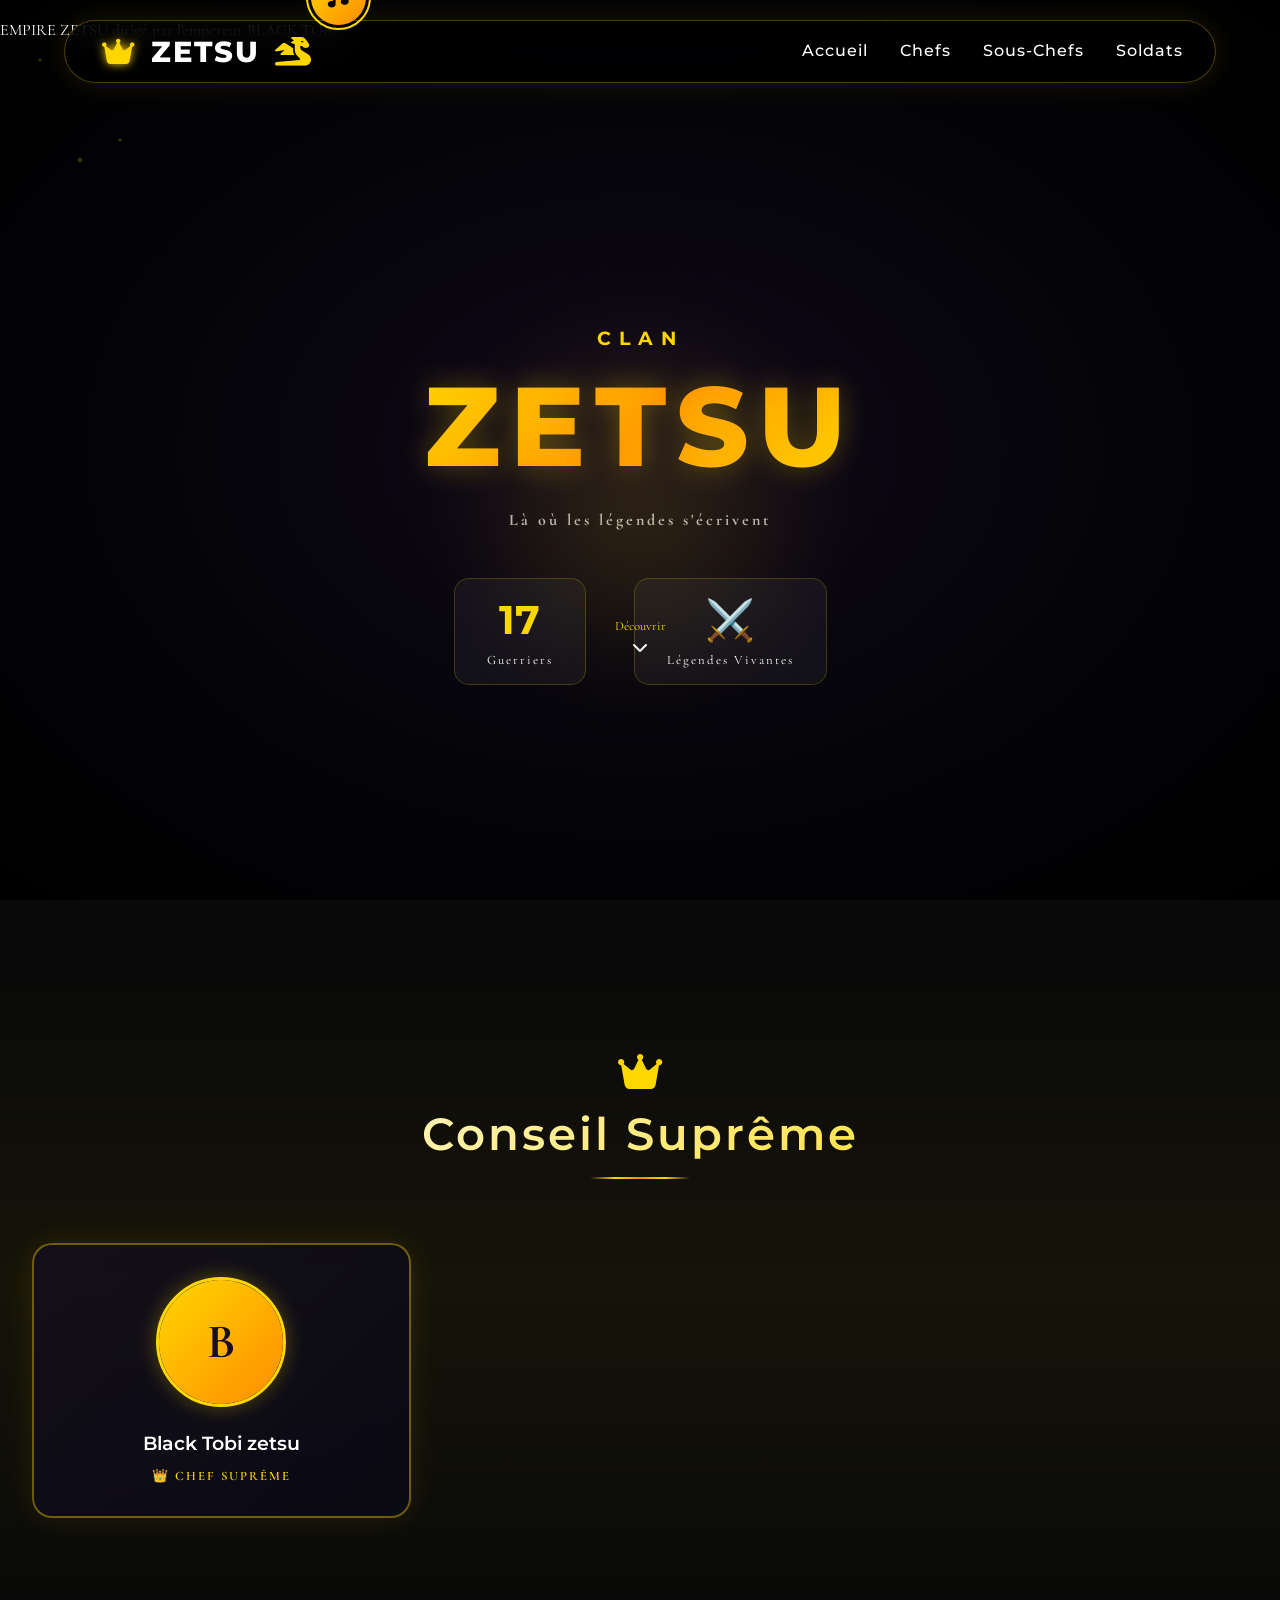
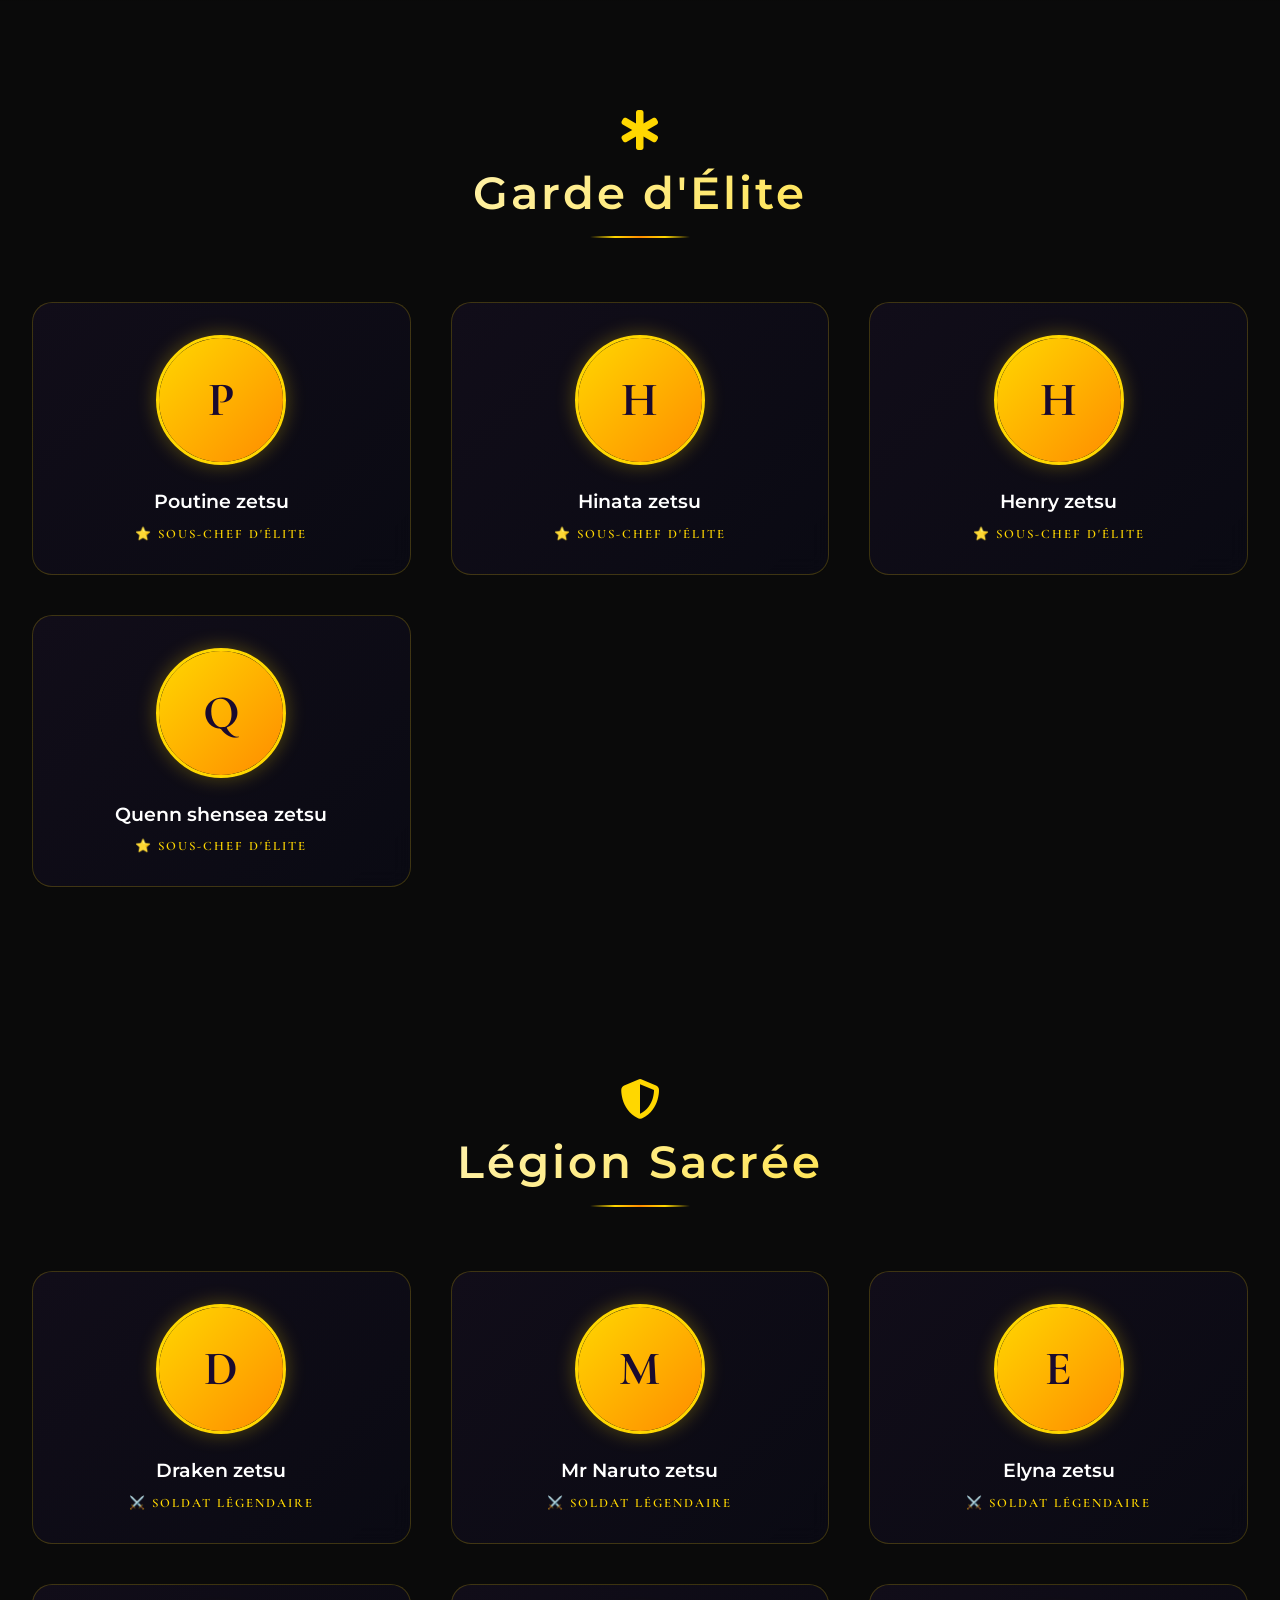
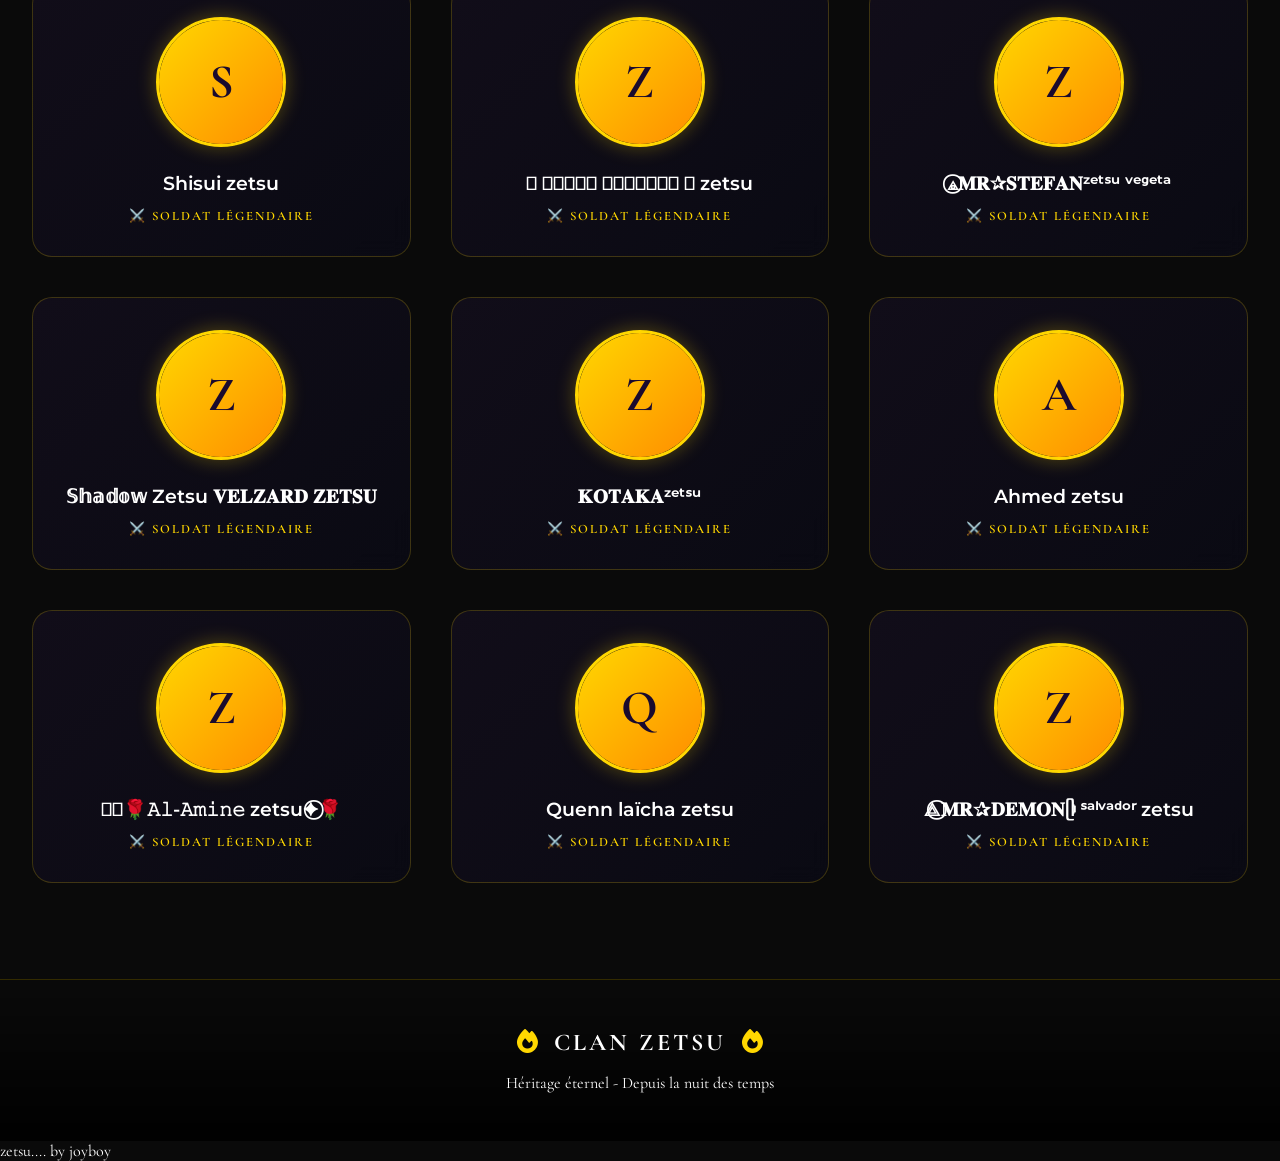
==== index.html @ 8c6cc957 "Update index.html" ====
EMPIRE ZETSU dirigé par l'empereur BLACK TOBI 
<!DOCTYPE html>
<html lang="fr">
<head>
    <meta charset="UTF-8">
    <meta name="viewport" content="width=device-width, initial-scale=1.0, user-scalable=yes">
    <title>Clan ZETSU - Légendes Éternelles</title>
    <link rel="stylesheet" href="style.css">
    <link href="https://fonts.googleapis.com/css2?family=Cinema&family=Cormorant+Garamond:wght@300;400;600;700&family=Montserrat:wght@300;400;600;800&display=swap" rel="stylesheet">
    <link rel="stylesheet" href="https://cdnjs.cloudflare.com/ajax/libs/font-awesome/6.4.0/css/all.min.css">
</head>
<body>
    <!-- Fond animé -->
    <div class="animated-bg">
        <div class="gradient-bg"></div>
        <div class="particles"></div>
    </div>

    <!-- Audio avec les deux formats -->
    <audio id="bgAudio" loop>
        <source src="song.mp3 2.m4a" type="audio/mpeg">
        <source src="song.mp3.m4a" type="audio/mp4">
    </audio>

    <!-- Contrôle audio -->
    <button id="audioBtn" class="audio-btn">
        <i class="fas fa-music"></i>
        <span class="pulse-ring"></span>
    </button>

    <!-- Navigation -->
    <nav class="luxury-nav">
        <div class="logo">
            <i class="fas fa-crown"></i>
            <span>ZETSU</span>
            <i class="fas fa-dragon"></i>
        </div>
        <ul class="nav-links">
            <li><a href="#accueil">Accueil</a></li>
            <li><a href="#chefs">Chefs</a></li>
            <li><a href="#souschefs">Sous-Chefs</a></li>
            <li><a href="#soldats">Soldats</a></li>
        </ul>
        <div class="hamburger">
            <span></span>
            <span></span>
            <span></span>
        </div>
    </nav>

    <!-- Hero Section -->
    <section id="accueil" class="hero">
        <div class="hero-content">
            <div class="hero-glow"></div>
            <h1 class="luxury-title">
                <span class="title-line">CLAN</span>
                <span class="title-main">ZETSU</span>
                <span class="title-sub">Là où les légendes s'écrivent</span>
            </h1>
            <div class="hero-stats">
                <div class="stat-card">
                    <div class="stat-number" id="totalMembers">0</div>
                    <div class="stat-label">Guerriers</div>
                </div>
                <div class="stat-card">
                    <div class="stat-number">⚔️</div>
                    <div class="stat-label">Légendes Vivantes</div>
                </div>
            </div>
            <div class="scroll-indicator">
                <span>Découvrir</span>
                <i class="fas fa-chevron-down"></i>
            </div>
        </div>
    </section>

    <!-- Chefs Section - Style spécial -->
    <section id="chefs" class="members-section elite-section">
        <div class="section-header">
            <i class="fas fa-crown"></i>
            <h2>Conseil Suprême</h2>
            <div class="section-divider"></div>
        </div>
        <div id="chefsContainer" class="members-grid elite-grid"></div>
    </section>

    <!-- Sous-Chefs Section -->
    <section id="souschefs" class="members-section">
        <div class="section-header">
            <i class="fas fa-star-of-life"></i>
            <h2>Garde d'Élite</h2>
            <div class="section-divider"></div>
        </div>
        <div id="sousChefsContainer" class="members-grid"></div>
    </section>

    <!-- Soldats Section -->
    <section id="soldats" class="members-section">
        <div class="section-header">
            <i class="fas fa-shield-alt"></i>
            <h2>Légion Sacrée</h2>
            <div class="section-divider"></div>
        </div>
        <div id="soldatsContainer" class="members-grid"></div>
    </section>

    <!-- Footer -->
    <footer class="luxury-footer">
        <div class="footer-content">
            <div class="footer-logo">
                <i class="fas fa-fire"></i>
                <span>CLAN ZETSU</span>
                <i class="fas fa-fire"></i>
            </div>
            <p>Héritage éternel - Depuis la nuit des temps</p>
        </div>
    </footer>

    <script src="script.js"></script>
</body>
</html>

zetsu.... by joyboy
---- style.css ----
* {
    margin: 0;
    padding: 0;
    box-sizing: border-box;
}

body {
    font-family: 'Cormorant Garamond', serif;
    background: #0a0a0a;
    color: #fff;
    overflow-x: hidden;
}

/* ========== FOND ANIMÉ LUXUEUX ========== */
.animated-bg {
    position: fixed;
    top: 0;
    left: 0;
    width: 100%;
    height: 100%;
    z-index: -2;
    overflow: hidden;
}

.gradient-bg {
    position: absolute;
    width: 100%;
    height: 100%;
    background: radial-gradient(ellipse at 50% 50%, 
                rgba(20, 10, 30, 0.9) 0%,
                rgba(5, 5, 10, 0.95) 50%,
                #000000 100%);
}

.particles {
    position: absolute;
    width: 100%;
    height: 100%;
    background-image: 
        radial-gradient(2px 2px at 20% 30%, #ffd700, rgba(0,0,0,0)),
        radial-gradient(2px 2px at 60% 70%, #ffd700, rgba(0,0,0,0)),
        radial-gradient(1px 1px at 80% 20%, #fff, rgba(0,0,0,0)),
        radial-gradient(3px 3px at 40% 80%, #ffd700, rgba(0,0,0,0));
    background-size: 200px 200px;
    background-repeat: no-repeat;
    opacity: 0.4;
    animation: particlesMove 20s linear infinite;
}

@keyframes particlesMove {
    0% { transform: translate(0, 0); }
    100% { transform: translate(100px, 100px); }
}

/* ========== NAVIGATION LUXUEUSE ========== */
.luxury-nav {
    position: fixed;
    top: 20px;
    left: 50%;
    transform: translateX(-50%);
    width: 90%;
    max-width: 1200px;
    background: rgba(0, 0, 0, 0.7);
    backdrop-filter: blur(15px);
    border-radius: 50px;
    padding: 0.8rem 2rem;
    display: flex;
    justify-content: space-between;
    align-items: center;
    z-index: 100;
    border: 1px solid rgba(255, 215, 0, 0.3);
    box-shadow: 0 0 30px rgba(255, 215, 0, 0.1);
}

.logo {
    font-size: 1.8rem;
    font-weight: 800;
    font-family: 'Montserrat', sans-serif;
    letter-spacing: 2px;
}

.logo i {
    color: #ffd700;
    margin: 0 5px;
}

.logo i:first-child {
    color: #ffd700;
    text-shadow: 0 0 10px #ffd700;
}

.nav-links {
    display: flex;
    list-style: none;
    gap: 2rem;
}

.nav-links a {
    color: #fff;
    text-decoration: none;
    font-weight: 500;
    font-family: 'Montserrat', sans-serif;
    transition: 0.3s;
    position: relative;
    letter-spacing: 1px;
}

.nav-links a:hover {
    color: #ffd700;
}

.nav-links a::before {
    content: '';
    position: absolute;
    bottom: -5px;
    left: 0;
    width: 0;
    height: 2px;
    background: linear-gradient(90deg, #ffd700, #ff8c00);
    transition: 0.3s;
}

.nav-links a:hover::before {
    width: 100%;
}

.hamburger {
    display: none;
    flex-direction: column;
    cursor: pointer;
}

.hamburger span {
    width: 25px;
    height: 2px;
    background: #ffd700;
    margin: 3px 0;
    transition: 0.3s;
}

/* ========== HERO SECTION ========== */
.hero {
    height: 100vh;
    display: flex;
    align-items: center;
    justify-content: center;
    text-align: center;
    position: relative;
    overflow: hidden;
}

.hero-content {
    position: relative;
    z-index: 2;
}

.hero-glow {
    position: absolute;
    top: 50%;
    left: 50%;
    transform: translate(-50%, -50%);
    width: 400px;
    height: 400px;
    background: radial-gradient(circle, rgba(255,215,0,0.15) 0%, rgba(255,215,0,0) 70%);
    border-radius: 50%;
    filter: blur(40px);
    animation: glowPulse 3s ease-in-out infinite;
}

@keyframes glowPulse {
    0%, 100% { opacity: 0.5; transform: translate(-50%, -50%) scale(1); }
    50% { opacity: 1; transform: translate(-50%, -50%) scale(1.2); }
}

.luxury-title {
    margin-bottom: 2rem;
}

.title-line {
    display: block;
    font-size: 1.2rem;
    letter-spacing: 8px;
    color: #ffd700;
    font-family: 'Montserrat', sans-serif;
    margin-bottom: 0.5rem;
}

.title-main {
    display: block;
    font-size: 7rem;
    font-weight: 800;
    font-family: 'Montserrat', sans-serif;
    background: linear-gradient(135deg, #ffd700 0%, #ff8c00 50%, #ffd700 100%);
    -webkit-background-clip: text;
    background-clip: text;
    color: transparent;
    text-shadow: 0 0 30px rgba(255,215,0,0.3);
    letter-spacing: 10px;
    animation: titleGlow 3s ease-in-out infinite;
}

@keyframes titleGlow {
    0%, 100% { text-shadow: 0 0 20px rgba(255,215,0,0.3); }
    50% { text-shadow: 0 0 50px rgba(255,215,0,0.6); }
}

.title-sub {
    display: block;
    font-size: 1rem;
    letter-spacing: 3px;
    color: rgba(255,255,255,0.7);
    margin-top: 1rem;
}

.hero-stats {
    display: flex;
    justify-content: center;
    gap: 3rem;
    margin-top: 3rem;
}

.stat-card {
    text-align: center;
    padding: 1rem 2rem;
    background: rgba(255,255,255,0.05);
    backdrop-filter: blur(10px);
    border-radius: 15px;
    border: 1px solid rgba(255,215,0,0.2);
}

.stat-number {
    font-size: 2.5rem;
    font-weight: bold;
    color: #ffd700;
    font-family: 'Montserrat', sans-serif;
}

.stat-label {
    font-size: 0.8rem;
    letter-spacing: 2px;
    margin-top: 0.5rem;
}

.scroll-indicator {
    position: absolute;
    bottom: 30px;
    left: 50%;
    transform: translateX(-50%);
    text-align: center;
    cursor: pointer;
    animation: bounce 2s infinite;
}

.scroll-indicator span {
    display: block;
    font-size: 0.8rem;
    margin-bottom: 5px;
    color: #ffd700;
}

@keyframes bounce {
    0%, 100% { transform: translateX(-50%) translateY(0); }
    50% { transform: translateX(-50%) translateY(10px); }
}

/* ========== SECTIONS MEMBRES ========== */
.members-section {
    padding: 6rem 2rem;
    position: relative;
}

.elite-section {
    background: linear-gradient(180deg, rgba(0,0,0,0) 0%, rgba(255,215,0,0.05) 50%, rgba(0,0,0,0) 100%);
}

.section-header {
    text-align: center;
    margin-bottom: 4rem;
}

.section-header i {
    font-size: 2.5rem;
    color: #ffd700;
    margin-bottom: 1rem;
    display: inline-block;
    animation: iconFloat 3s ease-in-out infinite;
}

@keyframes iconFloat {
    0%, 100% { transform: translateY(0); }
    50% { transform: translateY(-10px); }
}

.section-header h2 {
    font-size: 2.8rem;
    font-family: 'Montserrat', sans-serif;
    font-weight: 600;
    letter-spacing: 3px;
    background: linear-gradient(135deg, #fff 0%, #ffd700 100%);
    -webkit-background-clip: text;
    background-clip: text;
    color: transparent;
}

.section-divider {
    width: 100px;
    height: 2px;
    background: linear-gradient(90deg, transparent, #ffd700, #ff8c00, #ffd700, transparent);
    margin: 1rem auto 0;
}

/* Grille des membres */
.members-grid {
    display: grid;
    grid-template-columns: repeat(auto-fill, minmax(300px, 1fr));
    gap: 2.5rem;
    max-width: 1400px;
    margin: 0 auto;
}

.elite-grid .member-card {
    border: 2px solid rgba(255,215,0,0.4);
    box-shadow: 0 0 30px rgba(255,215,0,0.1);
}

/* Cartes membres */
.member-card {
    background: linear-gradient(135deg, rgba(20,15,30,0.8) 0%, rgba(10,10,20,0.9) 100%);
    backdrop-filter: blur(10px);
    border-radius: 20px;
    padding: 2rem 1.5rem;
    text-align: center;
    transition: all 0.4s cubic-bezier(0.175, 0.885, 0.32, 1.275);
    border: 1px solid rgba(255,215,0,0.2);
    position: relative;
    overflow: hidden;
}

.member-card::before {
    content: '';
    position: absolute;
    top: 0;
    left: -100%;
    width: 100%;
    height: 100%;
    background: linear-gradient(90deg, transparent, rgba(255,215,0,0.1), transparent);
    transition: 0.6s;
}

.member-card:hover::before {
    left: 100%;
}

.member-card:hover {
    transform: translateY(-10px) scale(1.02);
    border-color: #ffd700;
    box-shadow: 0 20px 40px rgba(255,215,0,0.2);
}

.member-avatar {
    width: 130px;
    height: 130px;
    margin: 0 auto 1.5rem;
    border-radius: 50%;
    overflow: hidden;
    border: 3px solid #ffd700;
    transition: 0.3s;
    box-shadow: 0 0 20px rgba(255,215,0,0.3);
}

.member-card:hover .member-avatar {
    transform: scale(1.05);
    box-shadow: 0 0 30px rgba(255,215,0,0.5);
}

.member-avatar img {
    width: 100%;
    height: 100%;
    object-fit: cover;
}

.default-avatar {
    width: 100%;
    height: 100%;
    background: linear-gradient(135deg, #ffd700 0%, #ff8c00 100%);
    display: flex;
    align-items: center;
    justify-content: center;
    font-size: 3rem;
    font-weight: bold;
    color: #1a0a2e;
}

.member-name {
    font-size: 1.2rem;
    font-weight: 600;
    margin: 0.8rem 0;
    word-break: break-word;
    font-family: 'Montserrat', sans-serif;
    color: #fff;
}

.member-rank {
    color: #ffd700;
    font-size: 0.8rem;
    text-transform: uppercase;
    letter-spacing: 2px;
    font-weight: 600;
}

/* ========== BOUTON AUDIO ========== */
.audio-btn {
    position: fixed;
    bottom: 30px;
    right: 30px;
    z-index: 1000;
    background: linear-gradient(135deg, #ffd700, #ff8c00);
    border: none;
    border-radius: 50%;
    width: 55px;
    height: 55px;
    cursor: pointer;
    color: #000;
    font-size: 1.3rem;
    transition: all 0.3s;
    position: relative;
}

.audio-btn:hover {
    transform: scale(1.1);
    box-shadow: 0 0 20px rgba(255,215,0,0.5);
}

.pulse-ring {
    position: absolute;
    top: -5px;
    left: -5px;
    right: -5px;
    bottom: -5px;
    border-radius: 50%;
    border: 2px solid #ffd700;
    animation: pulseRing 2s infinite;
}

@keyframes pulseRing {
    0% { transform: scale(1); opacity: 0.8; }
    100% { transform: scale(1.3); opacity: 0; }
}

/* ========== BOUTON ADMIN ========== */
.admin-panel-btn {
    position: fixed;
    bottom: 30px;
    left: 30px;
    z-index: 1000;
    background: rgba(0,0,0,0.8);
    backdrop-filter: blur(10px);
    border: 1px solid #ffd700;
    border-radius: 50%;
    width: 50px;
    height: 50px;
    cursor: pointer;
    color: #ffd700;
    font-size: 1.2rem;
    transition: all 0.3s;
    display: none;
}

.admin-panel-btn.visible {
    display: block;
}

.admin-panel-btn:hover {
    transform: scale(1.1);
    background: #ffd700;
    color: #000;
}

/* ========== FOOTER ========== */
.luxury-footer {
    background: linear-gradient(180deg, rgba(0,0,0,0) 0%, rgba(0,0,0,0.9) 100%);
    padding: 3rem;
    text-align: center;
    border-top: 1px solid rgba(255,215,0,0.2);
}

.footer-content {
    max-width: 600px;
    margin: 0 auto;
}

.footer-logo {
    font-size: 1.5rem;
    margin-bottom: 1rem;
}

.footer-logo i {
    color: #ffd700;
    margin: 0 10px;
}

.footer-logo span {
    font-weight: 800;
    letter-spacing: 3px;
}

/* ========== RESPONSIVE ========== */
@media (max-width: 768px) {
    .luxury-nav {
        width: 95%;
        padding: 0.8rem 1.5rem;
    }
    
    .nav-links {
        display: none;
        position: absolute;
        top: 70px;
        left: 0;
        width: 100%;
        background: rgba(0,0,0,0.95);
        flex-direction: column;
        text-align: center;
        padding: 1rem;
        border-radius: 20px;
        gap: 1rem;
    }
    
    .nav-links.active {
        display: flex;
    }
    
    .hamburger {
        display: flex;
    }
    
    .title-main {
        font-size: 3rem;
        letter-spacing: 5px;
    }
    
    .members-grid {
        grid-template-columns: 1fr;
        padding: 0 1rem;
    }
    
    .section-header h2 {
        font-size: 1.8rem;
    }
    
    .hero-stats {
        flex-direction: column;
        align-items: center;
        gap: 1rem;
    }
    
    .stat-card {
        width: 200px;
    }
}

/* Animations d'entrée */
@keyframes fadeInUp {
    from {
        opacity: 0;
        transform: translateY(50px);
    }
    to {
        opacity: 1;
        transform: translateY(0);
    }
}

.member-card {
    animation: fadeInUp 0.6s ease-out forwards;
    opacity: 0;
}

.member-card:nth-child(1) { animation-delay: 0.1s; }
.member-card:nth-child(2) { animation-delay: 0.2s; }
.member-card:nth-child(3) { animation-delay: 0.3s; }
.member-card:nth-child(4) { animation-delay: 0.4s; }
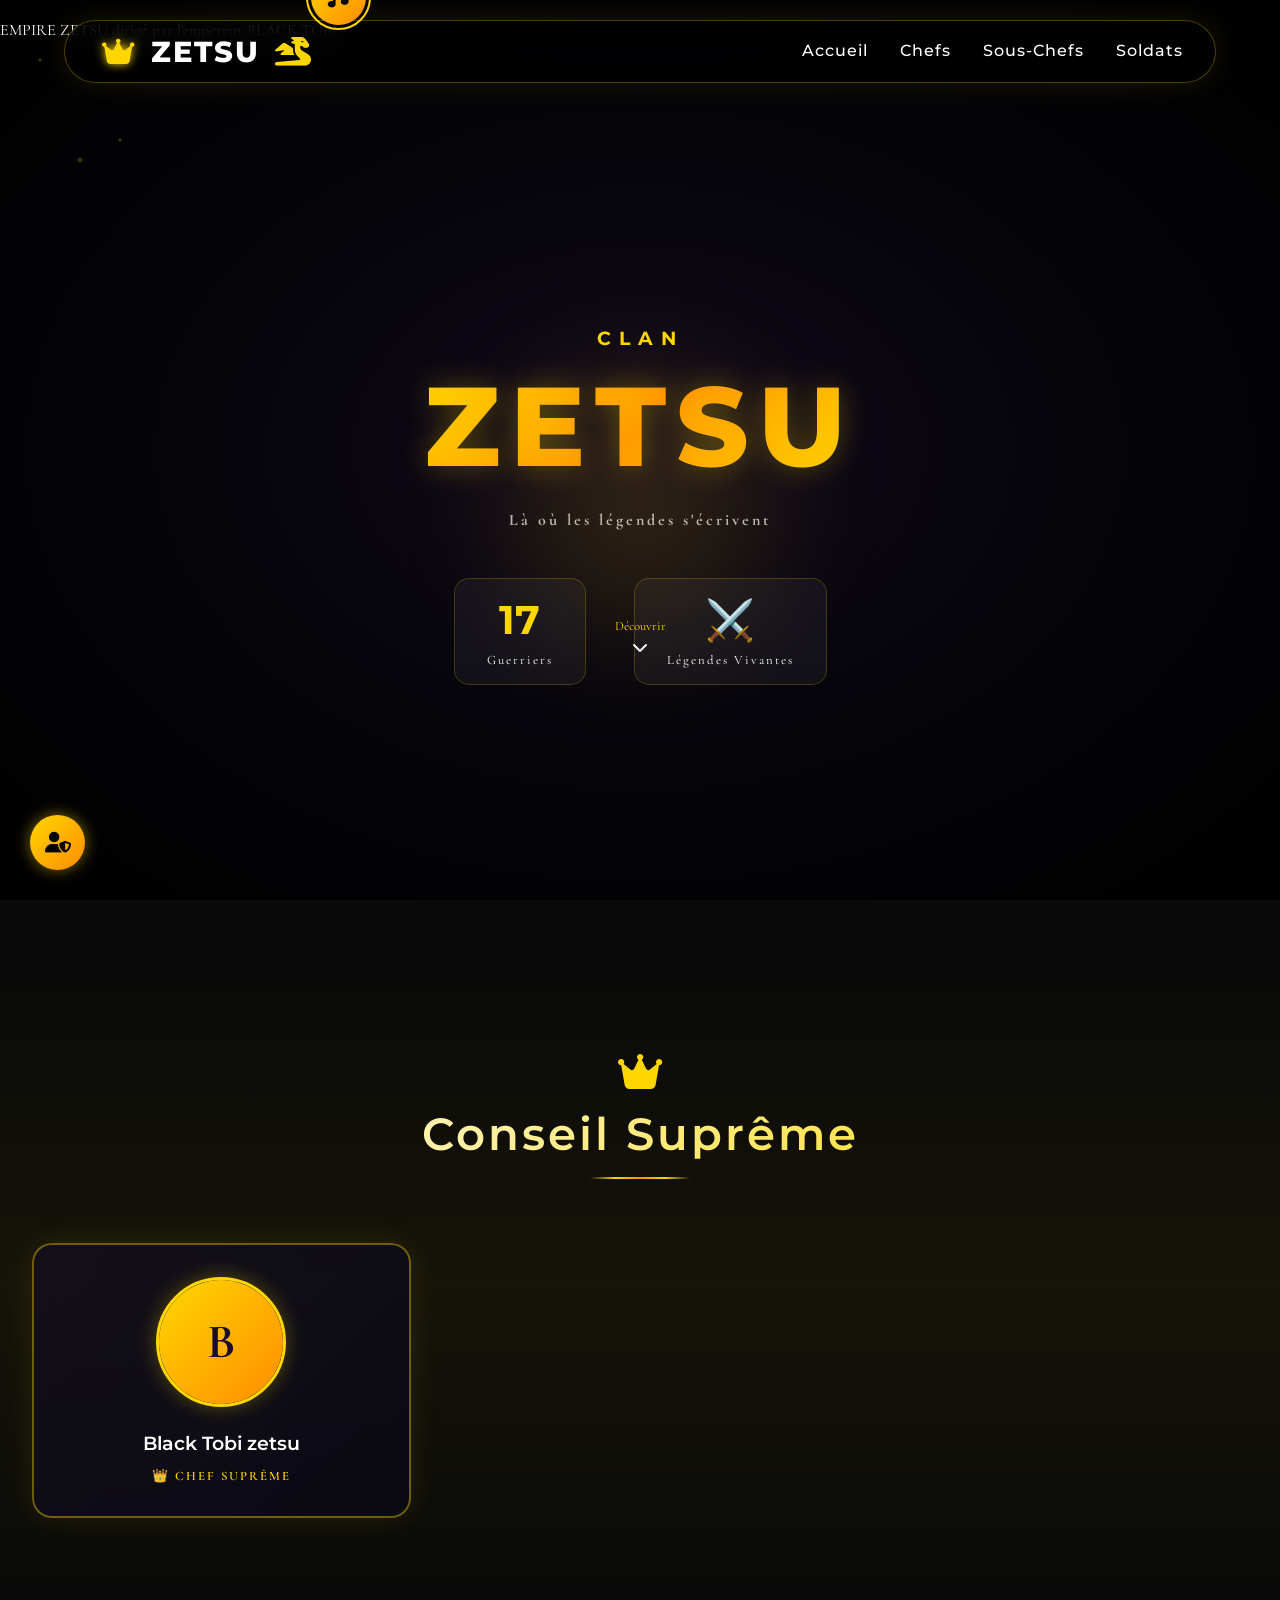
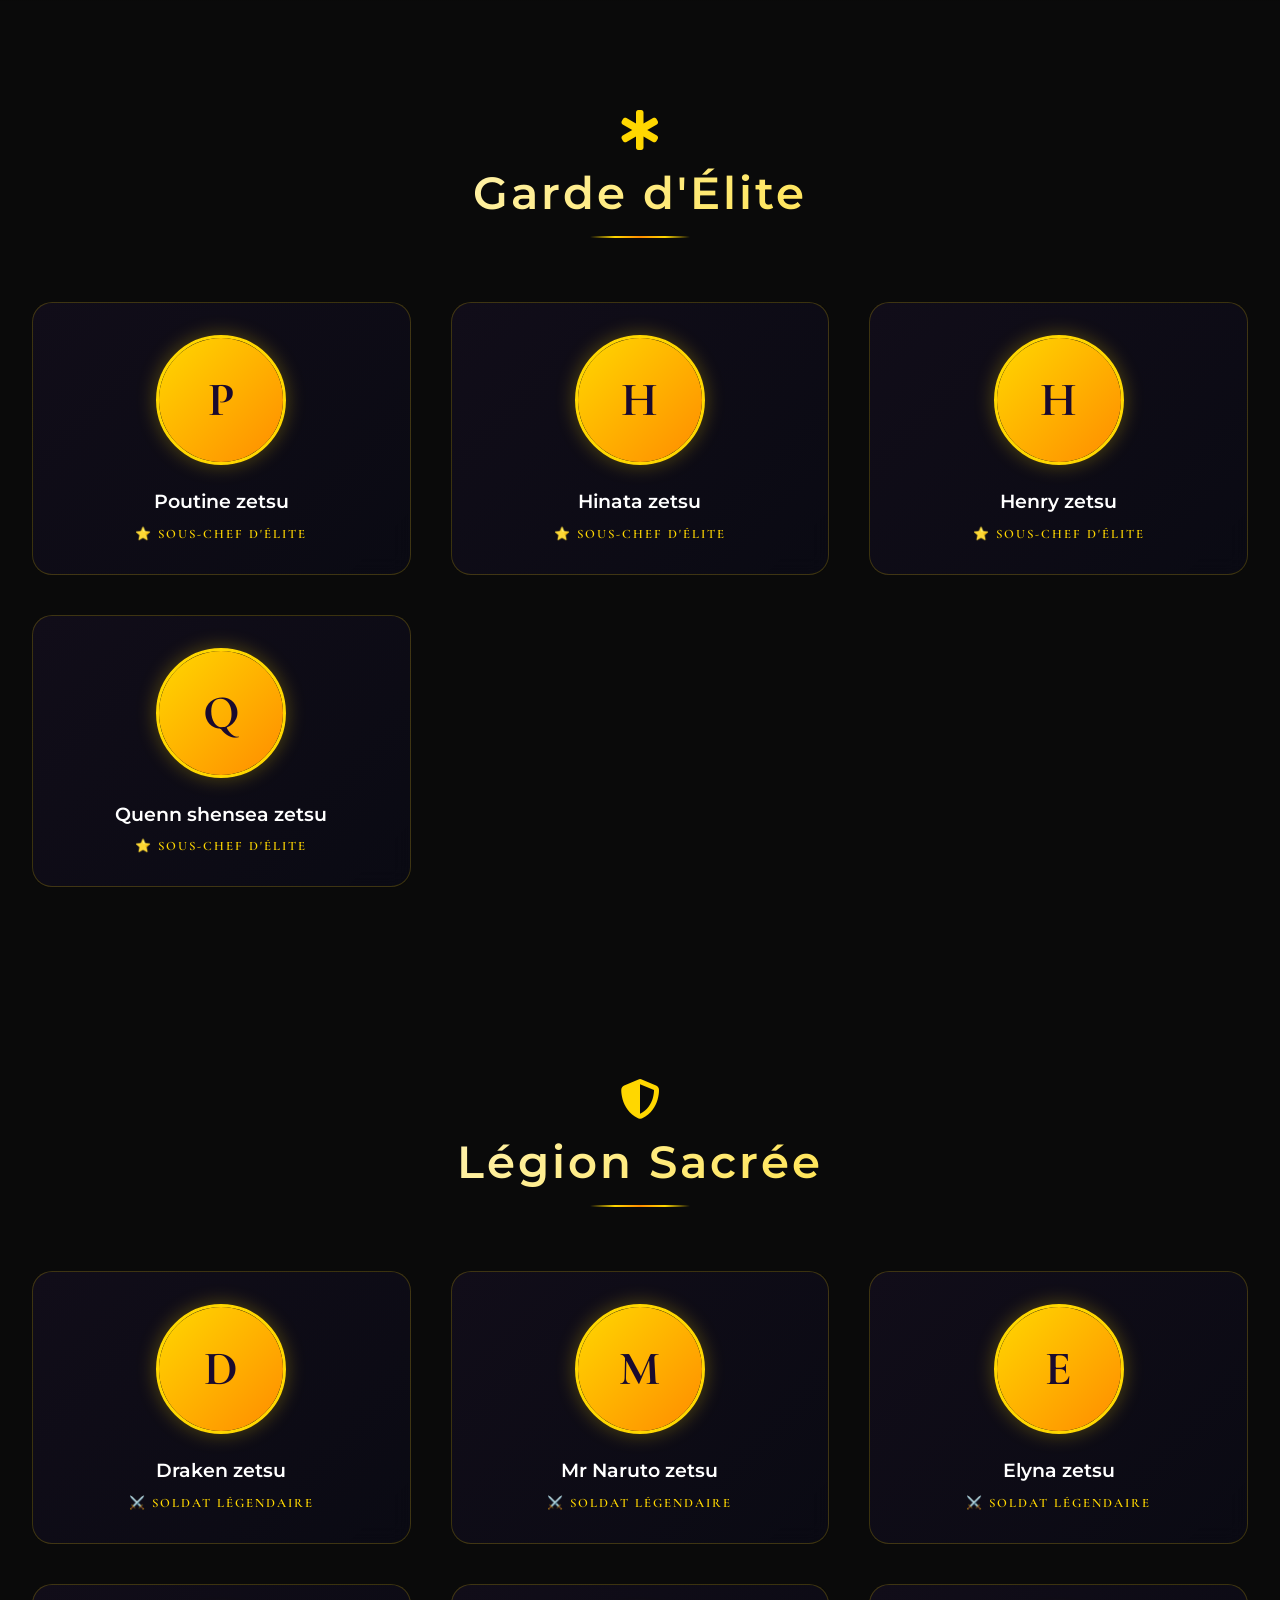
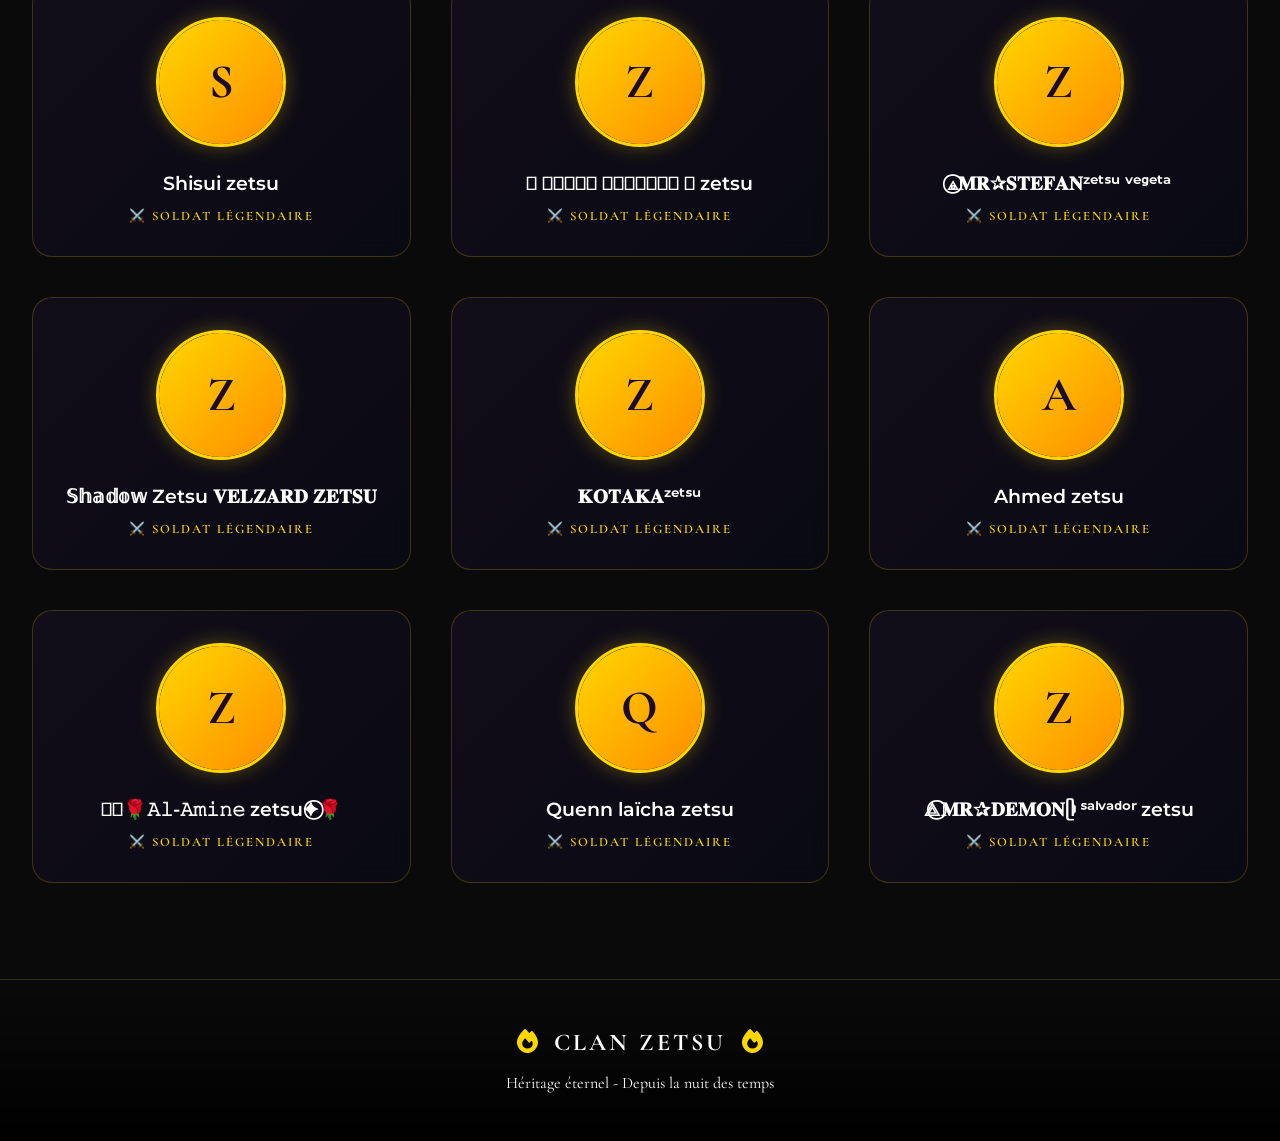
==== commit 7739937d: "Update index.html" ====
--- a/index.html
+++ b/index.html
@@ -6,7 +6,7 @@
     <meta name="viewport" content="width=device-width, initial-scale=1.0, user-scalable=yes">
     <title>Clan ZETSU - Légendes Éternelles</title>
     <link rel="stylesheet" href="style.css">
-    <link href="https://fonts.googleapis.com/css2?family=Cinema&family=Cormorant+Garamond:wght@300;400;600;700&family=Montserrat:wght@300;400;600;800&display=swap" rel="stylesheet">
+    <link href="https://fonts.googleapis.com/css2?family=Cormorant+Garamond:wght@300;400;600;700&family=Montserrat:wght@300;400;600;800&display=swap" rel="stylesheet">
     <link rel="stylesheet" href="https://cdnjs.cloudflare.com/ajax/libs/font-awesome/6.4.0/css/all.min.css">
 </head>
 <body>
@@ -16,10 +16,10 @@
         <div class="particles"></div>
     </div>
 
-    <!-- Audio avec les deux formats -->
+    <!-- Audio -->
     <audio id="bgAudio" loop>
-        <source src="song.mp3 2.m4a" type="audio/mpeg">
-        <source src="song.mp3.m4a" type="audio/mp4">
+        <source src="song.mp3 2.mp4a" type="audio/mpeg">
+        <source src="song.mp3.mp4a" type="audio/mp4">
     </audio>
 
     <!-- Contrôle audio -->
@@ -74,7 +74,7 @@
         </div>
     </section>
 
-    <!-- Chefs Section - Style spécial -->
+    <!-- Chefs Section -->
     <section id="chefs" class="members-section elite-section">
         <div class="section-header">
             <i class="fas fa-crown"></i>
@@ -119,5 +119,3 @@
     <script src="script.js"></script>
 </body>
 </html>
-
-zetsu.... by joyboy
--- a/style.css
+++ b/style.css
@@ -11,7 +11,7 @@
     overflow-x: hidden;
 }
 
-/* ========== FOND ANIMÉ LUXUEUX ========== */
+/* ========== FOND ANIMÉ ========== */
 .animated-bg {
     position: fixed;
     top: 0;
@@ -52,7 +52,7 @@
     100% { transform: translate(100px, 100px); }
 }
 
-/* ========== NAVIGATION LUXUEUSE ========== */
+/* ========== NAVIGATION ========== */
 .luxury-nav {
     position: fixed;
     top: 20px;
@@ -138,7 +138,7 @@
     transition: 0.3s;
 }
 
-/* ========== HERO SECTION ========== */
+/* ========== HERO ========== */
 .hero {
     height: 100vh;
     display: flex;
@@ -263,7 +263,7 @@
     50% { transform: translateX(-50%) translateY(10px); }
 }
 
-/* ========== SECTIONS MEMBRES ========== */
+/* ========== SECTIONS ========== */
 .members-section {
     padding: 6rem 2rem;
     position: relative;
@@ -309,7 +309,7 @@
     margin: 1rem auto 0;
 }
 
-/* Grille des membres */
+/* Grille */
 .members-grid {
     display: grid;
     grid-template-columns: repeat(auto-fill, minmax(300px, 1fr));
@@ -408,7 +408,7 @@
     font-weight: 600;
 }
 
-/* ========== BOUTON AUDIO ========== */
+/* Bouton audio */
 .audio-btn {
     position: fixed;
     bottom: 30px;
@@ -447,36 +447,32 @@
     100% { transform: scale(1.3); opacity: 0; }
 }
 
-/* ========== BOUTON ADMIN ========== */
+/* Bouton admin */
 .admin-panel-btn {
     position: fixed;
     bottom: 30px;
     left: 30px;
     z-index: 1000;
-    background: rgba(0,0,0,0.8);
-    backdrop-filter: blur(10px);
-    border: 1px solid #ffd700;
+    background: linear-gradient(135deg, #ffd700, #ff8c00);
+    border: none;
     border-radius: 50%;
-    width: 50px;
-    height: 50px;
+    width: 55px;
+    height: 55px;
     cursor: pointer;
-    color: #ffd700;
-    font-size: 1.2rem;
+    color: #000;
+    font-size: 1.3rem;
     transition: all 0.3s;
-    display: none;
-}
-
-.admin-panel-btn.visible {
-    display: block;
+    display: flex;
+    align-items: center;
+    justify-content: center;
+    box-shadow: 0 0 15px rgba(255,215,0,0.5);
 }
 
 .admin-panel-btn:hover {
     transform: scale(1.1);
-    background: #ffd700;
-    color: #000;
-}
-
-/* ========== FOOTER ========== */
+}
+
+/* Footer */
 .luxury-footer {
     background: linear-gradient(180deg, rgba(0,0,0,0) 0%, rgba(0,0,0,0.9) 100%);
     padding: 3rem;
@@ -504,7 +500,7 @@
     letter-spacing: 3px;
 }
 
-/* ========== RESPONSIVE ========== */
+/* Responsive */
 @media (max-width: 768px) {
     .luxury-nav {
         width: 95%;
@@ -558,7 +554,7 @@
     }
 }
 
-/* Animations d'entrée */
+/* Animations */
 @keyframes fadeInUp {
     from {
         opacity: 0;
@@ -579,3 +575,5 @@
 .member-card:nth-child(2) { animation-delay: 0.2s; }
 .member-card:nth-child(3) { animation-delay: 0.3s; }
 .member-card:nth-child(4) { animation-delay: 0.4s; }
+.member-card:nth-child(5) { animation-delay: 0.5s; }
+.member-card:nth-child(6) { animation-delay: 0.6s; }
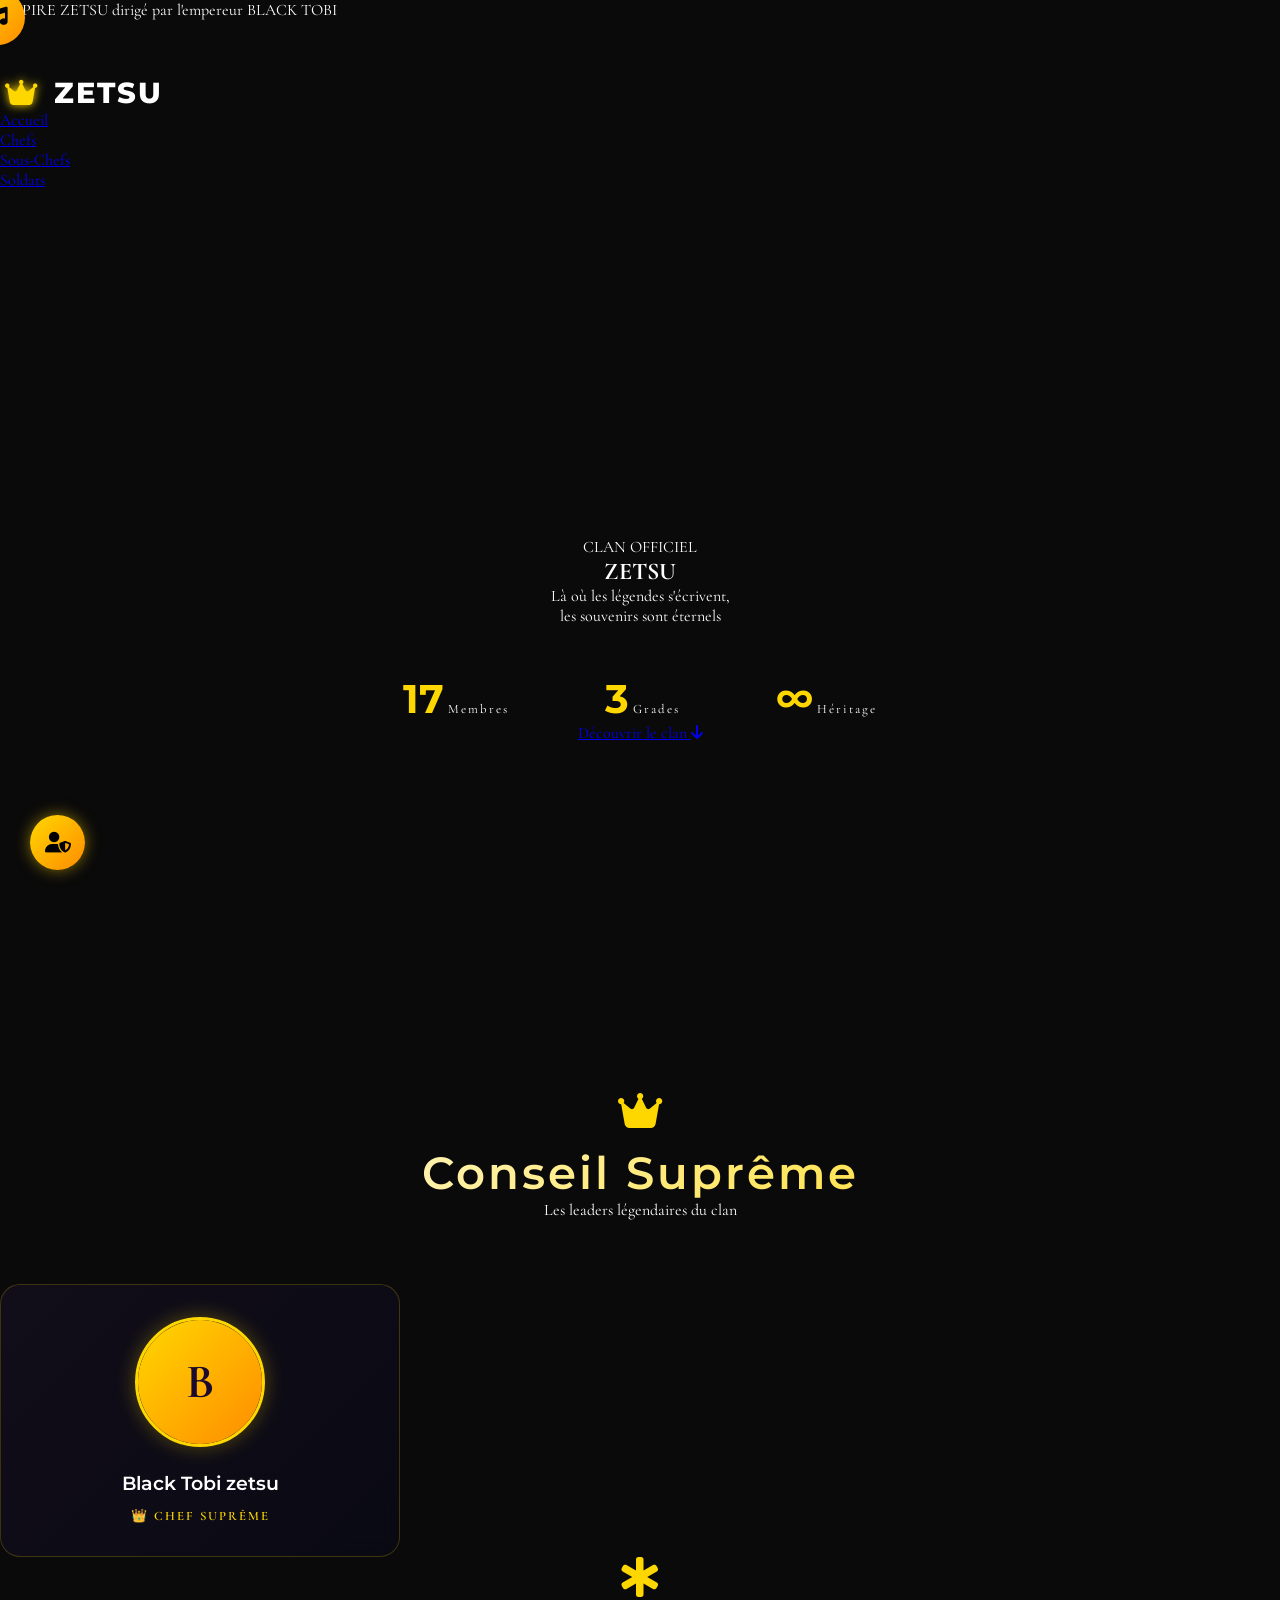
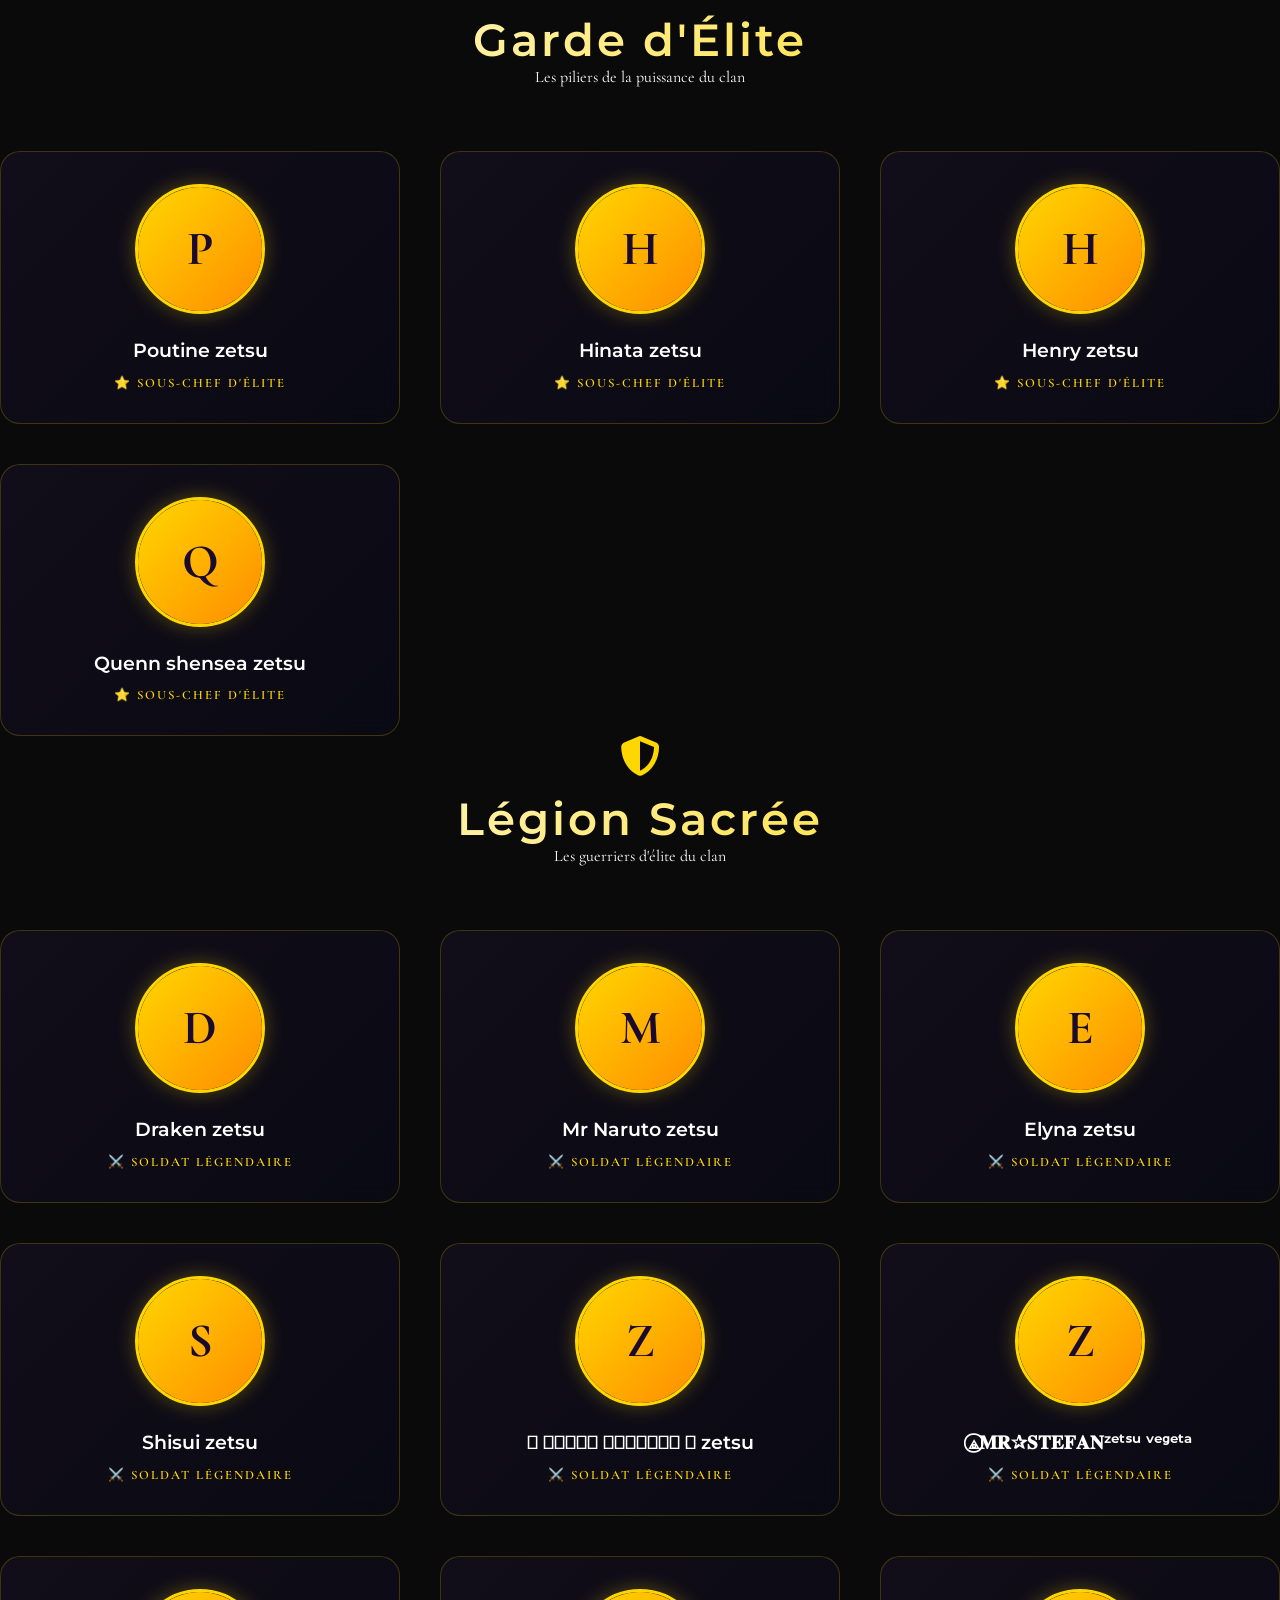
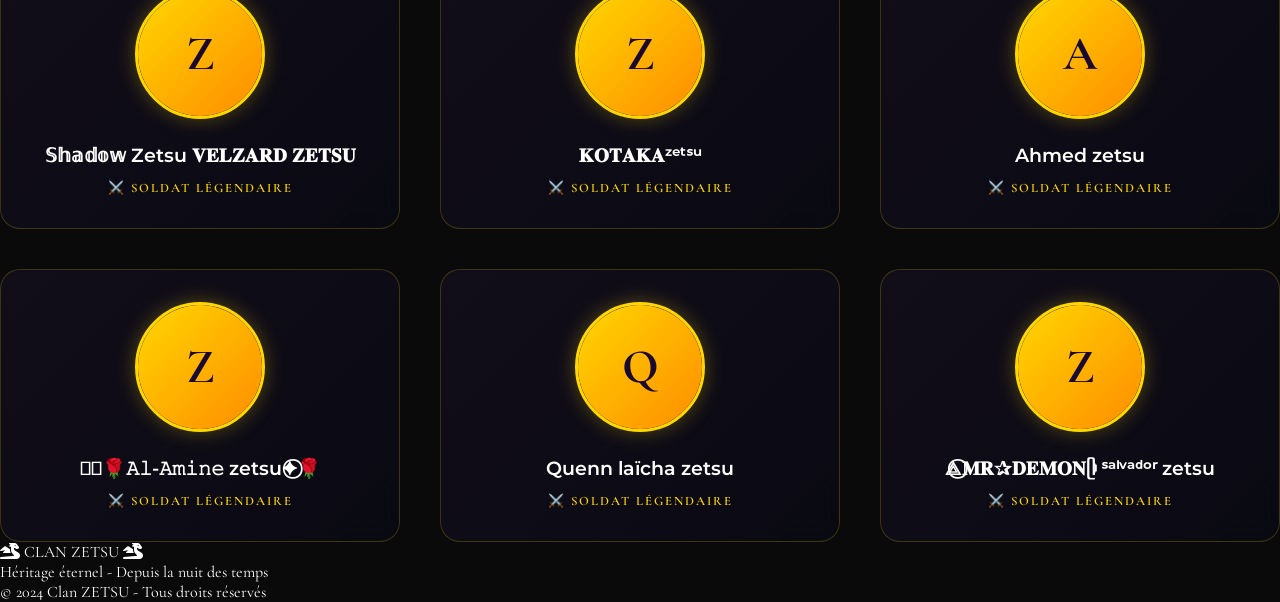
==== commit 454c0566: "Update index.html" ====
--- a/index.html
+++ b/index.html
@@ -10,109 +10,128 @@
     <link rel="stylesheet" href="https://cdnjs.cloudflare.com/ajax/libs/font-awesome/6.4.0/css/all.min.css">
 </head>
 <body>
-    <!-- Fond animé -->
-    <div class="animated-bg">
-        <div class="gradient-bg"></div>
-        <div class="particles"></div>
-    </div>
+    <!-- Fond fixe -->
+    <div class="fixed-bg"></div>
 
     <!-- Audio -->
     <audio id="bgAudio" loop>
-        <source src="song.mp3 2.mp4a" type="audio/mpeg">
-        <source src="song.mp3.mp4a" type="audio/mp4">
+        <source src="song.mp3" type="audio/mpeg">
+        <source src="song.m4a" type="audio/mp4">
     </audio>
 
     <!-- Contrôle audio -->
     <button id="audioBtn" class="audio-btn">
         <i class="fas fa-music"></i>
-        <span class="pulse-ring"></span>
     </button>
 
     <!-- Navigation -->
-    <nav class="luxury-nav">
-        <div class="logo">
-            <i class="fas fa-crown"></i>
-            <span>ZETSU</span>
-            <i class="fas fa-dragon"></i>
-        </div>
-        <ul class="nav-links">
-            <li><a href="#accueil">Accueil</a></li>
-            <li><a href="#chefs">Chefs</a></li>
-            <li><a href="#souschefs">Sous-Chefs</a></li>
-            <li><a href="#soldats">Soldats</a></li>
-        </ul>
-        <div class="hamburger">
-            <span></span>
-            <span></span>
-            <span></span>
+    <nav class="nav-bar">
+        <div class="nav-container">
+            <div class="logo">
+                <i class="fas fa-crown"></i>
+                <span>ZETSU</span>
+            </div>
+            <ul class="nav-menu">
+                <li><a href="#accueil" class="nav-link active">Accueil</a></li>
+                <li><a href="#chefs" class="nav-link">Chefs</a></li>
+                <li><a href="#souschefs" class="nav-link">Sous-Chefs</a></li>
+                <li><a href="#soldats" class="nav-link">Soldats</a></li>
+            </ul>
+            <div class="nav-toggle">
+                <span></span>
+                <span></span>
+                <span></span>
+            </div>
         </div>
     </nav>
 
-    <!-- Hero Section -->
+    <!-- Section Accueil -->
     <section id="accueil" class="hero">
+        <div class="hero-overlay"></div>
         <div class="hero-content">
-            <div class="hero-glow"></div>
-            <h1 class="luxury-title">
-                <span class="title-line">CLAN</span>
-                <span class="title-main">ZETSU</span>
-                <span class="title-sub">Là où les légendes s'écrivent</span>
-            </h1>
+            <div class="hero-badge">CLAN OFFICIEL</div>
+            <h1 class="hero-title">ZETSU</h1>
+            <p class="hero-subtitle">Là où les légendes s'écrivent,<br>les souvenirs sont éternels</p>
             <div class="hero-stats">
-                <div class="stat-card">
-                    <div class="stat-number" id="totalMembers">0</div>
-                    <div class="stat-label">Guerriers</div>
+                <div class="stat-item">
+                    <span class="stat-number" id="totalMembers">0</span>
+                    <span class="stat-label">Membres</span>
                 </div>
-                <div class="stat-card">
-                    <div class="stat-number">⚔️</div>
-                    <div class="stat-label">Légendes Vivantes</div>
+                <div class="stat-divider"></div>
+                <div class="stat-item">
+                    <span class="stat-number">3</span>
+                    <span class="stat-label">Grades</span>
+                </div>
+                <div class="stat-divider"></div>
+                <div class="stat-item">
+                    <span class="stat-number">∞</span>
+                    <span class="stat-label">Héritage</span>
                 </div>
             </div>
-            <div class="scroll-indicator">
-                <span>Découvrir</span>
-                <i class="fas fa-chevron-down"></i>
-            </div>
+            <a href="#chefs" class="hero-btn">
+                <span>Découvrir le clan</span>
+                <i class="fas fa-arrow-down"></i>
+            </a>
         </div>
     </section>
 
-    <!-- Chefs Section -->
-    <section id="chefs" class="members-section elite-section">
-        <div class="section-header">
-            <i class="fas fa-crown"></i>
-            <h2>Conseil Suprême</h2>
-            <div class="section-divider"></div>
+    <!-- Section Chefs -->
+    <section id="chefs" class="section">
+        <div class="section-container">
+            <div class="section-header">
+                <div class="section-icon">
+                    <i class="fas fa-crown"></i>
+                </div>
+                <h2 class="section-title">Conseil Suprême</h2>
+                <p class="section-subtitle">Les leaders légendaires du clan</p>
+                <div class="section-line"></div>
+            </div>
+            <div id="chefsContainer" class="members-grid chefs-grid"></div>
         </div>
-        <div id="chefsContainer" class="members-grid elite-grid"></div>
     </section>
 
-    <!-- Sous-Chefs Section -->
-    <section id="souschefs" class="members-section">
-        <div class="section-header">
-            <i class="fas fa-star-of-life"></i>
-            <h2>Garde d'Élite</h2>
-            <div class="section-divider"></div>
+    <!-- Section Sous-Chefs -->
+    <section id="souschefs" class="section alt-bg">
+        <div class="section-container">
+            <div class="section-header">
+                <div class="section-icon">
+                    <i class="fas fa-star-of-life"></i>
+                </div>
+                <h2 class="section-title">Garde d'Élite</h2>
+                <p class="section-subtitle">Les piliers de la puissance du clan</p>
+                <div class="section-line"></div>
+            </div>
+            <div id="sousChefsContainer" class="members-grid"></div>
         </div>
-        <div id="sousChefsContainer" class="members-grid"></div>
     </section>
 
-    <!-- Soldats Section -->
-    <section id="soldats" class="members-section">
-        <div class="section-header">
-            <i class="fas fa-shield-alt"></i>
-            <h2>Légion Sacrée</h2>
-            <div class="section-divider"></div>
+    <!-- Section Soldats -->
+    <section id="soldats" class="section">
+        <div class="section-container">
+            <div class="section-header">
+                <div class="section-icon">
+                    <i class="fas fa-shield-alt"></i>
+                </div>
+                <h2 class="section-title">Légion Sacrée</h2>
+                <p class="section-subtitle">Les guerriers d'élite du clan</p>
+                <div class="section-line"></div>
+            </div>
+            <div id="soldatsContainer" class="members-grid"></div>
         </div>
-        <div id="soldatsContainer" class="members-grid"></div>
     </section>
 
     <!-- Footer -->
-    <footer class="luxury-footer">
-        <div class="footer-content">
-            <div class="footer-logo">
-                <i class="fas fa-fire"></i>
+    <footer class="footer">
+        <div class="footer-container">
+            <div class="footer-brand">
+                <i class="fas fa-dragon"></i>
                 <span>CLAN ZETSU</span>
-                <i class="fas fa-fire"></i>
+                <i class="fas fa-dragon"></i>
             </div>
-            <p>Héritage éternel - Depuis la nuit des temps</p>
+            <p class="footer-text">Héritage éternel - Depuis la nuit des temps</p>
+            <div class="footer-copyright">
+                <p>© 2024 Clan ZETSU - Tous droits réservés</p>
+            </div>
         </div>
     </footer>
 
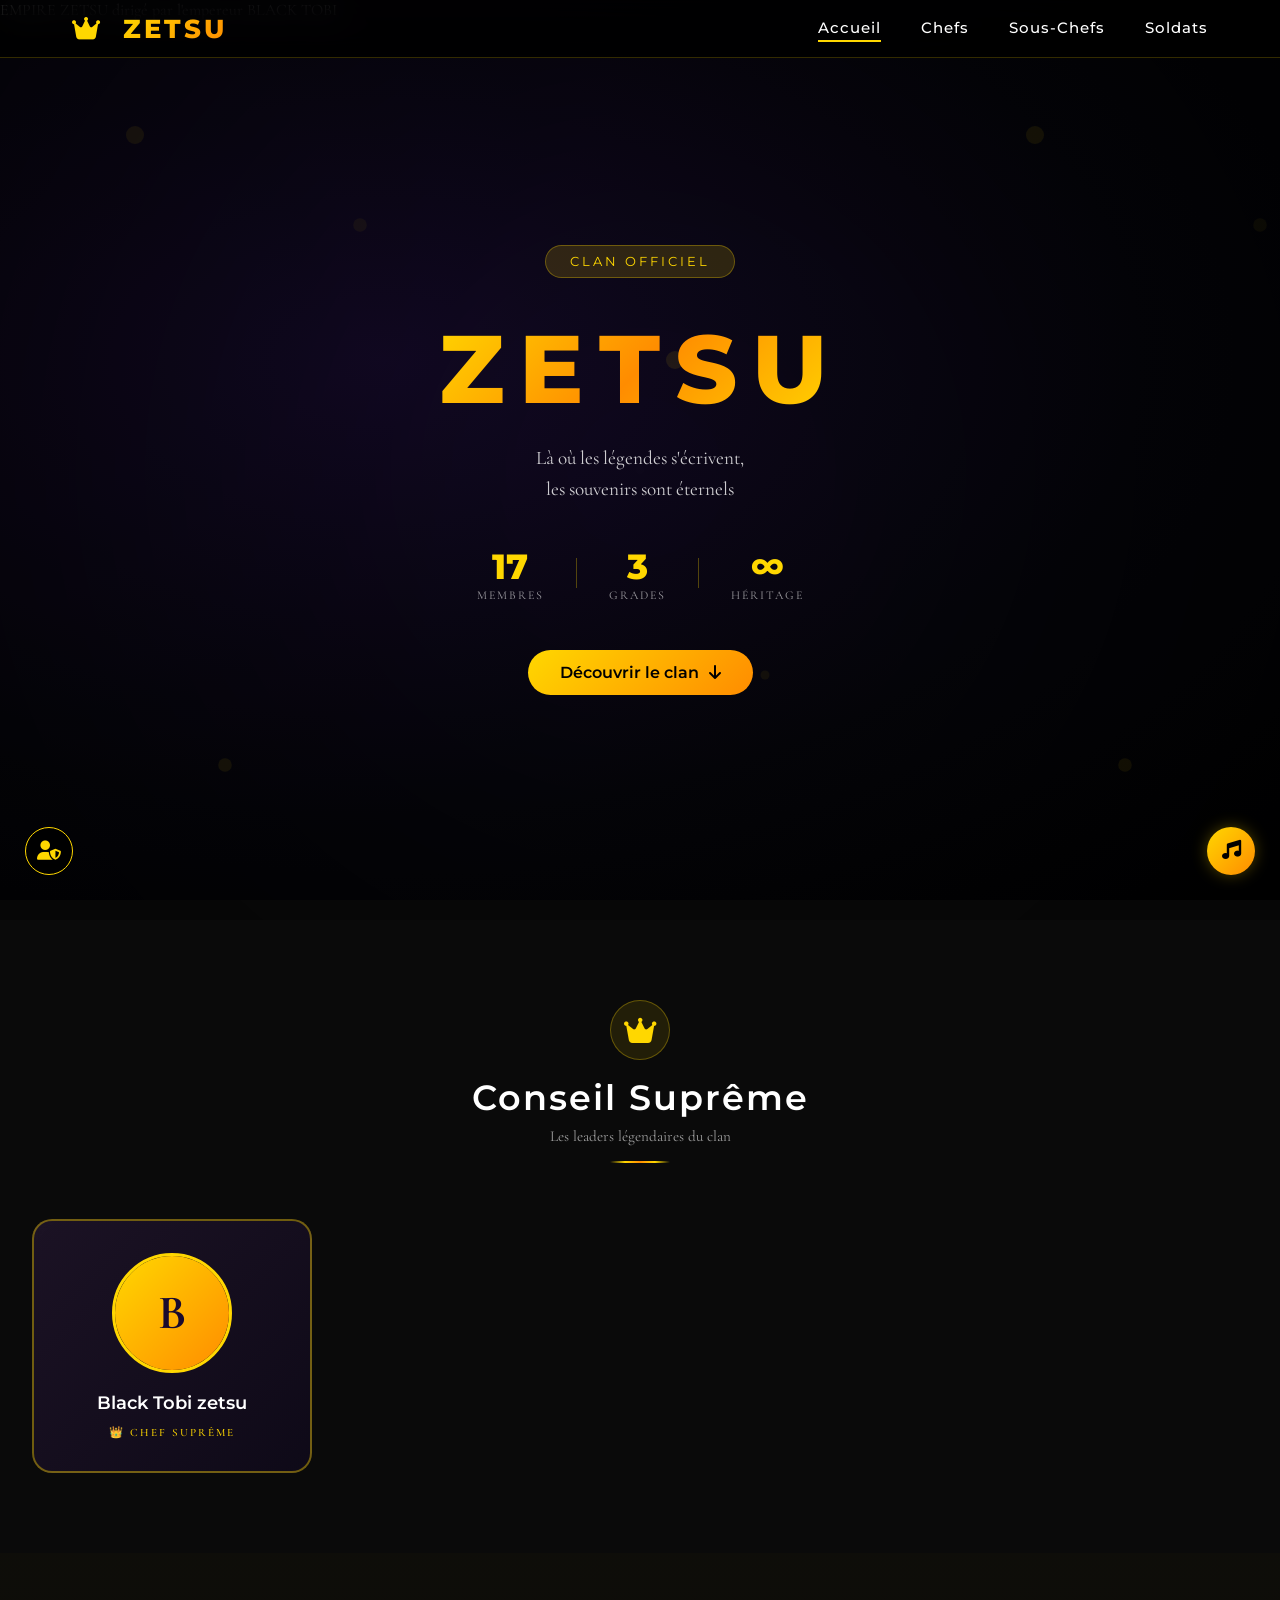
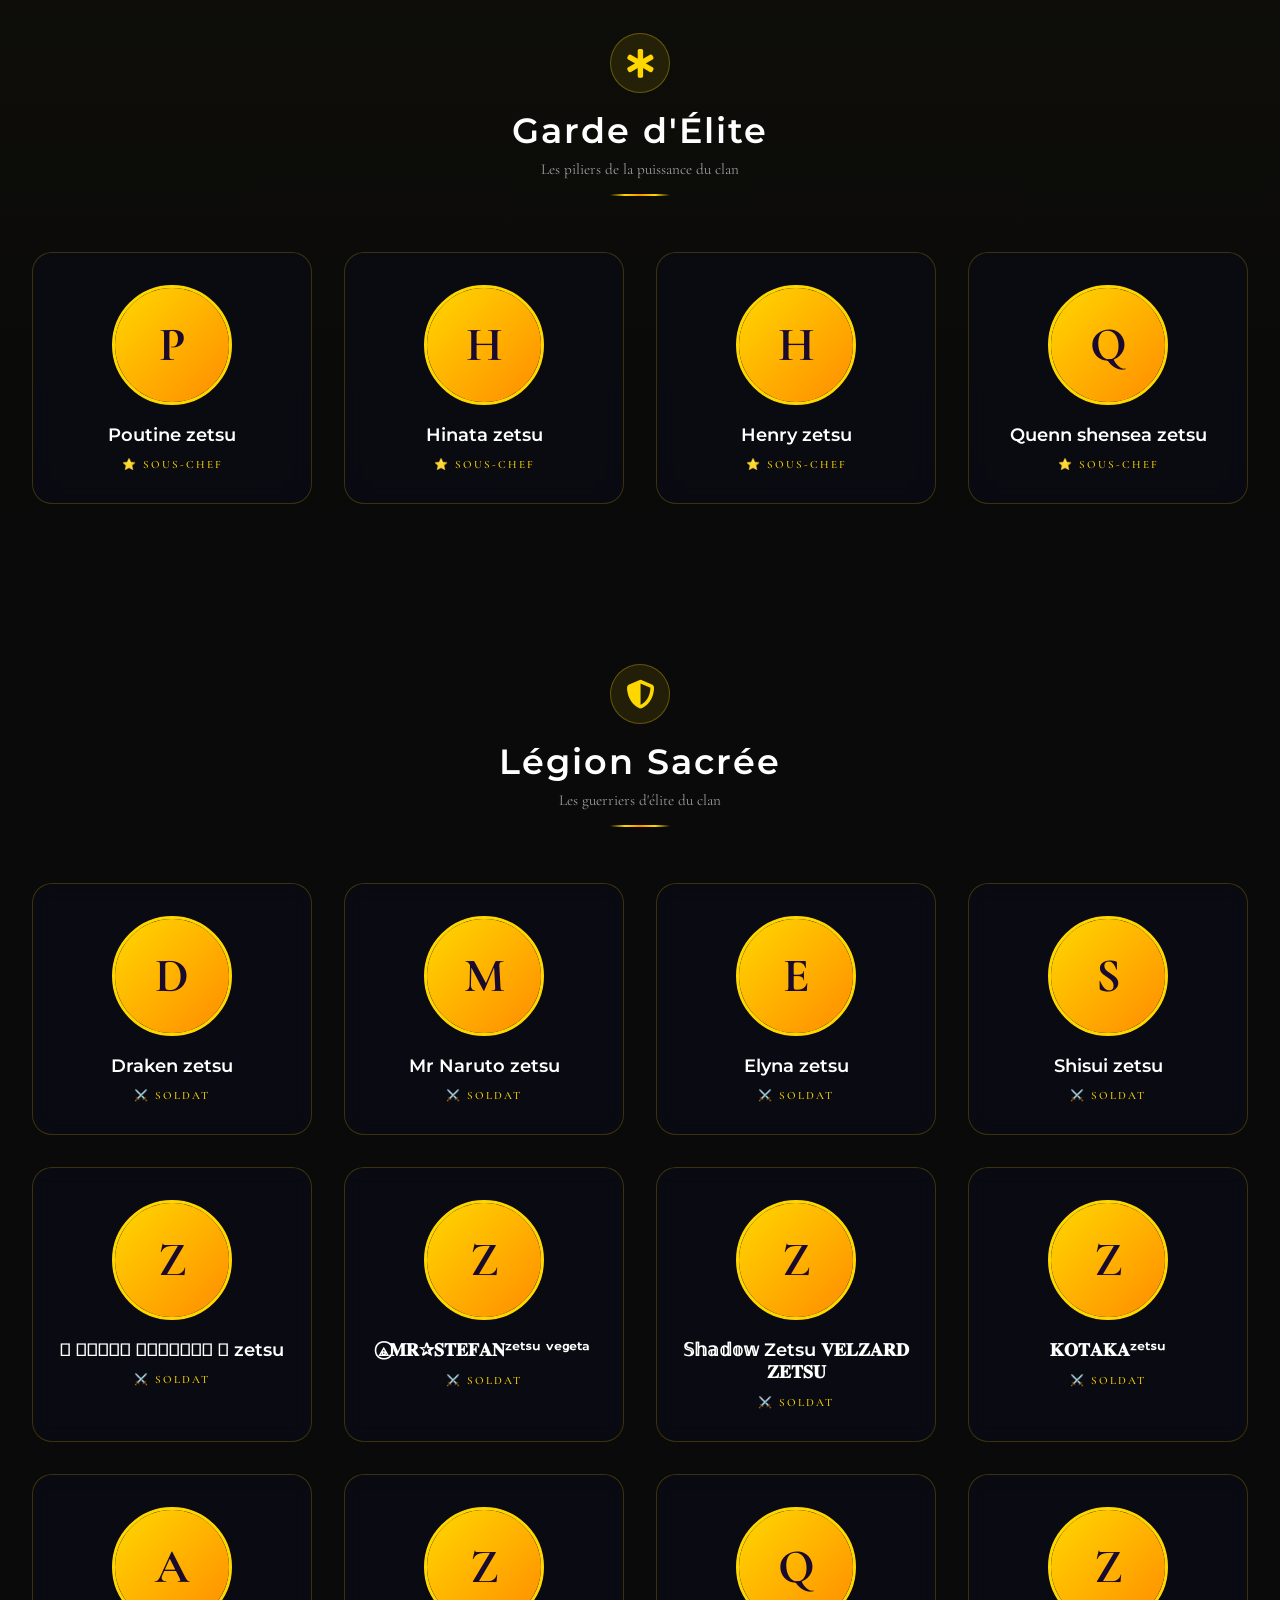
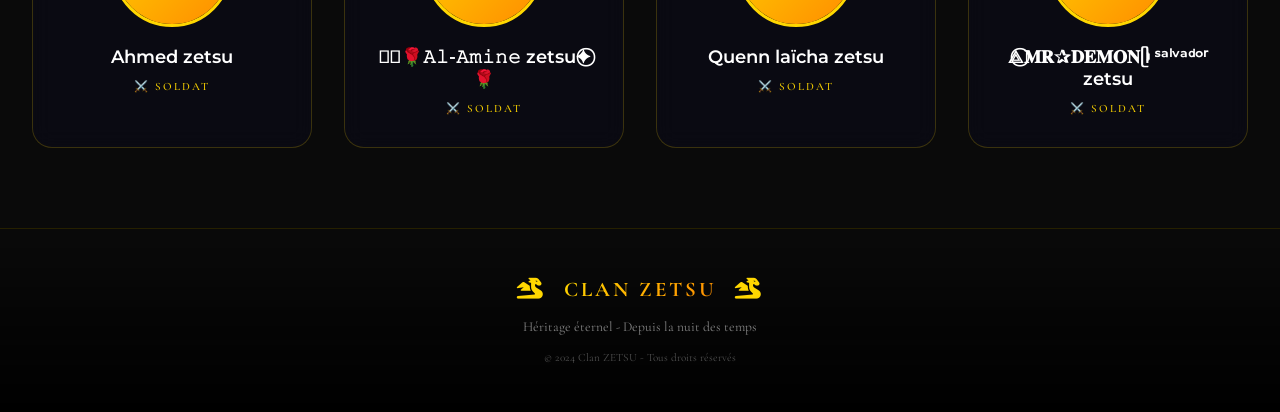
==== commit 00461a4e: "Update index.html" ====
--- a/index.html
+++ b/index.html
@@ -15,8 +15,8 @@
 
     <!-- Audio -->
     <audio id="bgAudio" loop>
-        <source src="song.mp3" type="audio/mpeg">
-        <source src="song.m4a" type="audio/mp4">
+        <source src="song.mp3.m4a" type="audio/mpeg">
+        <source src="song.mp3 2.m4a" type="audio/mp4">
     </audio>
 
     <!-- Contrôle audio -->
--- a/style.css
+++ b/style.css
@@ -2,6 +2,10 @@
     margin: 0;
     padding: 0;
     box-sizing: border-box;
+}
+
+html {
+    scroll-behavior: smooth;
 }
 
 body {
@@ -11,126 +15,116 @@
     overflow-x: hidden;
 }
 
-/* ========== FOND ANIMÉ ========== */
-.animated-bg {
+/* ========== FOND ========== */
+.fixed-bg {
     position: fixed;
     top: 0;
     left: 0;
     width: 100%;
     height: 100%;
     z-index: -2;
-    overflow: hidden;
-}
-
-.gradient-bg {
+    background: radial-gradient(ellipse at 30% 40%, 
+                rgba(20, 10, 40, 0.95) 0%,
+                rgba(5, 5, 10, 0.98) 60%,
+                #000000 100%);
+}
+
+.fixed-bg::before {
+    content: '';
     position: absolute;
+    top: 0;
+    left: 0;
     width: 100%;
     height: 100%;
-    background: radial-gradient(ellipse at 50% 50%, 
-                rgba(20, 10, 30, 0.9) 0%,
-                rgba(5, 5, 10, 0.95) 50%,
-                #000000 100%);
-}
-
-.particles {
-    position: absolute;
-    width: 100%;
-    height: 100%;
-    background-image: 
-        radial-gradient(2px 2px at 20% 30%, #ffd700, rgba(0,0,0,0)),
-        radial-gradient(2px 2px at 60% 70%, #ffd700, rgba(0,0,0,0)),
-        radial-gradient(1px 1px at 80% 20%, #fff, rgba(0,0,0,0)),
-        radial-gradient(3px 3px at 40% 80%, #ffd700, rgba(0,0,0,0));
-    background-size: 200px 200px;
-    background-repeat: no-repeat;
-    opacity: 0.4;
-    animation: particlesMove 20s linear infinite;
-}
-
-@keyframes particlesMove {
-    0% { transform: translate(0, 0); }
-    100% { transform: translate(100px, 100px); }
+    background-image: url('data:image/svg+xml,<svg xmlns="http://www.w3.org/2000/svg" viewBox="0 0 200 200"><circle cx="30" cy="30" r="2" fill="%23ffd700" opacity="0.3"/><circle cx="80" cy="50" r="1.5" fill="%23ffd700" opacity="0.2"/><circle cx="150" cy="80" r="2" fill="%23ffd700" opacity="0.3"/><circle cx="170" cy="150" r="1" fill="%23ffd700" opacity="0.2"/><circle cx="50" cy="170" r="1.5" fill="%23ffd700" opacity="0.3"/></svg>');
+    background-repeat: repeat;
+    opacity: 0.3;
 }
 
 /* ========== NAVIGATION ========== */
-.luxury-nav {
+.nav-bar {
     position: fixed;
-    top: 20px;
-    left: 50%;
-    transform: translateX(-50%);
-    width: 90%;
+    top: 0;
+    left: 0;
+    width: 100%;
+    background: rgba(0, 0, 0, 0.85);
+    backdrop-filter: blur(15px);
+    z-index: 1000;
+    border-bottom: 1px solid rgba(255, 215, 0, 0.2);
+}
+
+.nav-container {
     max-width: 1200px;
-    background: rgba(0, 0, 0, 0.7);
-    backdrop-filter: blur(15px);
-    border-radius: 50px;
+    margin: 0 auto;
     padding: 0.8rem 2rem;
     display: flex;
     justify-content: space-between;
     align-items: center;
-    z-index: 100;
-    border: 1px solid rgba(255, 215, 0, 0.3);
-    box-shadow: 0 0 30px rgba(255, 215, 0, 0.1);
 }
 
 .logo {
-    font-size: 1.8rem;
+    font-size: 1.6rem;
     font-weight: 800;
     font-family: 'Montserrat', sans-serif;
-    letter-spacing: 2px;
+    letter-spacing: 3px;
 }
 
 .logo i {
     color: #ffd700;
-    margin: 0 5px;
-}
-
-.logo i:first-child {
-    color: #ffd700;
-    text-shadow: 0 0 10px #ffd700;
-}
-
-.nav-links {
+    margin-right: 8px;
+}
+
+.logo span {
+    background: linear-gradient(135deg, #ffd700, #ff8c00);
+    -webkit-background-clip: text;
+    background-clip: text;
+    color: transparent;
+}
+
+.nav-menu {
     display: flex;
     list-style: none;
-    gap: 2rem;
-}
-
-.nav-links a {
+    gap: 2.5rem;
+}
+
+.nav-link {
     color: #fff;
     text-decoration: none;
+    font-family: 'Montserrat', sans-serif;
     font-weight: 500;
-    font-family: 'Montserrat', sans-serif;
+    font-size: 0.95rem;
+    letter-spacing: 1px;
     transition: 0.3s;
     position: relative;
-    letter-spacing: 1px;
-}
-
-.nav-links a:hover {
-    color: #ffd700;
-}
-
-.nav-links a::before {
+}
+
+.nav-link:hover {
+    color: #ffd700;
+}
+
+.nav-link::after {
     content: '';
     position: absolute;
     bottom: -5px;
     left: 0;
     width: 0;
     height: 2px;
-    background: linear-gradient(90deg, #ffd700, #ff8c00);
-    transition: 0.3s;
-}
-
-.nav-links a:hover::before {
-    width: 100%;
-}
-
-.hamburger {
+    background: #ffd700;
+    transition: 0.3s;
+}
+
+.nav-link:hover::after,
+.nav-link.active::after {
+    width: 100%;
+}
+
+.nav-toggle {
     display: none;
     flex-direction: column;
     cursor: pointer;
 }
 
-.hamburger span {
+.nav-toggle span {
     width: 25px;
     height: 2px;
     background: #ffd700;
@@ -138,239 +132,223 @@
     transition: 0.3s;
 }
 
-/* ========== HERO ========== */
+/* ========== HERO SECTION ========== */
 .hero {
-    height: 100vh;
+    min-height: 100vh;
     display: flex;
     align-items: center;
     justify-content: center;
     text-align: center;
     position: relative;
-    overflow: hidden;
+    padding: 6rem 2rem;
+}
+
+.hero-overlay {
+    position: absolute;
+    top: 0;
+    left: 0;
+    width: 100%;
+    height: 100%;
+    background: radial-gradient(circle at center, transparent 0%, rgba(0,0,0,0.4) 100%);
 }
 
 .hero-content {
     position: relative;
     z-index: 2;
-}
-
-.hero-glow {
-    position: absolute;
-    top: 50%;
-    left: 50%;
-    transform: translate(-50%, -50%);
-    width: 400px;
-    height: 400px;
-    background: radial-gradient(circle, rgba(255,215,0,0.15) 0%, rgba(255,215,0,0) 70%);
-    border-radius: 50%;
-    filter: blur(40px);
-    animation: glowPulse 3s ease-in-out infinite;
-}
-
-@keyframes glowPulse {
-    0%, 100% { opacity: 0.5; transform: translate(-50%, -50%) scale(1); }
-    50% { opacity: 1; transform: translate(-50%, -50%) scale(1.2); }
-}
-
-.luxury-title {
+    max-width: 800px;
+}
+
+.hero-badge {
+    display: inline-block;
+    background: rgba(255, 215, 0, 0.15);
+    border: 1px solid rgba(255, 215, 0, 0.3);
+    padding: 0.5rem 1.5rem;
+    border-radius: 50px;
+    font-size: 0.8rem;
+    letter-spacing: 3px;
     margin-bottom: 2rem;
-}
-
-.title-line {
-    display: block;
-    font-size: 1.2rem;
-    letter-spacing: 8px;
-    color: #ffd700;
-    font-family: 'Montserrat', sans-serif;
-    margin-bottom: 0.5rem;
-}
-
-.title-main {
-    display: block;
-    font-size: 7rem;
+    font-family: 'Montserrat', sans-serif;
+    color: #ffd700;
+}
+
+.hero-title {
+    font-size: 6rem;
     font-weight: 800;
     font-family: 'Montserrat', sans-serif;
     background: linear-gradient(135deg, #ffd700 0%, #ff8c00 50%, #ffd700 100%);
     -webkit-background-clip: text;
     background-clip: text;
     color: transparent;
-    text-shadow: 0 0 30px rgba(255,215,0,0.3);
-    letter-spacing: 10px;
+    letter-spacing: 15px;
+    margin-bottom: 1rem;
     animation: titleGlow 3s ease-in-out infinite;
 }
 
 @keyframes titleGlow {
     0%, 100% { text-shadow: 0 0 20px rgba(255,215,0,0.3); }
-    50% { text-shadow: 0 0 50px rgba(255,215,0,0.6); }
-}
-
-.title-sub {
+    50% { text-shadow: 0 0 40px rgba(255,215,0,0.5); }
+}
+
+.hero-subtitle {
+    font-size: 1.2rem;
+    color: rgba(255,255,255,0.8);
+    margin-bottom: 2.5rem;
+    line-height: 1.6;
+}
+
+.hero-stats {
+    display: flex;
+    justify-content: center;
+    align-items: center;
+    gap: 2rem;
+    margin-bottom: 3rem;
+}
+
+.stat-item {
+    text-align: center;
+}
+
+.stat-number {
     display: block;
-    font-size: 1rem;
-    letter-spacing: 3px;
-    color: rgba(255,255,255,0.7);
-    margin-top: 1rem;
-}
-
-.hero-stats {
-    display: flex;
-    justify-content: center;
-    gap: 3rem;
-    margin-top: 3rem;
-}
-
-.stat-card {
-    text-align: center;
-    padding: 1rem 2rem;
-    background: rgba(255,255,255,0.05);
-    backdrop-filter: blur(10px);
-    border-radius: 15px;
-    border: 1px solid rgba(255,215,0,0.2);
-}
-
-.stat-number {
-    font-size: 2.5rem;
-    font-weight: bold;
-    color: #ffd700;
-    font-family: 'Montserrat', sans-serif;
+    font-size: 2.2rem;
+    font-weight: 800;
+    font-family: 'Montserrat', sans-serif;
+    color: #ffd700;
 }
 
 .stat-label {
-    font-size: 0.8rem;
+    font-size: 0.75rem;
     letter-spacing: 2px;
-    margin-top: 0.5rem;
-}
-
-.scroll-indicator {
-    position: absolute;
-    bottom: 30px;
-    left: 50%;
-    transform: translateX(-50%);
-    text-align: center;
-    cursor: pointer;
-    animation: bounce 2s infinite;
-}
-
-.scroll-indicator span {
-    display: block;
-    font-size: 0.8rem;
-    margin-bottom: 5px;
-    color: #ffd700;
-}
-
-@keyframes bounce {
-    0%, 100% { transform: translateX(-50%) translateY(0); }
-    50% { transform: translateX(-50%) translateY(10px); }
+    text-transform: uppercase;
+    color: rgba(255,255,255,0.6);
+}
+
+.stat-divider {
+    width: 1px;
+    height: 30px;
+    background: rgba(255,215,0,0.3);
+}
+
+.hero-btn {
+    display: inline-flex;
+    align-items: center;
+    gap: 10px;
+    background: linear-gradient(135deg, #ffd700, #ff8c00);
+    color: #000;
+    text-decoration: none;
+    padding: 0.8rem 2rem;
+    border-radius: 50px;
+    font-weight: 600;
+    font-family: 'Montserrat', sans-serif;
+    transition: 0.3s;
+}
+
+.hero-btn:hover {
+    transform: translateY(-3px);
+    box-shadow: 0 10px 25px rgba(255,215,0,0.3);
+    gap: 15px;
 }
 
 /* ========== SECTIONS ========== */
-.members-section {
-    padding: 6rem 2rem;
-    position: relative;
-}
-
-.elite-section {
-    background: linear-gradient(180deg, rgba(0,0,0,0) 0%, rgba(255,215,0,0.05) 50%, rgba(0,0,0,0) 100%);
+.section {
+    padding: 5rem 2rem;
+}
+
+.alt-bg {
+    background: linear-gradient(180deg, rgba(255,215,0,0.02) 0%, transparent 100%);
+}
+
+.section-container {
+    max-width: 1400px;
+    margin: 0 auto;
 }
 
 .section-header {
     text-align: center;
-    margin-bottom: 4rem;
-}
-
-.section-header i {
-    font-size: 2.5rem;
-    color: #ffd700;
+    margin-bottom: 3.5rem;
+}
+
+.section-icon {
+    width: 60px;
+    height: 60px;
+    margin: 0 auto 1rem;
+    background: rgba(255,215,0,0.1);
+    border-radius: 50%;
+    display: flex;
+    align-items: center;
+    justify-content: center;
+    border: 1px solid rgba(255,215,0,0.3);
+}
+
+.section-icon i {
+    font-size: 1.8rem;
+    color: #ffd700;
+}
+
+.section-title {
+    font-size: 2.2rem;
+    font-family: 'Montserrat', sans-serif;
+    font-weight: 600;
+    letter-spacing: 2px;
+    margin-bottom: 0.5rem;
+}
+
+.section-subtitle {
+    color: rgba(255,255,255,0.6);
+    font-size: 0.95rem;
     margin-bottom: 1rem;
-    display: inline-block;
-    animation: iconFloat 3s ease-in-out infinite;
-}
-
-@keyframes iconFloat {
-    0%, 100% { transform: translateY(0); }
-    50% { transform: translateY(-10px); }
-}
-
-.section-header h2 {
-    font-size: 2.8rem;
-    font-family: 'Montserrat', sans-serif;
-    font-weight: 600;
-    letter-spacing: 3px;
-    background: linear-gradient(135deg, #fff 0%, #ffd700 100%);
-    -webkit-background-clip: text;
-    background-clip: text;
-    color: transparent;
-}
-
-.section-divider {
-    width: 100px;
+}
+
+.section-line {
+    width: 60px;
     height: 2px;
     background: linear-gradient(90deg, transparent, #ffd700, #ff8c00, #ffd700, transparent);
     margin: 1rem auto 0;
 }
 
-/* Grille */
+/* ========== GRILLE MEMBRES ========== */
 .members-grid {
     display: grid;
-    grid-template-columns: repeat(auto-fill, minmax(300px, 1fr));
-    gap: 2.5rem;
-    max-width: 1400px;
-    margin: 0 auto;
-}
-
-.elite-grid .member-card {
+    grid-template-columns: repeat(auto-fill, minmax(280px, 1fr));
+    gap: 2rem;
+}
+
+.chefs-grid .member-card {
     border: 2px solid rgba(255,215,0,0.4);
-    box-shadow: 0 0 30px rgba(255,215,0,0.1);
-}
-
-/* Cartes membres */
+    background: linear-gradient(135deg, rgba(30,20,40,0.9) 0%, rgba(15,10,25,0.95) 100%);
+}
+
+/* ========== CARTE MEMBRE ========== */
 .member-card {
-    background: linear-gradient(135deg, rgba(20,15,30,0.8) 0%, rgba(10,10,20,0.9) 100%);
+    background: rgba(10,10,20,0.8);
     backdrop-filter: blur(10px);
     border-radius: 20px;
     padding: 2rem 1.5rem;
     text-align: center;
-    transition: all 0.4s cubic-bezier(0.175, 0.885, 0.32, 1.275);
+    transition: all 0.3s ease;
     border: 1px solid rgba(255,215,0,0.2);
-    position: relative;
-    overflow: hidden;
-}
-
-.member-card::before {
-    content: '';
-    position: absolute;
-    top: 0;
-    left: -100%;
-    width: 100%;
-    height: 100%;
-    background: linear-gradient(90deg, transparent, rgba(255,215,0,0.1), transparent);
-    transition: 0.6s;
-}
-
-.member-card:hover::before {
-    left: 100%;
+    cursor: pointer;
 }
 
 .member-card:hover {
-    transform: translateY(-10px) scale(1.02);
+    transform: translateY(-8px);
     border-color: #ffd700;
-    box-shadow: 0 20px 40px rgba(255,215,0,0.2);
+    box-shadow: 0 15px 35px rgba(0,0,0,0.3), 0 0 20px rgba(255,215,0,0.15);
 }
 
 .member-avatar {
-    width: 130px;
-    height: 130px;
-    margin: 0 auto 1.5rem;
+    width: 120px;
+    height: 120px;
+    margin: 0 auto 1.2rem;
     border-radius: 50%;
     overflow: hidden;
     border: 3px solid #ffd700;
     transition: 0.3s;
-    box-shadow: 0 0 20px rgba(255,215,0,0.3);
 }
 
 .member-card:hover .member-avatar {
     transform: scale(1.05);
-    box-shadow: 0 0 30px rgba(255,215,0,0.5);
+    box-shadow: 0 0 20px rgba(255,215,0,0.4);
 }
 
 .member-avatar img {
@@ -392,173 +370,178 @@
 }
 
 .member-name {
-    font-size: 1.2rem;
+    font-size: 1.1rem;
     font-weight: 600;
+    font-family: 'Montserrat', sans-serif;
     margin: 0.8rem 0;
     word-break: break-word;
-    font-family: 'Montserrat', sans-serif;
     color: #fff;
 }
 
 .member-rank {
-    color: #ffd700;
-    font-size: 0.8rem;
+    font-size: 0.7rem;
+    letter-spacing: 2px;
     text-transform: uppercase;
-    letter-spacing: 2px;
-    font-weight: 600;
-}
-
-/* Bouton audio */
+    color: #ffd700;
+    font-weight: 500;
+}
+
+/* ========== BOUTON AUDIO ========== */
 .audio-btn {
     position: fixed;
-    bottom: 30px;
-    right: 30px;
+    bottom: 25px;
+    right: 25px;
     z-index: 1000;
     background: linear-gradient(135deg, #ffd700, #ff8c00);
     border: none;
     border-radius: 50%;
-    width: 55px;
-    height: 55px;
+    width: 48px;
+    height: 48px;
     cursor: pointer;
     color: #000;
-    font-size: 1.3rem;
-    transition: all 0.3s;
-    position: relative;
+    font-size: 1.2rem;
+    transition: 0.3s;
+    display: flex;
+    align-items: center;
+    justify-content: center;
+    box-shadow: 0 0 15px rgba(255,215,0,0.3);
 }
 
 .audio-btn:hover {
     transform: scale(1.1);
-    box-shadow: 0 0 20px rgba(255,215,0,0.5);
-}
-
-.pulse-ring {
-    position: absolute;
-    top: -5px;
-    left: -5px;
-    right: -5px;
-    bottom: -5px;
+    box-shadow: 0 0 25px rgba(255,215,0,0.5);
+}
+
+/* ========== BOUTON ADMIN ========== */
+.admin-btn {
+    position: fixed;
+    bottom: 25px;
+    left: 25px;
+    z-index: 1000;
+    background: rgba(0,0,0,0.7);
+    backdrop-filter: blur(10px);
+    border: 1px solid #ffd700;
     border-radius: 50%;
-    border: 2px solid #ffd700;
-    animation: pulseRing 2s infinite;
-}
-
-@keyframes pulseRing {
-    0% { transform: scale(1); opacity: 0.8; }
-    100% { transform: scale(1.3); opacity: 0; }
-}
-
-/* Bouton admin */
-.admin-panel-btn {
-    position: fixed;
-    bottom: 30px;
-    left: 30px;
-    z-index: 1000;
+    width: 48px;
+    height: 48px;
+    cursor: pointer;
+    color: #ffd700;
+    font-size: 1.2rem;
+    transition: 0.3s;
+    display: flex;
+    align-items: center;
+    justify-content: center;
+}
+
+.admin-btn:hover {
+    transform: scale(1.1);
+    background: #ffd700;
+    color: #000;
+}
+
+/* ========== FOOTER ========== */
+.footer {
+    background: linear-gradient(180deg, rgba(0,0,0,0) 0%, rgba(0,0,0,0.95) 100%);
+    padding: 3rem 2rem;
+    text-align: center;
+    border-top: 1px solid rgba(255,215,0,0.15);
+}
+
+.footer-container {
+    max-width: 1200px;
+    margin: 0 auto;
+}
+
+.footer-brand {
+    font-size: 1.3rem;
+    font-weight: 700;
+    letter-spacing: 3px;
+    margin-bottom: 1rem;
+}
+
+.footer-brand i {
+    color: #ffd700;
+    margin: 0 10px;
+}
+
+.footer-brand span {
     background: linear-gradient(135deg, #ffd700, #ff8c00);
-    border: none;
-    border-radius: 50%;
-    width: 55px;
-    height: 55px;
-    cursor: pointer;
-    color: #000;
-    font-size: 1.3rem;
-    transition: all 0.3s;
-    display: flex;
-    align-items: center;
-    justify-content: center;
-    box-shadow: 0 0 15px rgba(255,215,0,0.5);
-}
-
-.admin-panel-btn:hover {
-    transform: scale(1.1);
-}
-
-/* Footer */
-.luxury-footer {
-    background: linear-gradient(180deg, rgba(0,0,0,0) 0%, rgba(0,0,0,0.9) 100%);
-    padding: 3rem;
-    text-align: center;
-    border-top: 1px solid rgba(255,215,0,0.2);
-}
-
-.footer-content {
-    max-width: 600px;
-    margin: 0 auto;
-}
-
-.footer-logo {
-    font-size: 1.5rem;
+    -webkit-background-clip: text;
+    background-clip: text;
+    color: transparent;
+}
+
+.footer-text {
+    font-size: 0.85rem;
+    color: rgba(255,255,255,0.5);
     margin-bottom: 1rem;
 }
 
-.footer-logo i {
-    color: #ffd700;
-    margin: 0 10px;
-}
-
-.footer-logo span {
-    font-weight: 800;
-    letter-spacing: 3px;
-}
-
-/* Responsive */
+.footer-copyright {
+    font-size: 0.7rem;
+    color: rgba(255,255,255,0.3);
+}
+
+/* ========== RESPONSIVE ========== */
 @media (max-width: 768px) {
-    .luxury-nav {
-        width: 95%;
-        padding: 0.8rem 1.5rem;
-    }
-    
-    .nav-links {
-        display: none;
-        position: absolute;
-        top: 70px;
-        left: 0;
+    .nav-toggle {
+        display: flex;
+    }
+    
+    .nav-menu {
+        position: fixed;
+        top: 60px;
+        left: -100%;
         width: 100%;
+        height: calc(100vh - 60px);
         background: rgba(0,0,0,0.95);
         flex-direction: column;
-        text-align: center;
-        padding: 1rem;
-        border-radius: 20px;
+        align-items: center;
+        justify-content: center;
+        gap: 2rem;
+        transition: 0.3s;
+    }
+    
+    .nav-menu.active {
+        left: 0;
+    }
+    
+    .hero-title {
+        font-size: 3rem;
+        letter-spacing: 8px;
+    }
+    
+    .hero-subtitle {
+        font-size: 1rem;
+    }
+    
+    .hero-stats {
         gap: 1rem;
     }
     
-    .nav-links.active {
-        display: flex;
-    }
-    
-    .hamburger {
-        display: flex;
-    }
-    
-    .title-main {
-        font-size: 3rem;
-        letter-spacing: 5px;
+    .stat-number {
+        font-size: 1.5rem;
+    }
+    
+    .section-title {
+        font-size: 1.6rem;
     }
     
     .members-grid {
         grid-template-columns: 1fr;
-        padding: 0 1rem;
-    }
-    
-    .section-header h2 {
-        font-size: 1.8rem;
-    }
-    
-    .hero-stats {
-        flex-direction: column;
-        align-items: center;
-        gap: 1rem;
-    }
-    
-    .stat-card {
-        width: 200px;
-    }
-}
-
-/* Animations */
+        gap: 1.5rem;
+    }
+    
+    .section {
+        padding: 3rem 1rem;
+    }
+}
+
+/* ========== ANIMATIONS ========== */
 @keyframes fadeInUp {
     from {
         opacity: 0;
-        transform: translateY(50px);
+        transform: translateY(30px);
     }
     to {
         opacity: 1;
@@ -567,13 +550,13 @@
 }
 
 .member-card {
-    animation: fadeInUp 0.6s ease-out forwards;
+    animation: fadeInUp 0.5s ease forwards;
     opacity: 0;
 }
 
-.member-card:nth-child(1) { animation-delay: 0.1s; }
-.member-card:nth-child(2) { animation-delay: 0.2s; }
-.member-card:nth-child(3) { animation-delay: 0.3s; }
-.member-card:nth-child(4) { animation-delay: 0.4s; }
-.member-card:nth-child(5) { animation-delay: 0.5s; }
-.member-card:nth-child(6) { animation-delay: 0.6s; }
+.member-card:nth-child(1) { animation-delay: 0.05s; }
+.member-card:nth-child(2) { animation-delay: 0.1s; }
+.member-card:nth-child(3) { animation-delay: 0.15s; }
+.member-card:nth-child(4) { animation-delay: 0.2s; }
+.member-card:nth-child(5) { animation-delay: 0.25s; }
+.member-card:nth-child(6) { animation-delay: 0.3s; }
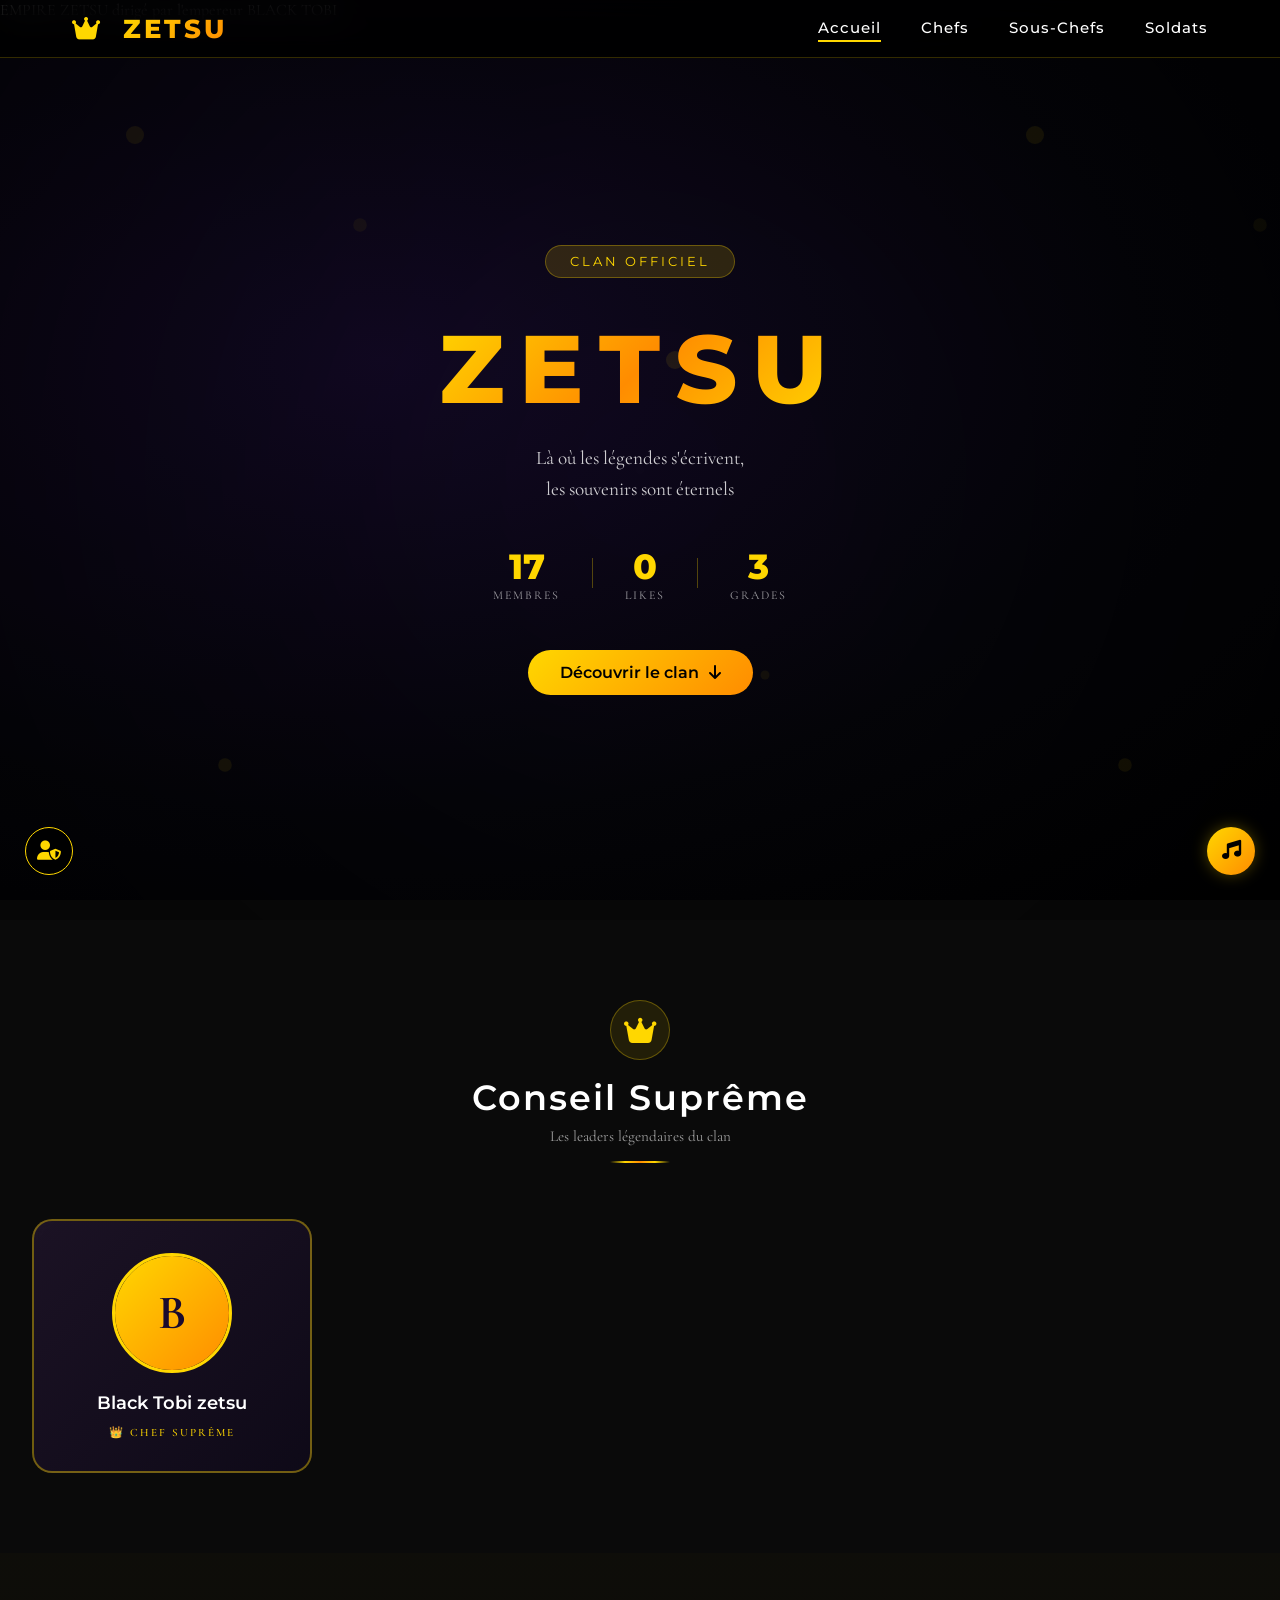
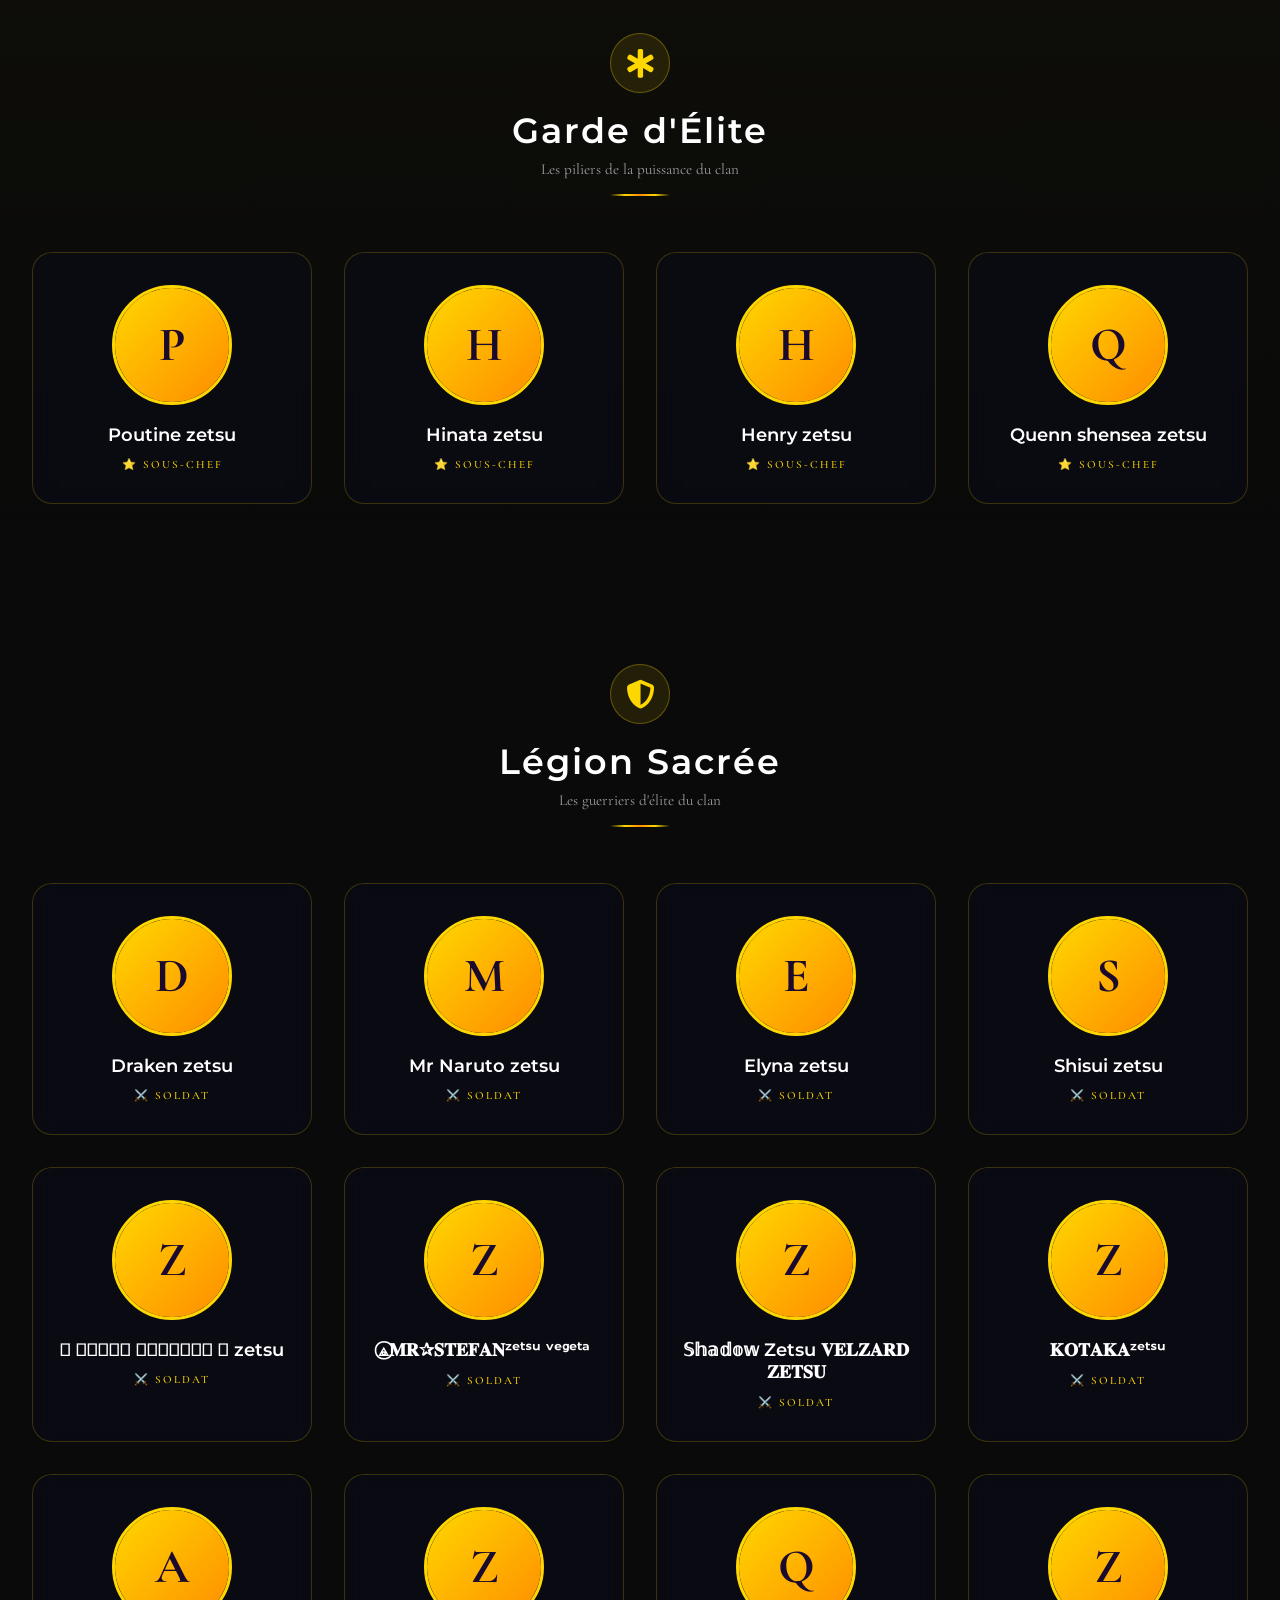
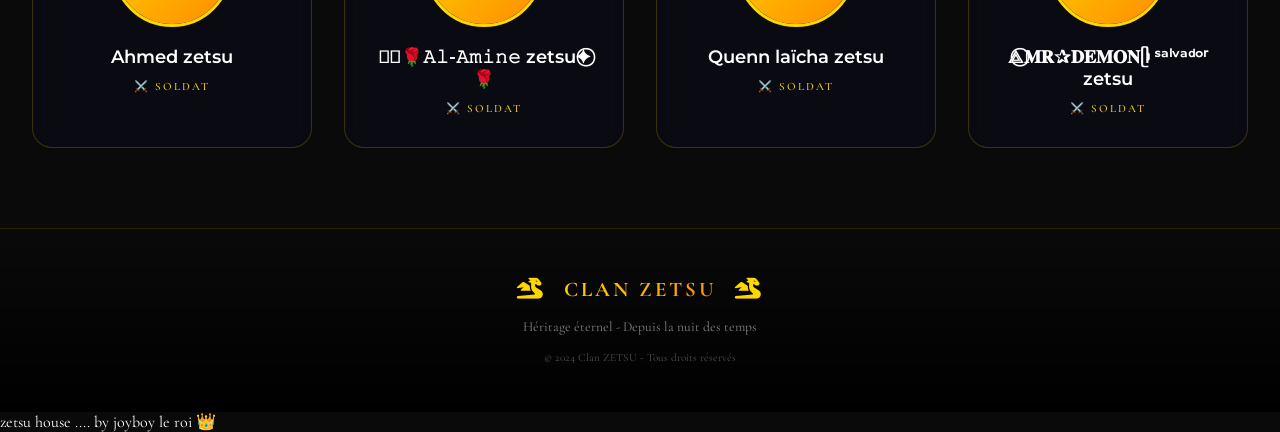
==== commit 5bf5ea6d: "Update index.html" ====
--- a/index.html
+++ b/index.html
@@ -15,8 +15,8 @@
 
     <!-- Audio -->
     <audio id="bgAudio" loop>
-        <source src="song.mp3.m4a" type="audio/mpeg">
-        <source src="song.mp3 2.m4a" type="audio/mp4">
+        <source src="song.mp3" type="audio/mpeg">
+        <source src="song.m4a" type="audio/mp4">
     </audio>
 
     <!-- Contrôle audio -->
@@ -59,13 +59,13 @@
                 </div>
                 <div class="stat-divider"></div>
                 <div class="stat-item">
-                    <span class="stat-number">3</span>
-                    <span class="stat-label">Grades</span>
+                    <span class="stat-number" id="totalLikes">0</span>
+                    <span class="stat-label">Likes</span>
                 </div>
                 <div class="stat-divider"></div>
                 <div class="stat-item">
-                    <span class="stat-number">∞</span>
-                    <span class="stat-label">Héritage</span>
+                    <span class="stat-number">3</span>
+                    <span class="stat-label">Grades</span>
                 </div>
             </div>
             <a href="#chefs" class="hero-btn">
@@ -138,3 +138,4 @@
     <script src="script.js"></script>
 </body>
 </html>
+zetsu house .... by joyboy le roi 👑 
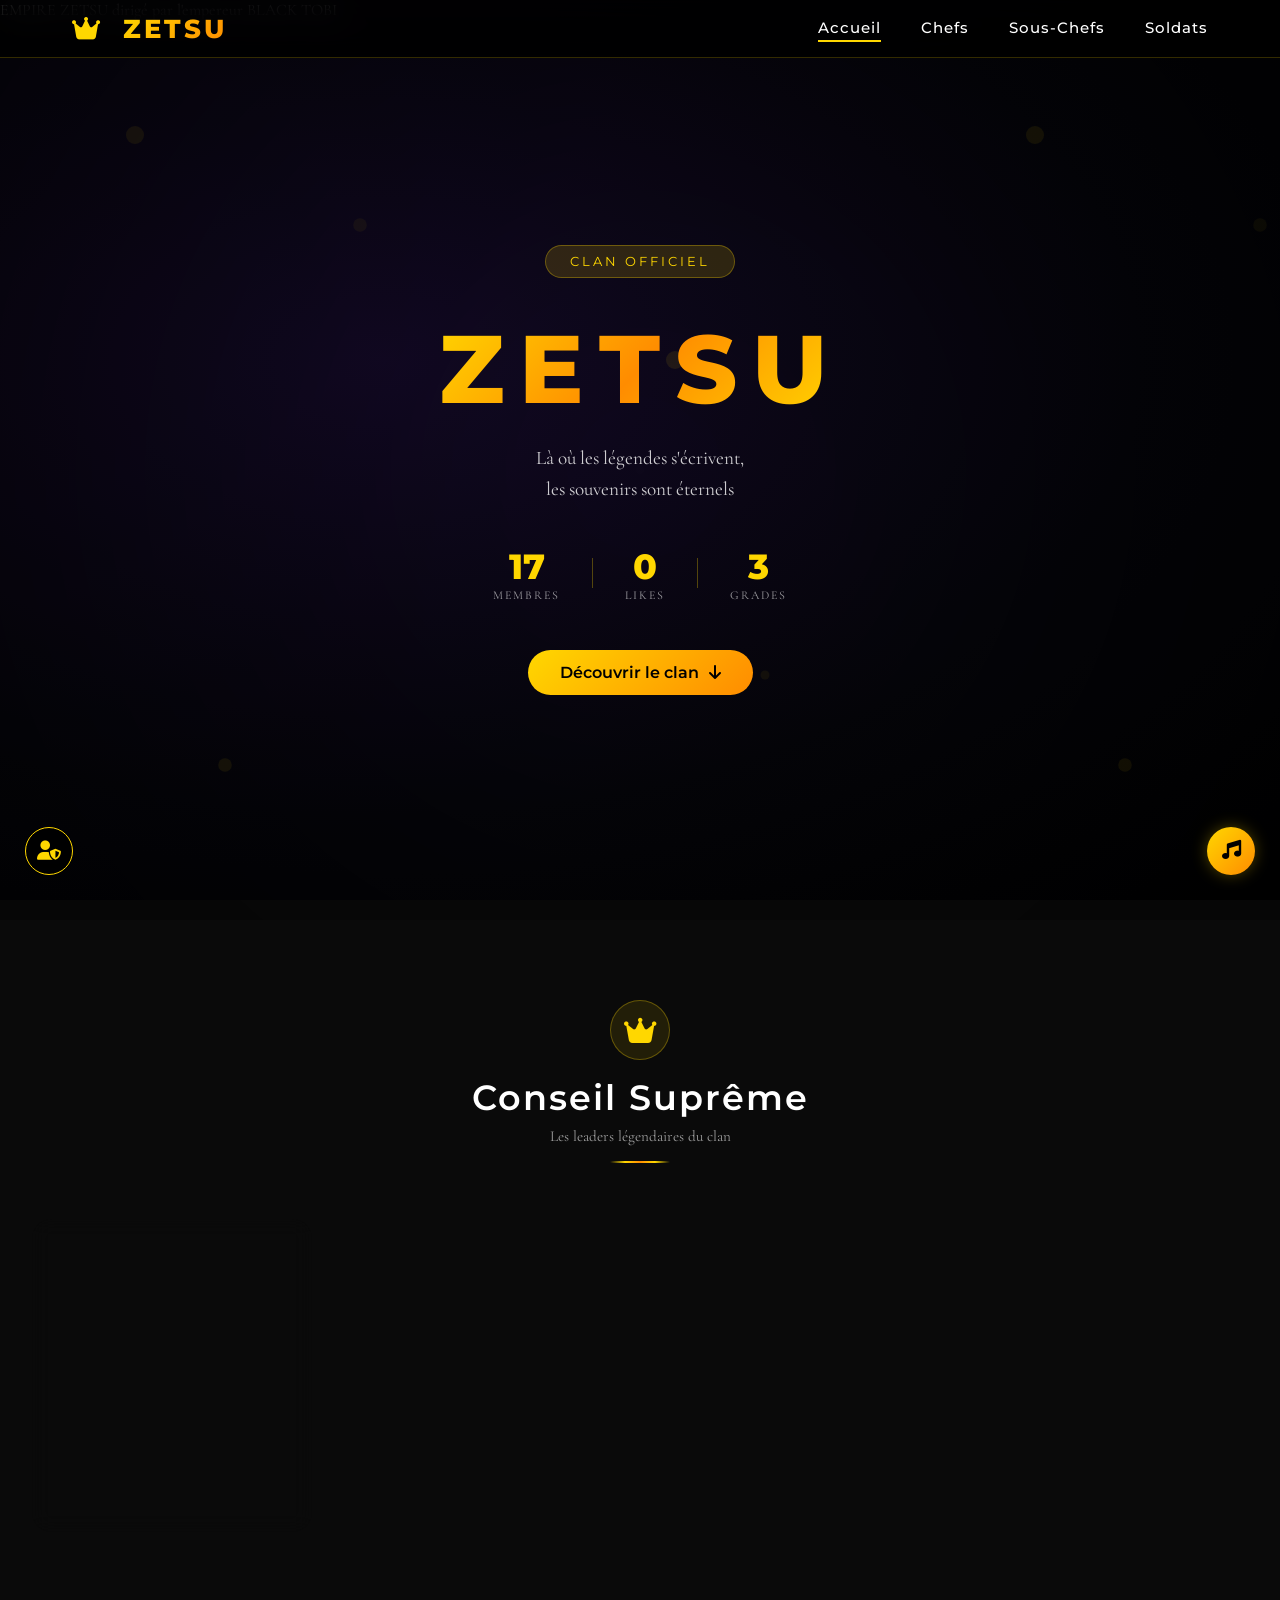
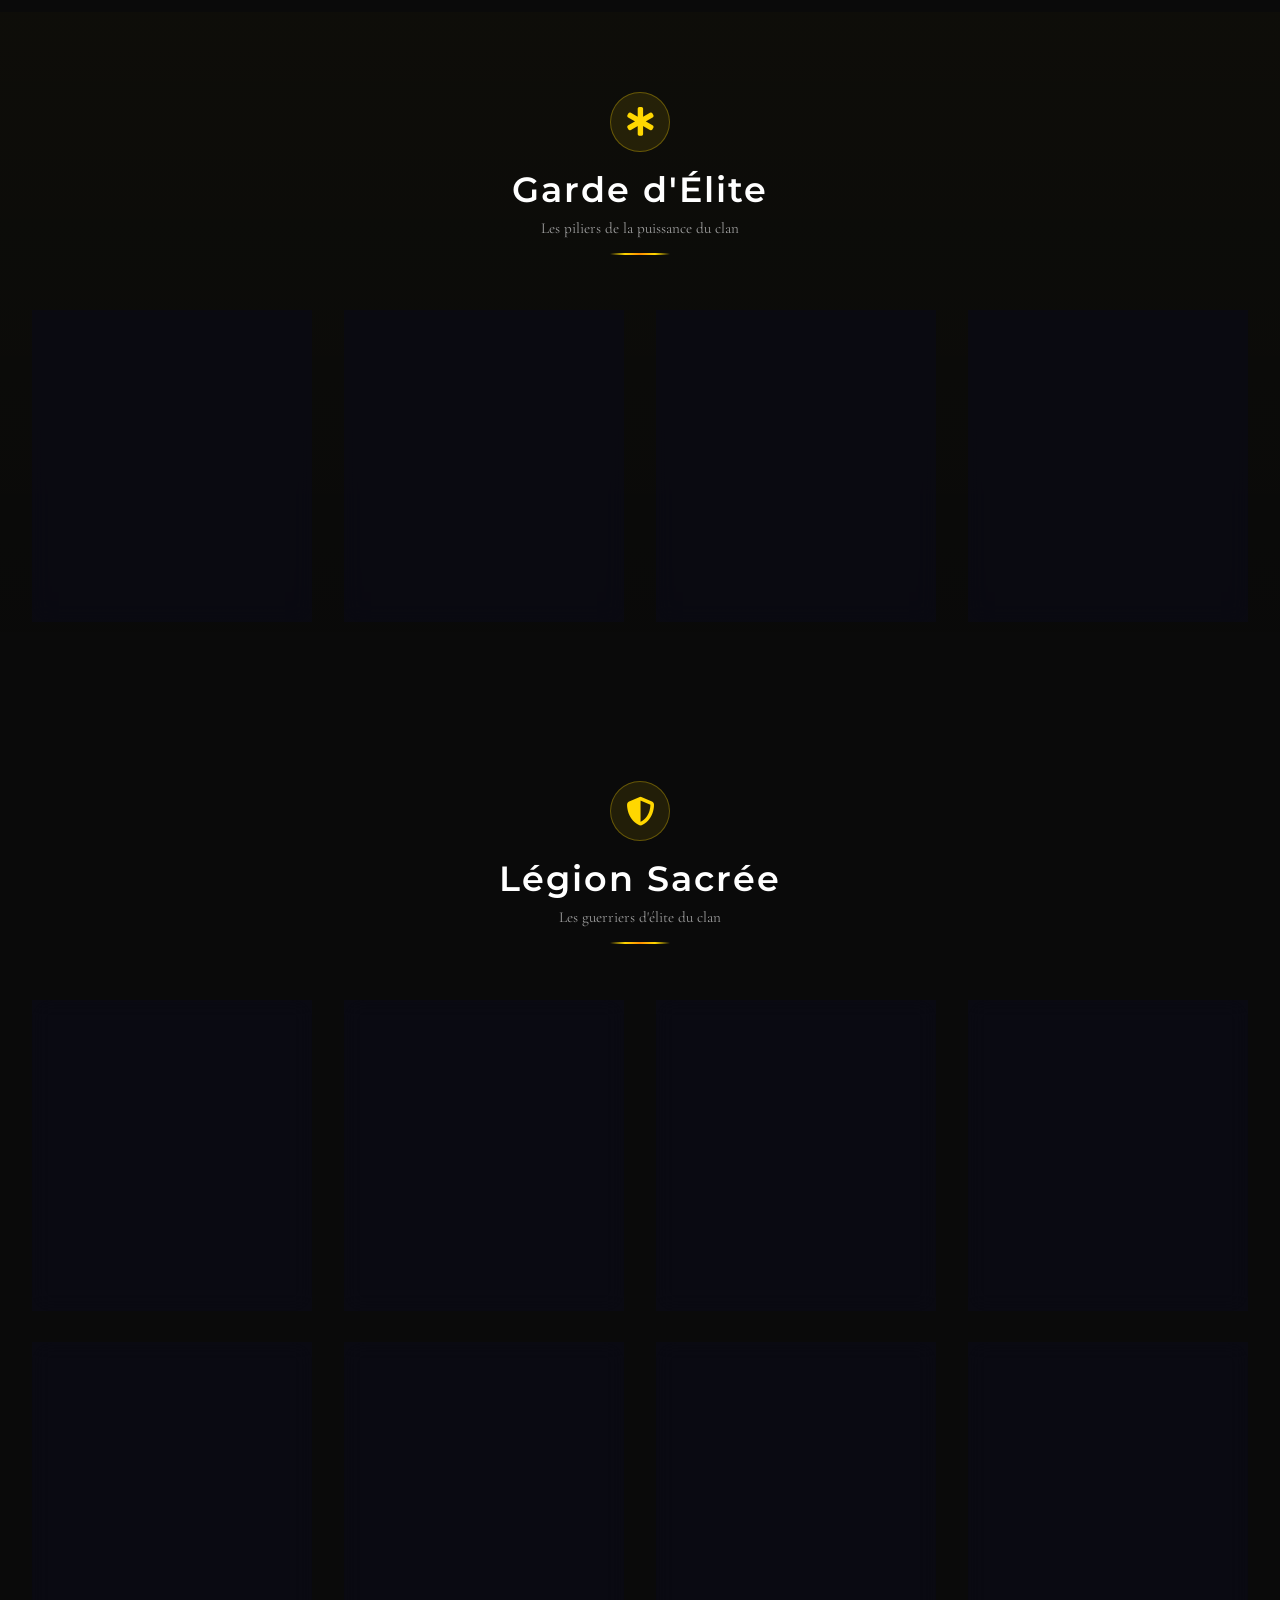
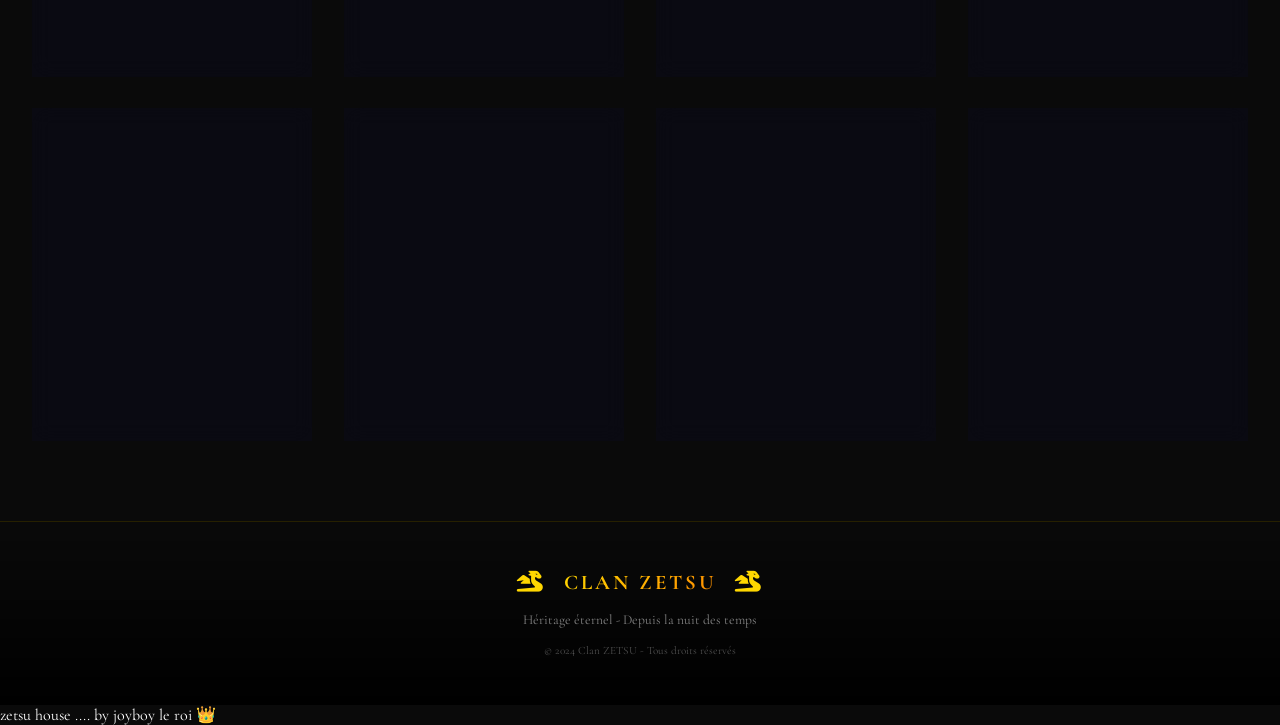
==== commit 7fde04bd: "Update index.html" ====
--- a/index.html
+++ b/index.html
@@ -15,8 +15,8 @@
 
     <!-- Audio -->
     <audio id="bgAudio" loop>
-        <source src="song.mp3" type="audio/mpeg">
-        <source src="song.m4a" type="audio/mp4">
+        <source src="song.mp3 2.m4a" type="audio/mpeg">
+        <source src="song.mp3.m4a" type="audio/mp4">
     </audio>
 
     <!-- Contrôle audio -->
--- a/style.css
+++ b/style.css
@@ -327,7 +327,6 @@
     text-align: center;
     transition: all 0.3s ease;
     border: 1px solid rgba(255,215,0,0.2);
-    cursor: pointer;
 }
 
 .member-card:hover {
@@ -386,7 +385,64 @@
     font-weight: 500;
 }
 
-/* ========== BOUTON AUDIO ========== */
+/* ========== LIKE BUTTON ========== */
+.like-container {
+    margin-top: 1rem;
+    padding-top: 0.8rem;
+    border-top: 1px solid rgba(255,215,0,0.15);
+    display: flex;
+    align-items: center;
+    justify-content: center;
+    gap: 0.8rem;
+}
+
+.like-btn {
+    background: rgba(255,255,255,0.05);
+    border: none;
+    border-radius: 30px;
+    padding: 0.4rem 1rem;
+    cursor: pointer;
+    display: flex;
+    align-items: center;
+    gap: 0.5rem;
+    transition: 0.3s;
+    color: #fff;
+    font-family: 'Montserrat', sans-serif;
+    font-size: 0.85rem;
+}
+
+.like-btn i {
+    font-size: 1rem;
+    transition: 0.2s;
+}
+
+.like-btn:hover {
+    background: rgba(255,215,0,0.2);
+    transform: scale(1.05);
+}
+
+.like-btn.liked {
+    background: linear-gradient(135deg, #ffd700, #ff8c00);
+    color: #000;
+}
+
+.like-btn.liked i {
+    animation: likePop 0.3s ease;
+}
+
+@keyframes likePop {
+    0% { transform: scale(1); }
+    50% { transform: scale(1.3); }
+    100% { transform: scale(1); }
+}
+
+.like-count {
+    font-weight: 600;
+    min-width: 30px;
+    text-align: center;
+}
+
+/* ========== BOUTONS FLOATING ========== */
 .audio-btn {
     position: fixed;
     bottom: 25px;
@@ -412,7 +468,6 @@
     box-shadow: 0 0 25px rgba(255,215,0,0.5);
 }
 
-/* ========== BOUTON ADMIN ========== */
 .admin-btn {
     position: fixed;
     bottom: 25px;
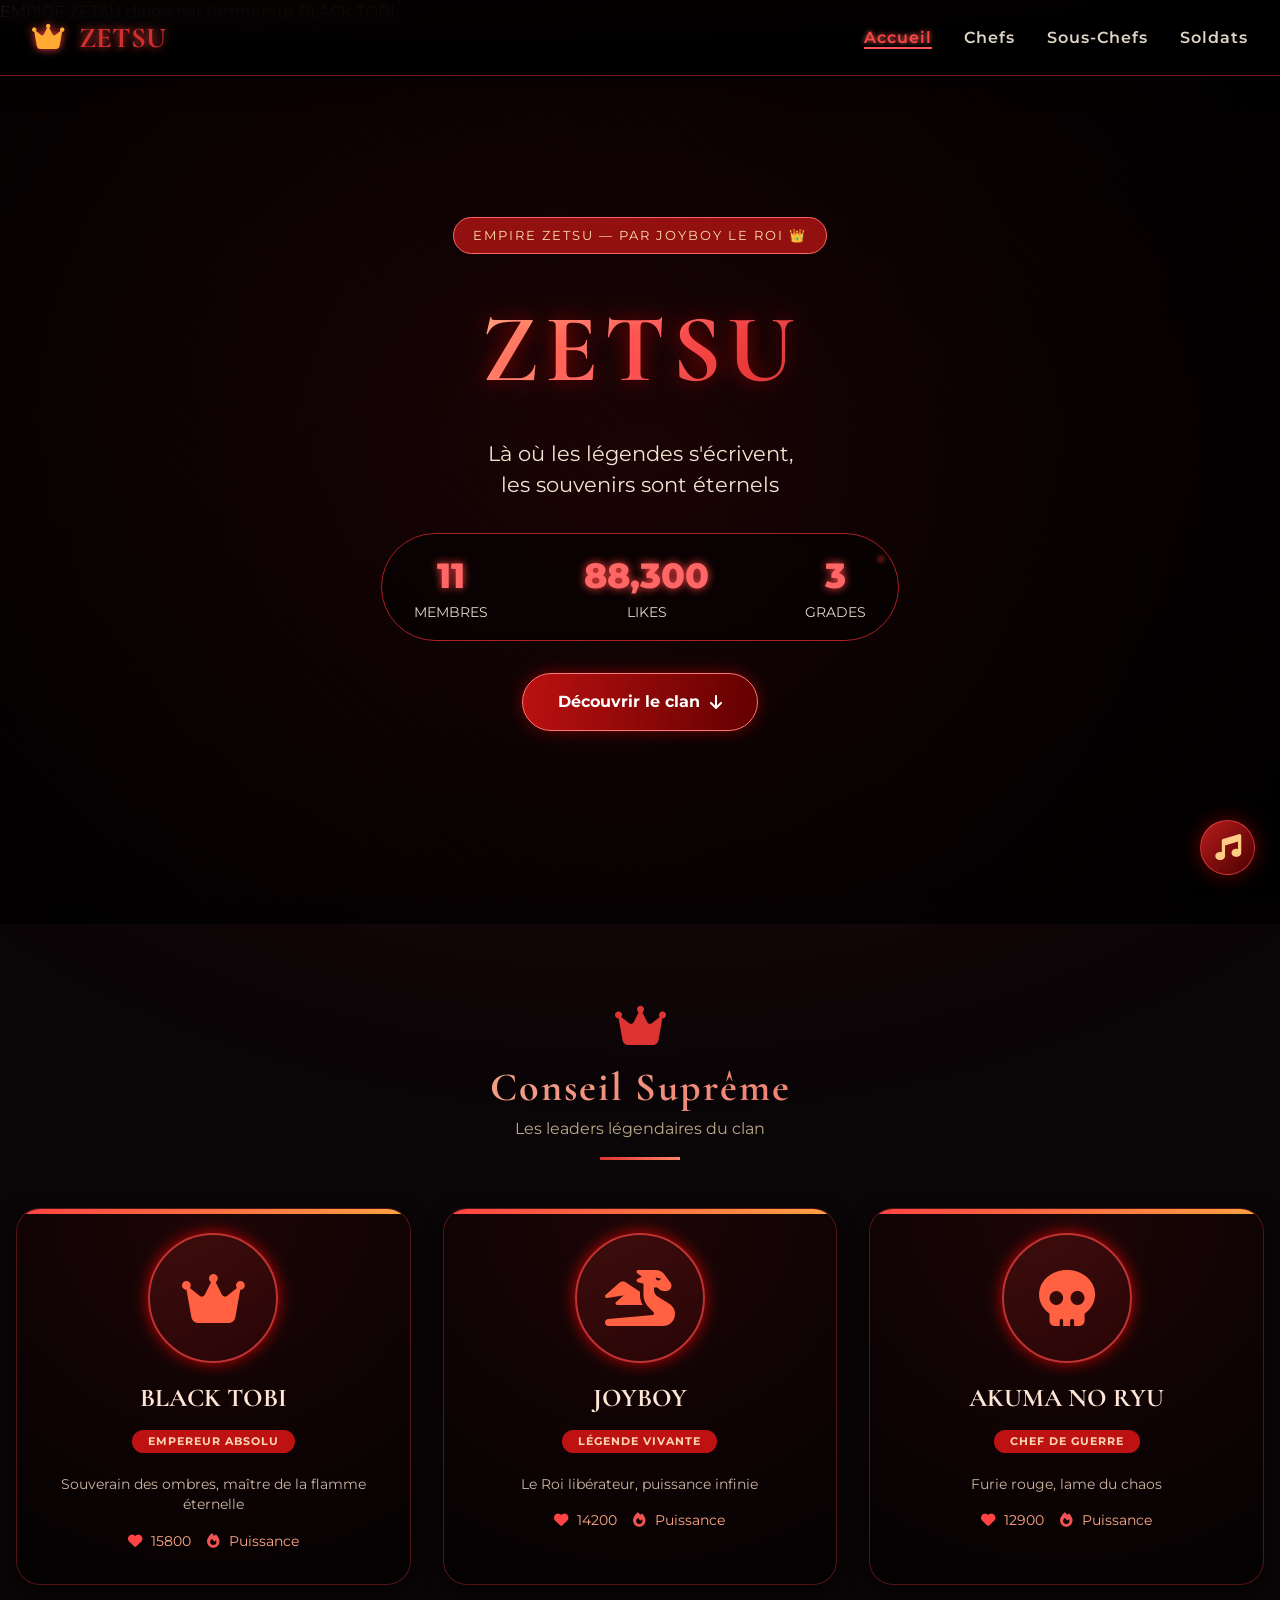
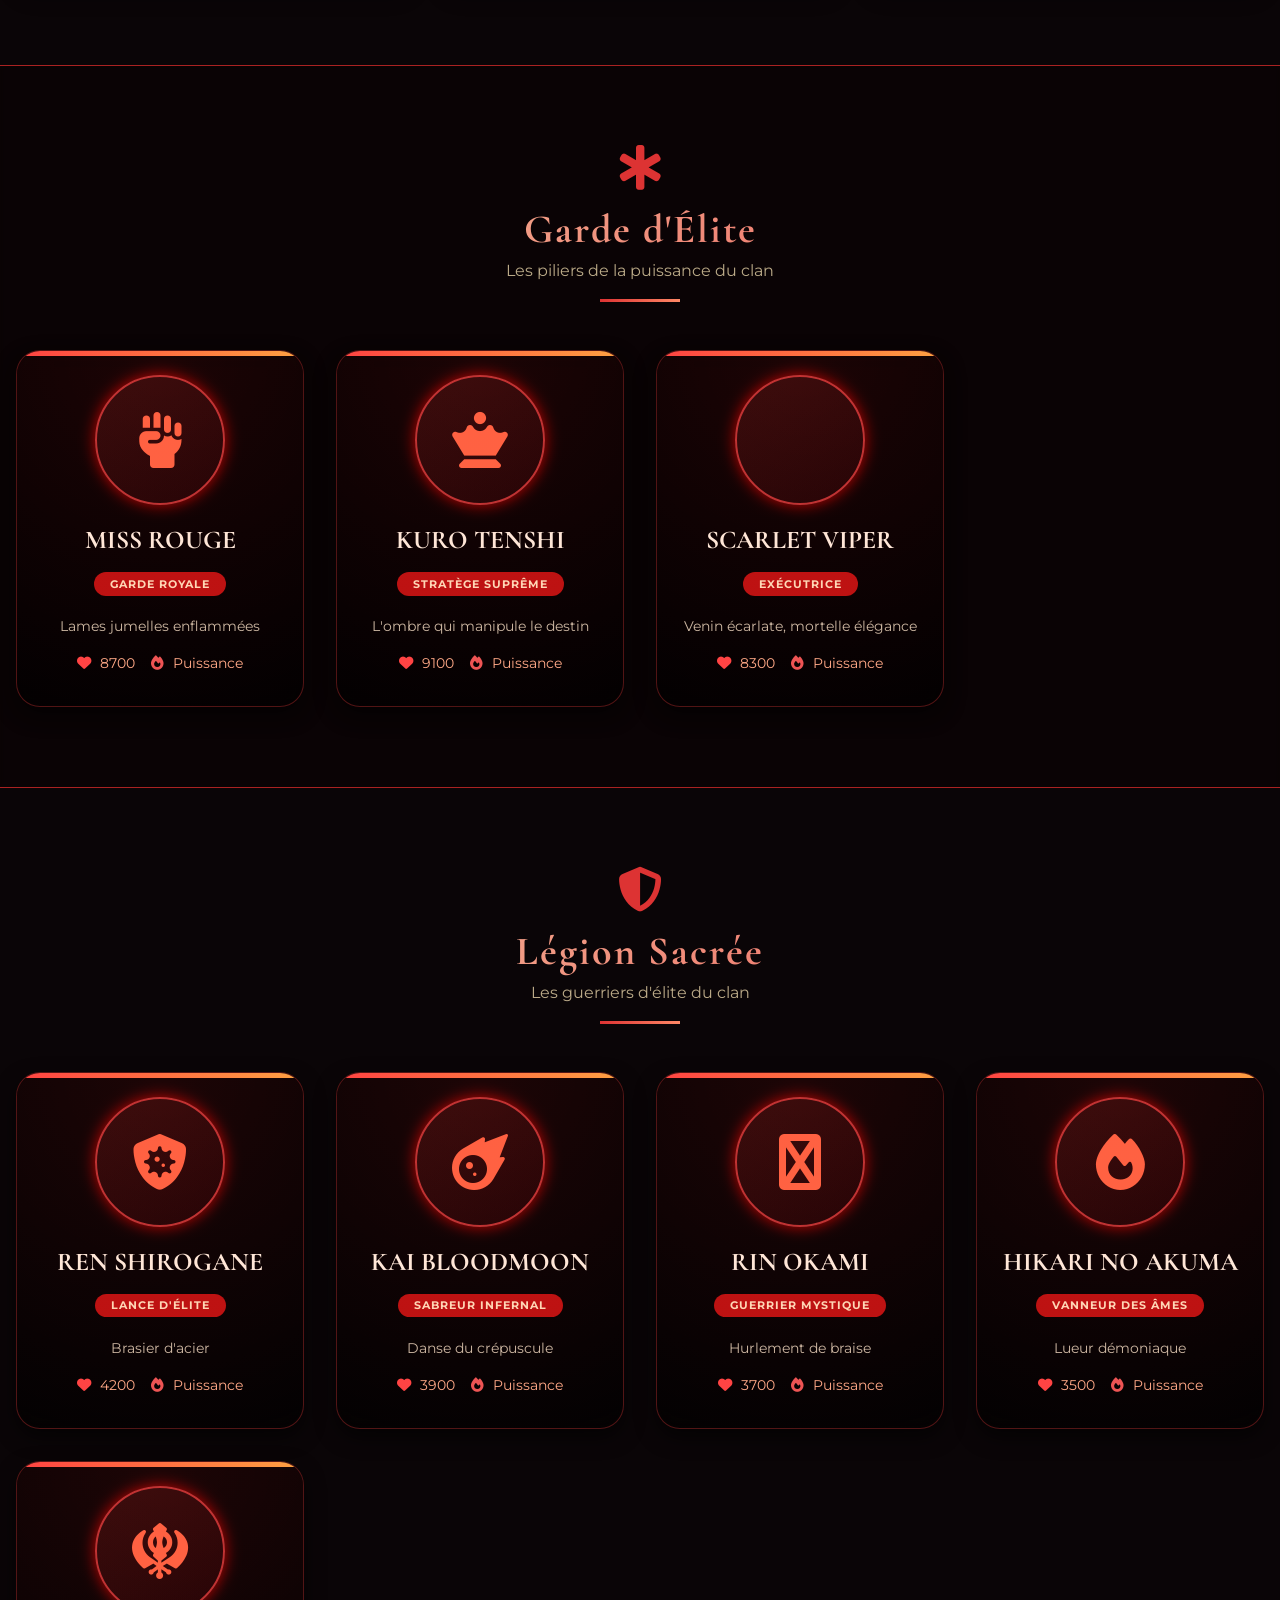
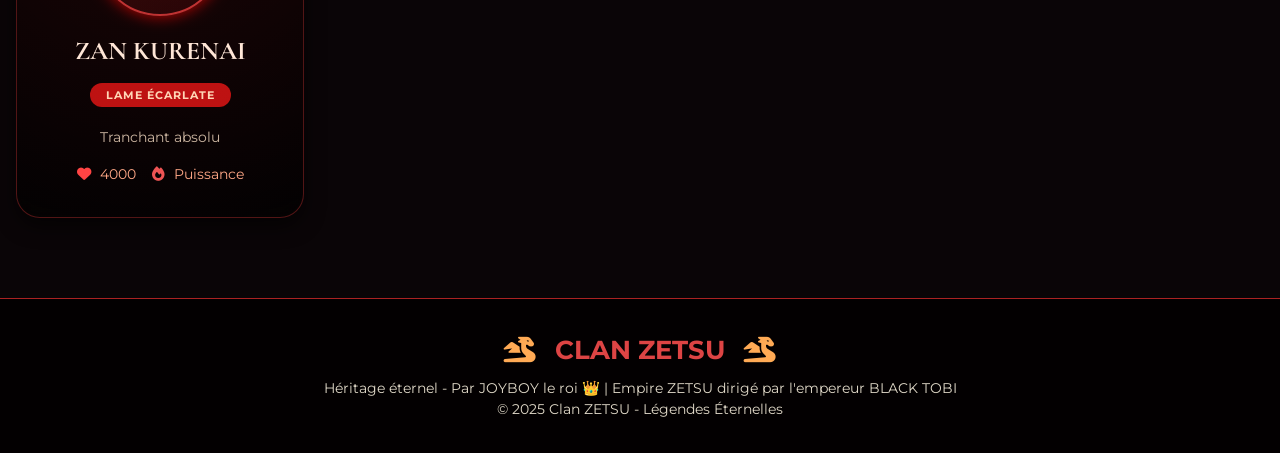
==== commit 25b3a23c: "Refactor index.html with internal styles and audio control Removed the external stylesheet link and " ====
--- a/index.html
+++ b/index.html
@@ -5,137 +5,778 @@
     <meta charset="UTF-8">
     <meta name="viewport" content="width=device-width, initial-scale=1.0, user-scalable=yes">
     <title>Clan ZETSU - Légendes Éternelles</title>
-    <link rel="stylesheet" href="style.css">
     <link href="https://fonts.googleapis.com/css2?family=Cormorant+Garamond:wght@300;400;600;700&family=Montserrat:wght@300;400;600;800&display=swap" rel="stylesheet">
     <link rel="stylesheet" href="https://cdnjs.cloudflare.com/ajax/libs/font-awesome/6.4.0/css/all.min.css">
+    <style>
+        * {
+            margin: 0;
+            padding: 0;
+            box-sizing: border-box;
+        }
+
+        body {
+            font-family: 'Montserrat', sans-serif;
+            background-color: #0a0507;
+            color: #e0d8c8;
+            overflow-x: hidden;
+            line-height: 1.5;
+        }
+
+        /* FOND ANIMÉ AVEC EFFET ROUGE/NOIR */
+        .fixed-bg {
+            position: fixed;
+            top: 0;
+            left: 0;
+            width: 100%;
+            height: 100%;
+            z-index: -2;
+            background: radial-gradient(circle at 20% 30%, #1a0508 0%, #020001 100%);
+        }
+
+        .fixed-bg::before {
+            content: "";
+            position: absolute;
+            top: 0;
+            left: 0;
+            width: 100%;
+            height: 100%;
+            background: repeating-linear-gradient(45deg, rgba(180, 20, 20, 0.03) 0px, rgba(180, 20, 20, 0.03) 2px, transparent 2px, transparent 8px);
+            pointer-events: none;
+        }
+
+        .fixed-bg::after {
+            content: "";
+            position: absolute;
+            width: 150%;
+            height: 150%;
+            top: -25%;
+            left: -25%;
+            background: radial-gradient(ellipse at center, rgba(200, 30, 30, 0.15) 0%, rgba(0,0,0,0) 70%);
+            animation: pulseRed 8s ease-in-out infinite;
+        }
+
+        @keyframes pulseRed {
+            0% { opacity: 0.3; transform: scale(1);}
+            50% { opacity: 0.7; transform: scale(1.05);}
+            100% { opacity: 0.3; transform: scale(1);}
+        }
+
+        /* AUDIO BTN */
+        .audio-btn {
+            position: fixed;
+            bottom: 25px;
+            right: 25px;
+            z-index: 1000;
+            background: linear-gradient(135deg, #b81c1c, #4a0000);
+            border: 1px solid rgba(255, 80, 80, 0.6);
+            color: #ffcc88;
+            width: 55px;
+            height: 55px;
+            border-radius: 50%;
+            cursor: pointer;
+            font-size: 26px;
+            box-shadow: 0 0 20px rgba(200, 0, 0, 0.5);
+            transition: 0.3s;
+            backdrop-filter: blur(4px);
+        }
+
+        .audio-btn:hover {
+            transform: scale(1.1);
+            background: #c22;
+            box-shadow: 0 0 30px red;
+        }
+
+        /* NAVIGATION */
+        .nav-bar {
+            position: fixed;
+            top: 0;
+            width: 100%;
+            background: rgba(0, 0, 0, 0.85);
+            backdrop-filter: blur(15px);
+            z-index: 100;
+            border-bottom: 1px solid rgba(200, 40, 40, 0.6);
+            box-shadow: 0 5px 20px rgba(0,0,0,0.5);
+        }
+
+        .nav-container {
+            max-width: 1300px;
+            margin: 0 auto;
+            padding: 1rem 2rem;
+            display: flex;
+            justify-content: space-between;
+            align-items: center;
+        }
+
+        .logo {
+            font-family: 'Cormorant Garamond', serif;
+            font-size: 1.8rem;
+            font-weight: 700;
+            color: #d32f2f;
+            text-shadow: 0 0 8px #ff4444;
+        }
+
+        .logo i {
+            margin-right: 8px;
+            color: #ffaa33;
+        }
+
+        .nav-menu {
+            display: flex;
+            gap: 2rem;
+            list-style: none;
+        }
+
+        .nav-link {
+            color: #ddd4c5;
+            text-decoration: none;
+            font-weight: 600;
+            letter-spacing: 1px;
+            transition: 0.3s;
+            font-size: 1rem;
+        }
+
+        .nav-link:hover, .nav-link.active {
+            color: #ff4444;
+            text-shadow: 0 0 5px #ff6666;
+        }
+
+        .nav-toggle {
+            display: none;
+            flex-direction: column;
+            cursor: pointer;
+        }
+
+        .nav-toggle span {
+            width: 28px;
+            height: 2px;
+            background: #ff5555;
+            margin: 4px 0;
+            transition: 0.3s;
+        }
+
+        /* HERO */
+        .hero {
+            min-height: 100vh;
+            display: flex;
+            align-items: center;
+            justify-content: center;
+            text-align: center;
+            position: relative;
+            padding: 2rem;
+        }
+
+        .hero-overlay {
+            position: absolute;
+            top: 0;
+            left: 0;
+            width: 100%;
+            height: 100%;
+            background: radial-gradient(circle, rgba(0,0,0,0.4) 0%, rgba(0,0,0,0.8) 100%);
+        }
+
+        .hero-content {
+            position: relative;
+            z-index: 3;
+            max-width: 900px;
+        }
+
+        .hero-badge {
+            display: inline-block;
+            background: rgba(180, 20, 20, 0.8);
+            backdrop-filter: blur(5px);
+            padding: 0.5rem 1.2rem;
+            border-radius: 40px;
+            font-size: 0.8rem;
+            letter-spacing: 2px;
+            margin-bottom: 1.5rem;
+            border: 1px solid #ff6666;
+            color: #ffddaa;
+        }
+
+        .hero-title {
+            font-size: 6rem;
+            font-family: 'Cormorant Garamond', serif;
+            font-weight: 800;
+            background: linear-gradient(135deg, #ffdd99, #ff6666, #b11);
+            -webkit-background-clip: text;
+            background-clip: text;
+            color: transparent;
+            text-shadow: 0 0 20px rgba(255,0,0,0.5);
+            letter-spacing: 6px;
+            margin-bottom: 1rem;
+        }
+
+        .hero-subtitle {
+            font-size: 1.3rem;
+            margin-bottom: 2rem;
+            color: #f0e6d2;
+        }
+
+        .hero-stats {
+            display: flex;
+            justify-content: center;
+            gap: 3rem;
+            margin: 2rem 0;
+            background: rgba(0,0,0,0.5);
+            backdrop-filter: blur(5px);
+            padding: 1rem 2rem;
+            border-radius: 60px;
+            border: 1px solid #a22;
+        }
+
+        .stat-number {
+            font-size: 2.2rem;
+            font-weight: 800;
+            color: #ff6666;
+            display: block;
+        }
+
+        .stat-label {
+            font-size: 0.9rem;
+            text-transform: uppercase;
+        }
+
+        .hero-btn {
+            display: inline-flex;
+            align-items: center;
+            gap: 10px;
+            background: linear-gradient(95deg, #b11, #630000);
+            padding: 1rem 2.2rem;
+            border-radius: 50px;
+            color: white;
+            font-weight: bold;
+            text-decoration: none;
+            transition: 0.3s;
+            border: 1px solid #ff7777;
+            box-shadow: 0 0 15px rgba(255,0,0,0.4);
+        }
+
+        .hero-btn:hover {
+            transform: translateY(-5px);
+            background: #c22;
+            box-shadow: 0 0 25px red;
+        }
+
+        /* SECTIONS */
+        .section {
+            padding: 5rem 1rem;
+        }
+
+        .alt-bg {
+            background: rgba(10, 3, 5, 0.7);
+            backdrop-filter: blur(2px);
+            border-top: 1px solid #a22;
+            border-bottom: 1px solid #a22;
+        }
+
+        .section-container {
+            max-width: 1300px;
+            margin: 0 auto;
+        }
+
+        .section-header {
+            text-align: center;
+            margin-bottom: 3rem;
+        }
+
+        .section-icon {
+            font-size: 2.8rem;
+            color: #d33;
+            margin-bottom: 0.5rem;
+        }
+
+        .section-title {
+            font-size: 2.5rem;
+            font-family: 'Cormorant Garamond', serif;
+            font-weight: 700;
+            letter-spacing: 2px;
+        }
+
+        .section-subtitle {
+            color: #bbaa88;
+            margin-bottom: 0.8rem;
+        }
+
+        .section-line {
+            width: 80px;
+            height: 3px;
+            background: linear-gradient(90deg, #d33, #ff8866);
+            margin: 1rem auto 0;
+        }
+
+        /* GRILLES */
+        .members-grid {
+            display: grid;
+            grid-template-columns: repeat(auto-fill, minmax(280px, 1fr));
+            gap: 2rem;
+            margin-top: 2rem;
+        }
+
+        .chefs-grid {
+            grid-template-columns: repeat(auto-fit, minmax(300px, 1fr));
+        }
+
+        /* CARTES AVEC EFFET ROUGE ATTRACTIF */
+        .member-card {
+            background: rgba(0, 0, 0, 0.6);
+            backdrop-filter: blur(12px);
+            border-radius: 24px;
+            overflow: hidden;
+            transition: 0.4s cubic-bezier(0.2, 0.9, 0.4, 1.1);
+            border: 1px solid rgba(200, 50, 50, 0.4);
+            box-shadow: 0 8px 20px rgba(0,0,0,0.6);
+            text-align: center;
+            padding: 1.5rem 1rem 2rem;
+            position: relative;
+        }
+
+        .member-card::before {
+            content: '';
+            position: absolute;
+            top: 0;
+            left: 0;
+            width: 100%;
+            height: 5px;
+            background: linear-gradient(90deg, #ff4444, #ffaa44);
+        }
+
+        .member-card:hover {
+            transform: translateY(-10px) scale(1.02);
+            border-color: #ff5555;
+            box-shadow: 0 0 30px rgba(255, 40, 40, 0.6);
+            background: rgba(30, 5, 8, 0.85);
+        }
+
+        .member-avatar {
+            width: 130px;
+            height: 130px;
+            margin: 0 auto 1rem;
+            background: linear-gradient(145deg, #2a0a0a, #1a0204);
+            border-radius: 50%;
+            display: flex;
+            align-items: center;
+            justify-content: center;
+            font-size: 3.5rem;
+            color: #ff6644;
+            border: 2px solid #b33;
+            box-shadow: 0 0 15px #b00;
+            transition: 0.3s;
+        }
+
+        .member-card:hover .member-avatar {
+            transform: scale(1.05);
+            border-color: #ff7777;
+            box-shadow: 0 0 25px #ff3333;
+        }
+
+        .member-name {
+            font-size: 1.6rem;
+            font-weight: 700;
+            font-family: 'Cormorant Garamond', serif;
+            margin-bottom: 0.3rem;
+            color: #fff0e0;
+        }
+
+        .member-rank {
+            display: inline-block;
+            background: #b11;
+            padding: 0.2rem 1rem;
+            border-radius: 30px;
+            font-size: 0.7rem;
+            font-weight: bold;
+            letter-spacing: 1px;
+            color: #ffddbb;
+            margin: 0.5rem 0;
+        }
+
+        .member-desc {
+            font-size: 0.85rem;
+            color: #cbbaa5;
+            margin: 0.8rem 0;
+            padding: 0 0.5rem;
+        }
+
+        .member-stats {
+            display: flex;
+            justify-content: center;
+            gap: 1rem;
+            margin-top: 1rem;
+            font-size: 0.9rem;
+            color: #ffaa88;
+        }
+
+        .member-stats span i {
+            margin-right: 5px;
+            color: #e55;
+        }
+
+        /* FOOTER */
+        .footer {
+            background: #030001;
+            border-top: 1px solid #a22;
+            padding: 2rem;
+            text-align: center;
+            font-size: 0.9rem;
+        }
+
+        .footer-brand {
+            font-size: 1.6rem;
+            font-weight: bold;
+            margin-bottom: 0.5rem;
+            color: #d44;
+        }
+
+        .footer-brand i {
+            margin: 0 12px;
+            color: #ffaa55;
+        }
+
+        /* RESPONSIVE */
+        @media (max-width: 768px) {
+            .hero-title { font-size: 3rem; }
+            .nav-menu {
+                position: fixed;
+                left: -100%;
+                top: 70px;
+                flex-direction: column;
+                background: rgba(0,0,0,0.95);
+                width: 100%;
+                text-align: center;
+                transition: 0.3s;
+                padding: 2rem;
+                gap: 1.5rem;
+            }
+            .nav-menu.active { left: 0; }
+            .nav-toggle { display: flex; }
+            .hero-stats { flex-direction: column; gap: 0.8rem; border-radius: 30px; width: 80%; margin: 1rem auto; }
+        }
+
+        /* curseur personnalisé rouge feu */
+        ::selection {
+            background: #b11;
+            color: #ffddaa;
+        }
+        ::-webkit-scrollbar {
+            width: 8px;
+        }
+        ::-webkit-scrollbar-track {
+            background: #0a0002;
+        }
+        ::-webkit-scrollbar-thumb {
+            background: #b33;
+            border-radius: 10px;
+        }
+    </style>
 </head>
 <body>
-    <!-- Fond fixe -->
-    <div class="fixed-bg"></div>
-
-    <!-- Audio -->
-    <audio id="bgAudio" loop>
-        <source src="song.mp3 2.m4a" type="audio/mpeg">
-        <source src="song.mp3.m4a" type="audio/mp4">
-    </audio>
-
-    <!-- Contrôle audio -->
-    <button id="audioBtn" class="audio-btn">
-        <i class="fas fa-music"></i>
-    </button>
-
-    <!-- Navigation -->
-    <nav class="nav-bar">
-        <div class="nav-container">
-            <div class="logo">
-                <i class="fas fa-crown"></i>
-                <span>ZETSU</span>
+<div class="fixed-bg"></div>
+<audio id="bgAudio" loop>
+    <source src="song.mp3 2.m4a" type="audio/mpeg">
+    <source src="song.mp3.m4a" type="audio/mp4">
+</audio>
+<button id="audioBtn" class="audio-btn"><i class="fas fa-music"></i></button>
+
+<nav class="nav-bar">
+    <div class="nav-container">
+        <div class="logo"><i class="fas fa-crown"></i> ZETSU</div>
+        <ul class="nav-menu">
+            <li><a href="#accueil" class="nav-link active">Accueil</a></li>
+            <li><a href="#chefs" class="nav-link">Chefs</a></li>
+            <li><a href="#souschefs" class="nav-link">Sous-Chefs</a></li>
+            <li><a href="#soldats" class="nav-link">Soldats</a></li>
+        </ul>
+        <div class="nav-toggle"><span></span><span></span><span></span></div>
+    </div>
+</nav>
+
+<section id="accueil" class="hero">
+    <div class="hero-overlay"></div>
+    <div class="hero-content">
+        <div class="hero-badge">EMPIRE ZETSU — PAR JOYBOY LE ROI 👑</div>
+        <h1 class="hero-title">ZETSU</h1>
+        <p class="hero-subtitle">Là où les légendes s'écrivent,<br>les souvenirs sont éternels</p>
+        <div class="hero-stats">
+            <div class="stat-item"><span class="stat-number" id="totalMembers">0</span><span class="stat-label">Membres</span></div>
+            <div class="stat-divider"></div>
+            <div class="stat-item"><span class="stat-number" id="totalLikes">0</span><span class="stat-label">Likes</span></div>
+            <div class="stat-divider"></div>
+            <div class="stat-item"><span class="stat-number">3</span><span class="stat-label">Grades</span></div>
+        </div>
+        <a href="#chefs" class="hero-btn"><span>Découvrir le clan</span><i class="fas fa-arrow-down"></i></a>
+    </div>
+</section>
+
+<section id="chefs" class="section">
+    <div class="section-container">
+        <div class="section-header"><div class="section-icon"><i class="fas fa-crown"></i></div><h2 class="section-title">Conseil Suprême</h2><p class="section-subtitle">Les leaders légendaires du clan</p><div class="section-line"></div></div>
+        <div id="chefsContainer" class="members-grid chefs-grid"></div>
+    </div>
+</section>
+
+<section id="souschefs" class="section alt-bg">
+    <div class="section-container">
+        <div class="section-header"><div class="section-icon"><i class="fas fa-star-of-life"></i></div><h2 class="section-title">Garde d'Élite</h2><p class="section-subtitle">Les piliers de la puissance du clan</p><div class="section-line"></div></div>
+        <div id="sousChefsContainer" class="members-grid"></div>
+    </div>
+</section>
+
+<section id="soldats" class="section">
+    <div class="section-container">
+        <div class="section-header"><div class="section-icon"><i class="fas fa-shield-alt"></i></div><h2 class="section-title">Légion Sacrée</h2><p class="section-subtitle">Les guerriers d'élite du clan</p><div class="section-line"></div></div>
+        <div id="soldatsContainer" class="members-grid"></div>
+    </div>
+</section>
+
+<footer class="footer">
+    <div class="footer-container"><div class="footer-brand"><i class="fas fa-dragon"></i> CLAN ZETSU <i class="fas fa-dragon"></i></div><p class="footer-text">Héritage éternel - Par JOYBOY le roi 👑 | Empire ZETSU dirigé par l'empereur BLACK TOBI</p><div class="footer-copyright"><p>© 2025 Clan ZETSU - Légendes Éternelles</p></div></div>
+</footer>
+
+<script>
+    // Membres avec couleurs rougeoyantes et effets attractifs
+    const membresData = {
+        chefs: [
+            { name: "BLACK TOBI", rank: "EMPEREUR ABSOLU", desc: "Souverain des ombres, maître de la flamme éternelle", likes: 15800, avatarIcon: "fas fa-crown", bgEffect: true },
+            { name: "JOYBOY", rank: "LÉGENDE VIVANTE", desc: "Le Roi libérateur, puissance infinie", likes: 14200, avatarIcon: "fas fa-dragon" },
+            { name: "AKUMA NO RYU", rank: "CHEF DE GUERRE", desc: "Furie rouge, lame du chaos", likes: 12900, avatarIcon: "fas fa-skull" }
+        ],
+        souschefs: [
+            { name: "MISS ROUGE", rank: "GARDE ROYALE", desc: "Lames jumelles enflammées", likes: 8700, avatarIcon: "fas fa-fist-raised" },
+            { name: "KURO TENSHI", rank: "STRATÈGE SUPRÊME", desc: "L'ombre qui manipule le destin", likes: 9100, avatarIcon: "fas fa-chess-queen" },
+            { name: "SCARLET VIPER", rank: "EXÉCUTRICE", desc: "Venin écarlate, mortelle élégance", likes: 8300, avatarIcon: "fas fa-snake" }
+        ],
+        soldats: [
+            { name: "REN SHIROGANE", rank: "LANCE D'ÉLITE", desc: "Brasier d'acier", likes: 4200, avatarIcon: "fas fa-shield-virus" },
+            { name: "KAI BLOODMOON", rank: "SABREUR INFERNAL", desc: "Danse du crépuscule", likes: 3900, avatarIcon: "fas fa-meteor" },
+            { name: "RIN OKAMI", rank: "GUERRIER MYSTIQUE", desc: "Hurlement de braise", likes: 3700, avatarIcon: "fas fa-wolf-pack-battalion" },
+            { name: "HIKARI NO AKUMA", rank: "VANNEUR DES ÂMES", desc: "Lueur démoniaque", likes: 3500, avatarIcon: "fas fa-fire" },
+            { name: "ZAN KURENAI", rank: "LAME ÉCARLATE", desc: "Tranchant absolu", likes: 4000, avatarIcon: "fas fa-khanda" }
+        ]
+    };
+
+    // Fonction pour générer les cartes avec animations attractives rouges
+    function createMemberCard(member, type) {
+        let avatarHtml = `<div class="member-avatar"><i class="${member.avatarIcon}"></i></div>`;
+        let likeVal = member.likes || Math.floor(Math.random() * 9000) + 2000;
+        // Ajouter un effet rouge brillant aléatoire pour attirer
+        const card = document.createElement('div');
+        card.className = 'member-card';
+        card.setAttribute('data-likes', likeVal);
+        card.innerHTML = `
+            ${avatarHtml}
+            <div class="member-name">${member.name}</div>
+            <div class="member-rank">${member.rank}</div>
+            <div class="member-desc">${member.desc}</div>
+            <div class="member-stats">
+                <span><i class="fas fa-heart" style="color:#ff4444;"></i> <span class="like-counter">${likeVal}</span></span>
+                <span><i class="fas fa-fire"></i> Puissance</span>
             </div>
-            <ul class="nav-menu">
-                <li><a href="#accueil" class="nav-link active">Accueil</a></li>
-                <li><a href="#chefs" class="nav-link">Chefs</a></li>
-                <li><a href="#souschefs" class="nav-link">Sous-Chefs</a></li>
-                <li><a href="#soldats" class="nav-link">Soldats</a></li>
-            </ul>
-            <div class="nav-toggle">
-                <span></span>
-                <span></span>
-                <span></span>
-            </div>
-        </div>
-    </nav>
-
-    <!-- Section Accueil -->
-    <section id="accueil" class="hero">
-        <div class="hero-overlay"></div>
-        <div class="hero-content">
-            <div class="hero-badge">CLAN OFFICIEL</div>
-            <h1 class="hero-title">ZETSU</h1>
-            <p class="hero-subtitle">Là où les légendes s'écrivent,<br>les souvenirs sont éternels</p>
-            <div class="hero-stats">
-                <div class="stat-item">
-                    <span class="stat-number" id="totalMembers">0</span>
-                    <span class="stat-label">Membres</span>
-                </div>
-                <div class="stat-divider"></div>
-                <div class="stat-item">
-                    <span class="stat-number" id="totalLikes">0</span>
-                    <span class="stat-label">Likes</span>
-                </div>
-                <div class="stat-divider"></div>
-                <div class="stat-item">
-                    <span class="stat-number">3</span>
-                    <span class="stat-label">Grades</span>
-                </div>
-            </div>
-            <a href="#chefs" class="hero-btn">
-                <span>Découvrir le clan</span>
-                <i class="fas fa-arrow-down"></i>
-            </a>
-        </div>
-    </section>
-
-    <!-- Section Chefs -->
-    <section id="chefs" class="section">
-        <div class="section-container">
-            <div class="section-header">
-                <div class="section-icon">
-                    <i class="fas fa-crown"></i>
-                </div>
-                <h2 class="section-title">Conseil Suprême</h2>
-                <p class="section-subtitle">Les leaders légendaires du clan</p>
-                <div class="section-line"></div>
-            </div>
-            <div id="chefsContainer" class="members-grid chefs-grid"></div>
-        </div>
-    </section>
-
-    <!-- Section Sous-Chefs -->
-    <section id="souschefs" class="section alt-bg">
-        <div class="section-container">
-            <div class="section-header">
-                <div class="section-icon">
-                    <i class="fas fa-star-of-life"></i>
-                </div>
-                <h2 class="section-title">Garde d'Élite</h2>
-                <p class="section-subtitle">Les piliers de la puissance du clan</p>
-                <div class="section-line"></div>
-            </div>
-            <div id="sousChefsContainer" class="members-grid"></div>
-        </div>
-    </section>
-
-    <!-- Section Soldats -->
-    <section id="soldats" class="section">
-        <div class="section-container">
-            <div class="section-header">
-                <div class="section-icon">
-                    <i class="fas fa-shield-alt"></i>
-                </div>
-                <h2 class="section-title">Légion Sacrée</h2>
-                <p class="section-subtitle">Les guerriers d'élite du clan</p>
-                <div class="section-line"></div>
-            </div>
-            <div id="soldatsContainer" class="members-grid"></div>
-        </div>
-    </section>
-
-    <!-- Footer -->
-    <footer class="footer">
-        <div class="footer-container">
-            <div class="footer-brand">
-                <i class="fas fa-dragon"></i>
-                <span>CLAN ZETSU</span>
-                <i class="fas fa-dragon"></i>
-            </div>
-            <p class="footer-text">Héritage éternel - Depuis la nuit des temps</p>
-            <div class="footer-copyright">
-                <p>© 2024 Clan ZETSU - Tous droits réservés</p>
-            </div>
-        </div>
-    </footer>
-
-    <script src="script.js"></script>
+            <div class="card-glow" style="position:absolute; bottom:0; left:0; width:100%; height:100%; pointer-events:none; background: radial-gradient(circle at 50% 0%, rgba(255,40,40,0.1), transparent); border-radius:24px;"></div>
+        `;
+        // effet additionnel au survol (déjà géré par CSS)
+        return card;
+    }
+
+    function updateTotalStats() {
+        let allMembers = [...membresData.chefs, ...membresData.souschefs, ...membresData.soldats];
+        let totalMemb = allMembers.length;
+        let totalLikes = allMembers.reduce((acc, m) => acc + (m.likes || 0), 0);
+        document.getElementById('totalMembers').innerText = totalMemb;
+        document.getElementById('totalLikes').innerText = totalLikes.toLocaleString();
+    }
+
+    function renderMembers() {
+        const chefsContainer = document.getElementById('chefsContainer');
+        const sousChefsContainer = document.getElementById('sousChefsContainer');
+        const soldatsContainer = document.getElementById('soldatsContainer');
+        
+        chefsContainer.innerHTML = '';
+        sousChefsContainer.innerHTML = '';
+        soldatsContainer.innerHTML = '';
+
+        membresData.chefs.forEach(chef => {
+            chefsContainer.appendChild(createMemberCard(chef, 'chef'));
+        });
+        membresData.souschefs.forEach(sous => {
+            sousChefsContainer.appendChild(createMemberCard(sous, 'sous'));
+        });
+        membresData.soldats.forEach(soldat => {
+            soldatsContainer.appendChild(createMemberCard(soldat, 'soldat'));
+        });
+        updateTotalStats();
+        attachLikeEffects();
+    }
+
+    // Fonction pour ajouter un effet "like" rouge attrayant : au clic sur le cœur, incrémente localement, maj total
+    function attachLikeEffects() {
+        const allCards = document.querySelectorAll('.member-card');
+        allCards.forEach(card => {
+            const heartSpan = card.querySelector('.member-stats span:first-child .like-counter');
+            if(!heartSpan) return;
+            const heartIcon = card.querySelector('.member-stats span:first-child i');
+            if(heartIcon && !card.hasAttribute('data-like-bound')) {
+                heartIcon.style.cursor = 'pointer';
+                heartIcon.style.transition = '0.2s';
+                heartIcon.addEventListener('click', (e) => {
+                    e.stopPropagation();
+                    let currentLikes = parseInt(heartSpan.innerText.replace(/,/g,''));
+                    if(isNaN(currentLikes)) currentLikes = 0;
+                    const newLikes = currentLikes + 1;
+                    heartSpan.innerText = newLikes.toLocaleString();
+                    // Animation flash rouge
+                    heartIcon.style.transform = 'scale(1.3)';
+                    heartIcon.style.textShadow = '0 0 10px red';
+                    setTimeout(() => {
+                        heartIcon.style.transform = 'scale(1)';
+                        heartIcon.style.textShadow = 'none';
+                    }, 200);
+                    // Mettre à jour le total des likes globaux
+                    let allSpans = document.querySelectorAll('.member-stats span:first-child .like-counter');
+                    let total = 0;
+                    allSpans.forEach(span => {
+                        let val = parseInt(span.innerText.replace(/,/g,''));
+                        total += val;
+                    });
+                    document.getElementById('totalLikes').innerText = total.toLocaleString();
+                    
+                    // petite notification visuelle rouge
+                    const notif = document.createElement('div');
+                    notif.innerText = '+1 ❤️';
+                    notif.style.position = 'fixed';
+                    notif.style.bottom = '80px';
+                    notif.style.right = '30px';
+                    notif.style.background = '#b00';
+                    notif.style.color = '#ffcc88';
+                    notif.style.padding = '6px 14px';
+                    notif.style.borderRadius = '40px';
+                    notif.style.fontWeight = 'bold';
+                    notif.style.zIndex = '9999';
+                    notif.style.boxShadow = '0 0 15px red';
+                    notif.style.fontSize = '0.9rem';
+                    document.body.appendChild(notif);
+                    setTimeout(() => notif.remove(), 1000);
+                });
+                card.setAttribute('data-like-bound', 'true');
+            }
+        });
+    }
+
+    // Ajouter un effet supplémentaire : particules rouges subtiles sur hover des cartes
+    function addExtraRedEffect() {
+        const style = document.createElement('style');
+        style.textContent = `
+            .member-card:hover .member-avatar i {
+                text-shadow: 0 0 15px #ff3300;
+                animation: pulseIcon 0.6s infinite alternate;
+            }
+            @keyframes pulseIcon {
+                from { text-shadow: 0 0 5px red; }
+                to { text-shadow: 0 0 20px #ff6666; }
+            }
+            .member-card:hover {
+                border-image: linear-gradient(45deg, #ff4444, #ffaa44) 1;
+                box-shadow: 0 0 28px rgba(255, 0, 0, 0.7);
+            }
+            .hero-btn, .audio-btn {
+                animation: glowPulse 2s infinite;
+            }
+            @keyframes glowPulse {
+                0% { box-shadow: 0 0 5px #c33; }
+                100% { box-shadow: 0 0 20px #ff4444; }
+            }
+            .member-rank {
+                background: linear-gradient(95deg, #8b0000, #d33);
+                font-weight: bold;
+            }
+            .section-title {
+                background: linear-gradient(135deg, #f3cba5, #e55);
+                -webkit-background-clip: text;
+                background-clip: text;
+                color: transparent;
+            }
+            .hero-stats .stat-number {
+                text-shadow: 0 0 8px #ff4444;
+            }
+            .nav-link.active {
+                border-bottom: 2px solid #ff5555;
+            }
+        `;
+        document.head.appendChild(style);
+    }
+
+    // Audio management + rappel du titre
+    const audio = document.getElementById('bgAudio');
+    const audioBtn = document.getElementById('audioBtn');
+    let audioPlaying = false;
+    audioBtn.addEventListener('click', () => {
+        if(audioPlaying) {
+            audio.pause();
+            audioBtn.style.opacity = "0.7";
+        } else {
+            audio.play().catch(e => console.log("audio auto-blocked"));
+            audioBtn.style.opacity = "1";
+        }
+        audioPlaying = !audioPlaying;
+    });
+    // tentative de lecture automatique douce
+    document.body.addEventListener('click', function initAudio() {
+        if(!audioPlaying) {
+            audio.play().catch(()=>{});
+            audioPlaying = true;
+            audioBtn.style.opacity = "1";
+        }
+        document.body.removeEventListener('click', initAudio);
+    });
+    
+    // Menu mobile
+    const navToggle = document.querySelector('.nav-toggle');
+    const navMenu = document.querySelector('.nav-menu');
+    navToggle.addEventListener('click', () => {
+        navMenu.classList.toggle('active');
+    });
+    document.querySelectorAll('.nav-link').forEach(link => {
+        link.addEventListener('click', (e) => {
+            navMenu.classList.remove('active');
+            document.querySelectorAll('.nav-link').forEach(l => l.classList.remove('active'));
+            link.classList.add('active');
+        });
+    });
+    
+    // Smooth scroll
+    document.querySelectorAll('a[href^="#"]').forEach(anchor => {
+        anchor.addEventListener('click', function(e) {
+            e.preventDefault();
+            const targetId = this.getAttribute('href');
+            if(targetId === "#") return;
+            const target = document.querySelector(targetId);
+            if(target) {
+                target.scrollIntoView({ behavior: 'smooth', block: 'start' });
+            }
+        });
+    });
+    
+    // Mise en avant de l'empereur BLACK TOBI et effets rouges supplémentaires sur le titre
+    renderMembers();
+    addExtraRedEffect();
+    // Ajouter un effet "particules rouges" fantaisie légère pour attirer le regard
+    setInterval(() => {
+        const redGlow = document.createElement('div');
+        redGlow.style.position = 'fixed';
+        redGlow.style.bottom = Math.random() * window.innerHeight + 'px';
+        redGlow.style.left = Math.random() * window.innerWidth + 'px';
+        redGlow.style.width = '8px';
+        redGlow.style.height = '8px';
+        redGlow.style.background = 'radial-gradient(circle, #ff4444, transparent)';
+        redGlow.style.borderRadius = '50%';
+        redGlow.style.pointerEvents = 'none';
+        redGlow.style.zIndex = '9998';
+        redGlow.style.opacity = '0.6';
+        redGlow.style.filter = 'blur(2px)';
+        document.body.appendChild(redGlow);
+        setTimeout(() => redGlow.remove(), 800);
+    }, 1800);
+    
+    // Afficher un message glorieux dans la console
+    console.log("%c🔥 EMPIRE ZETSU - Dirigé par l'Empereur BLACK TOBI | Par JoyBoy le Roi 👑 🔥", "color: #ff4444; font-size: 18px; font-weight: bold; text-shadow: 2px 2px 0px #330000;");
+</script>
 </body>
 </html>
-zetsu house .... by joyboy le roi 👑 
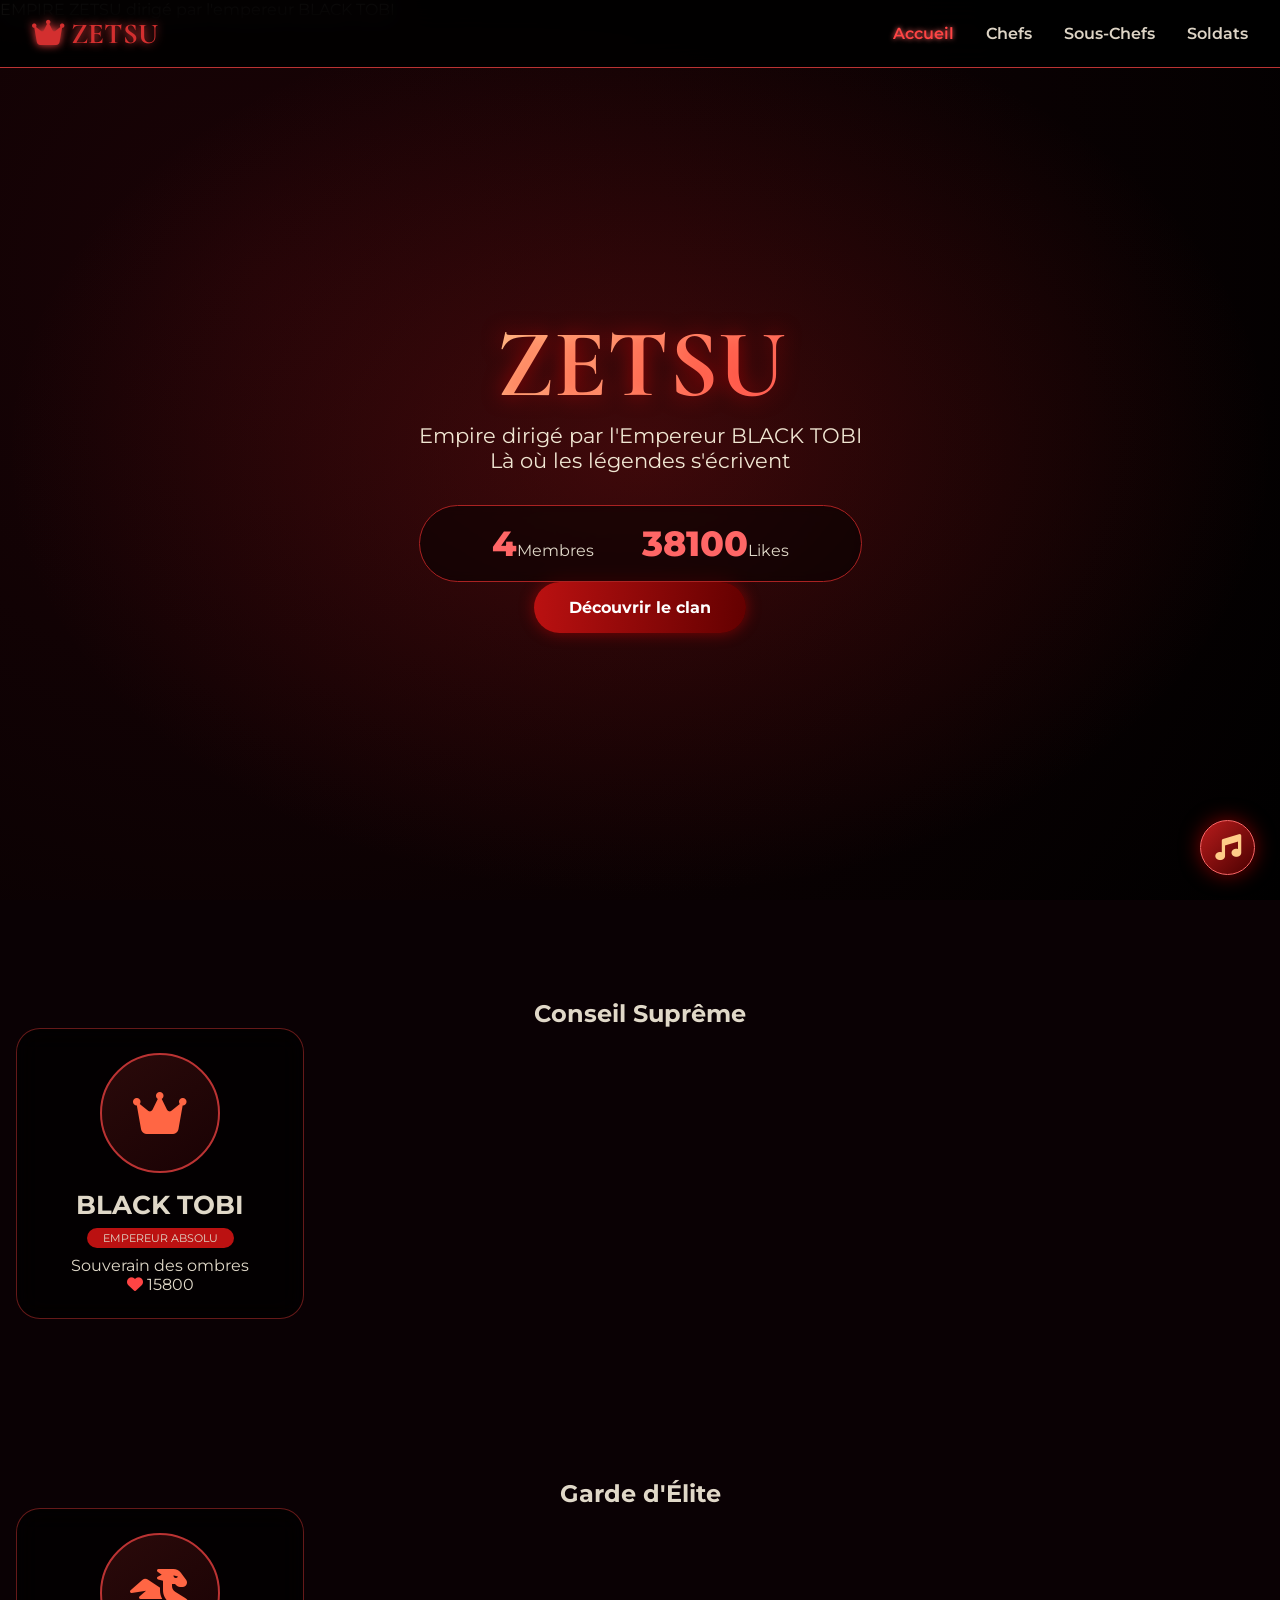
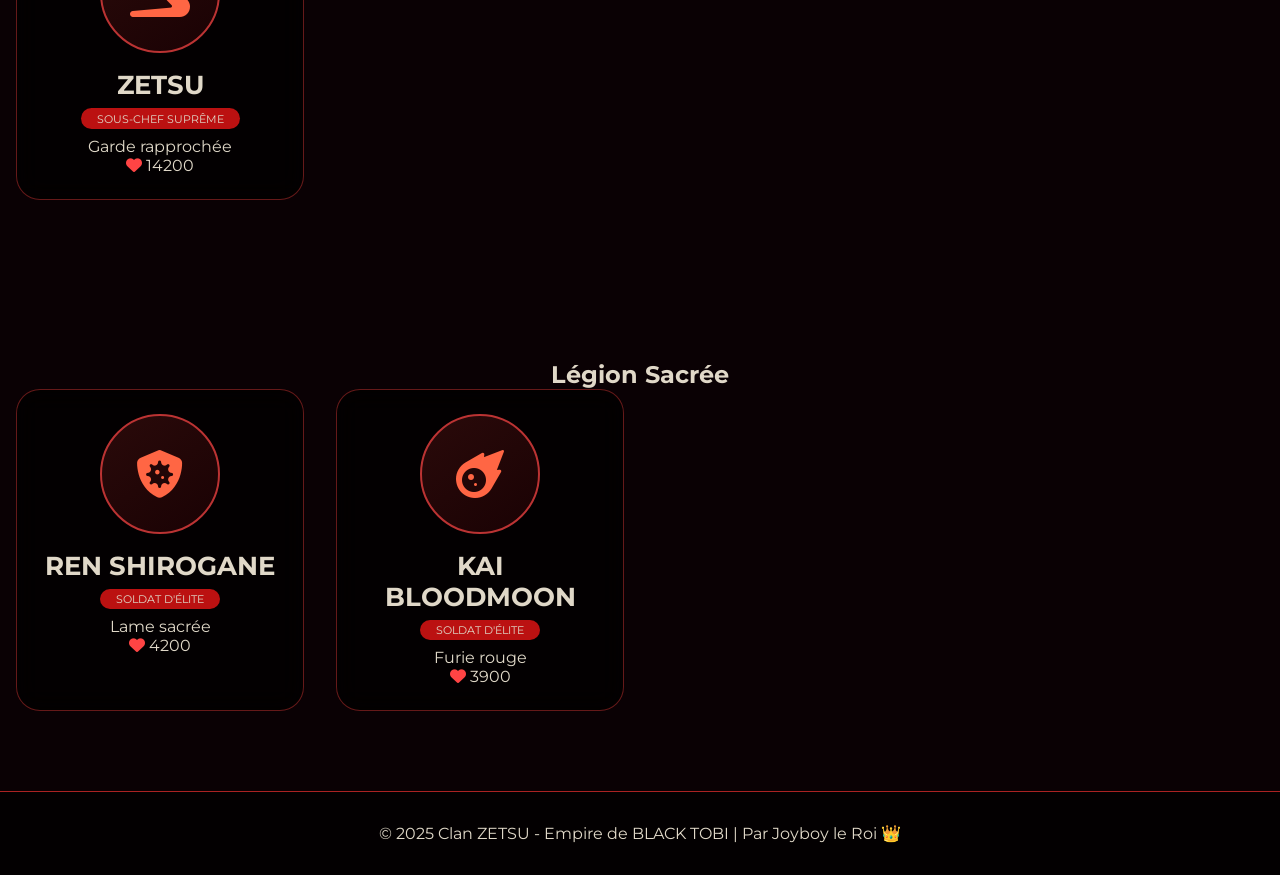
==== commit 3e6653ff: "Revise title and enhance webpage layout Updated the title and various styles for the Empire ZETSU we" ====
--- a/index.html
+++ b/index.html
@@ -1,782 +1,77 @@
-EMPIRE ZETSU dirigé par l'empereur BLACK TOBI 
+EMPIRE ZETSU dirigé par l'empereur BLACK TOBI
 <!DOCTYPE html>
 <html lang="fr">
 <head>
     <meta charset="UTF-8">
     <meta name="viewport" content="width=device-width, initial-scale=1.0, user-scalable=yes">
-    <title>Clan ZETSU - Légendes Éternelles</title>
+    <title>Clan ZETSU - Empire de BLACK TOBI</title>
     <link href="https://fonts.googleapis.com/css2?family=Cormorant+Garamond:wght@300;400;600;700&family=Montserrat:wght@300;400;600;800&display=swap" rel="stylesheet">
     <link rel="stylesheet" href="https://cdnjs.cloudflare.com/ajax/libs/font-awesome/6.4.0/css/all.min.css">
     <style>
-        * {
-            margin: 0;
-            padding: 0;
-            box-sizing: border-box;
-        }
-
-        body {
-            font-family: 'Montserrat', sans-serif;
-            background-color: #0a0507;
-            color: #e0d8c8;
-            overflow-x: hidden;
-            line-height: 1.5;
-        }
-
-        /* FOND ANIMÉ AVEC EFFET ROUGE/NOIR */
-        .fixed-bg {
-            position: fixed;
-            top: 0;
-            left: 0;
-            width: 100%;
-            height: 100%;
-            z-index: -2;
-            background: radial-gradient(circle at 20% 30%, #1a0508 0%, #020001 100%);
-        }
-
-        .fixed-bg::before {
-            content: "";
-            position: absolute;
-            top: 0;
-            left: 0;
-            width: 100%;
-            height: 100%;
-            background: repeating-linear-gradient(45deg, rgba(180, 20, 20, 0.03) 0px, rgba(180, 20, 20, 0.03) 2px, transparent 2px, transparent 8px);
-            pointer-events: none;
-        }
-
-        .fixed-bg::after {
-            content: "";
-            position: absolute;
-            width: 150%;
-            height: 150%;
-            top: -25%;
-            left: -25%;
-            background: radial-gradient(ellipse at center, rgba(200, 30, 30, 0.15) 0%, rgba(0,0,0,0) 70%);
-            animation: pulseRed 8s ease-in-out infinite;
-        }
-
-        @keyframes pulseRed {
-            0% { opacity: 0.3; transform: scale(1);}
-            50% { opacity: 0.7; transform: scale(1.05);}
-            100% { opacity: 0.3; transform: scale(1);}
-        }
-
-        /* AUDIO BTN */
-        .audio-btn {
-            position: fixed;
-            bottom: 25px;
-            right: 25px;
-            z-index: 1000;
-            background: linear-gradient(135deg, #b81c1c, #4a0000);
-            border: 1px solid rgba(255, 80, 80, 0.6);
-            color: #ffcc88;
-            width: 55px;
-            height: 55px;
-            border-radius: 50%;
-            cursor: pointer;
-            font-size: 26px;
-            box-shadow: 0 0 20px rgba(200, 0, 0, 0.5);
-            transition: 0.3s;
-            backdrop-filter: blur(4px);
-        }
-
-        .audio-btn:hover {
-            transform: scale(1.1);
-            background: #c22;
-            box-shadow: 0 0 30px red;
-        }
-
-        /* NAVIGATION */
-        .nav-bar {
-            position: fixed;
-            top: 0;
-            width: 100%;
-            background: rgba(0, 0, 0, 0.85);
-            backdrop-filter: blur(15px);
-            z-index: 100;
-            border-bottom: 1px solid rgba(200, 40, 40, 0.6);
-            box-shadow: 0 5px 20px rgba(0,0,0,0.5);
-        }
-
-        .nav-container {
-            max-width: 1300px;
-            margin: 0 auto;
-            padding: 1rem 2rem;
-            display: flex;
-            justify-content: space-between;
-            align-items: center;
-        }
-
-        .logo {
-            font-family: 'Cormorant Garamond', serif;
-            font-size: 1.8rem;
-            font-weight: 700;
-            color: #d32f2f;
-            text-shadow: 0 0 8px #ff4444;
-        }
-
-        .logo i {
-            margin-right: 8px;
-            color: #ffaa33;
-        }
-
-        .nav-menu {
-            display: flex;
-            gap: 2rem;
-            list-style: none;
-        }
-
-        .nav-link {
-            color: #ddd4c5;
-            text-decoration: none;
-            font-weight: 600;
-            letter-spacing: 1px;
-            transition: 0.3s;
-            font-size: 1rem;
-        }
-
-        .nav-link:hover, .nav-link.active {
-            color: #ff4444;
-            text-shadow: 0 0 5px #ff6666;
-        }
-
-        .nav-toggle {
-            display: none;
-            flex-direction: column;
-            cursor: pointer;
-        }
-
-        .nav-toggle span {
-            width: 28px;
-            height: 2px;
-            background: #ff5555;
-            margin: 4px 0;
-            transition: 0.3s;
-        }
-
-        /* HERO */
-        .hero {
-            min-height: 100vh;
-            display: flex;
-            align-items: center;
-            justify-content: center;
-            text-align: center;
-            position: relative;
-            padding: 2rem;
-        }
-
-        .hero-overlay {
-            position: absolute;
-            top: 0;
-            left: 0;
-            width: 100%;
-            height: 100%;
-            background: radial-gradient(circle, rgba(0,0,0,0.4) 0%, rgba(0,0,0,0.8) 100%);
-        }
-
-        .hero-content {
-            position: relative;
-            z-index: 3;
-            max-width: 900px;
-        }
-
-        .hero-badge {
-            display: inline-block;
-            background: rgba(180, 20, 20, 0.8);
-            backdrop-filter: blur(5px);
-            padding: 0.5rem 1.2rem;
-            border-radius: 40px;
-            font-size: 0.8rem;
-            letter-spacing: 2px;
-            margin-bottom: 1.5rem;
-            border: 1px solid #ff6666;
-            color: #ffddaa;
-        }
-
-        .hero-title {
-            font-size: 6rem;
-            font-family: 'Cormorant Garamond', serif;
-            font-weight: 800;
-            background: linear-gradient(135deg, #ffdd99, #ff6666, #b11);
-            -webkit-background-clip: text;
-            background-clip: text;
-            color: transparent;
-            text-shadow: 0 0 20px rgba(255,0,0,0.5);
-            letter-spacing: 6px;
-            margin-bottom: 1rem;
-        }
-
-        .hero-subtitle {
-            font-size: 1.3rem;
-            margin-bottom: 2rem;
-            color: #f0e6d2;
-        }
-
-        .hero-stats {
-            display: flex;
-            justify-content: center;
-            gap: 3rem;
-            margin: 2rem 0;
-            background: rgba(0,0,0,0.5);
-            backdrop-filter: blur(5px);
-            padding: 1rem 2rem;
-            border-radius: 60px;
-            border: 1px solid #a22;
-        }
-
-        .stat-number {
-            font-size: 2.2rem;
-            font-weight: 800;
-            color: #ff6666;
-            display: block;
-        }
-
-        .stat-label {
-            font-size: 0.9rem;
-            text-transform: uppercase;
-        }
-
-        .hero-btn {
-            display: inline-flex;
-            align-items: center;
-            gap: 10px;
-            background: linear-gradient(95deg, #b11, #630000);
-            padding: 1rem 2.2rem;
-            border-radius: 50px;
-            color: white;
-            font-weight: bold;
-            text-decoration: none;
-            transition: 0.3s;
-            border: 1px solid #ff7777;
-            box-shadow: 0 0 15px rgba(255,0,0,0.4);
-        }
-
-        .hero-btn:hover {
-            transform: translateY(-5px);
-            background: #c22;
-            box-shadow: 0 0 25px red;
-        }
-
-        /* SECTIONS */
-        .section {
-            padding: 5rem 1rem;
-        }
-
-        .alt-bg {
-            background: rgba(10, 3, 5, 0.7);
-            backdrop-filter: blur(2px);
-            border-top: 1px solid #a22;
-            border-bottom: 1px solid #a22;
-        }
-
-        .section-container {
-            max-width: 1300px;
-            margin: 0 auto;
-        }
-
-        .section-header {
-            text-align: center;
-            margin-bottom: 3rem;
-        }
-
-        .section-icon {
-            font-size: 2.8rem;
-            color: #d33;
-            margin-bottom: 0.5rem;
-        }
-
-        .section-title {
-            font-size: 2.5rem;
-            font-family: 'Cormorant Garamond', serif;
-            font-weight: 700;
-            letter-spacing: 2px;
-        }
-
-        .section-subtitle {
-            color: #bbaa88;
-            margin-bottom: 0.8rem;
-        }
-
-        .section-line {
-            width: 80px;
-            height: 3px;
-            background: linear-gradient(90deg, #d33, #ff8866);
-            margin: 1rem auto 0;
-        }
-
-        /* GRILLES */
-        .members-grid {
-            display: grid;
-            grid-template-columns: repeat(auto-fill, minmax(280px, 1fr));
-            gap: 2rem;
-            margin-top: 2rem;
-        }
-
-        .chefs-grid {
-            grid-template-columns: repeat(auto-fit, minmax(300px, 1fr));
-        }
-
-        /* CARTES AVEC EFFET ROUGE ATTRACTIF */
-        .member-card {
-            background: rgba(0, 0, 0, 0.6);
-            backdrop-filter: blur(12px);
-            border-radius: 24px;
-            overflow: hidden;
-            transition: 0.4s cubic-bezier(0.2, 0.9, 0.4, 1.1);
-            border: 1px solid rgba(200, 50, 50, 0.4);
-            box-shadow: 0 8px 20px rgba(0,0,0,0.6);
-            text-align: center;
-            padding: 1.5rem 1rem 2rem;
-            position: relative;
-        }
-
-        .member-card::before {
-            content: '';
-            position: absolute;
-            top: 0;
-            left: 0;
-            width: 100%;
-            height: 5px;
-            background: linear-gradient(90deg, #ff4444, #ffaa44);
-        }
-
-        .member-card:hover {
-            transform: translateY(-10px) scale(1.02);
-            border-color: #ff5555;
-            box-shadow: 0 0 30px rgba(255, 40, 40, 0.6);
-            background: rgba(30, 5, 8, 0.85);
-        }
-
-        .member-avatar {
-            width: 130px;
-            height: 130px;
-            margin: 0 auto 1rem;
-            background: linear-gradient(145deg, #2a0a0a, #1a0204);
-            border-radius: 50%;
-            display: flex;
-            align-items: center;
-            justify-content: center;
-            font-size: 3.5rem;
-            color: #ff6644;
-            border: 2px solid #b33;
-            box-shadow: 0 0 15px #b00;
-            transition: 0.3s;
-        }
-
-        .member-card:hover .member-avatar {
-            transform: scale(1.05);
-            border-color: #ff7777;
-            box-shadow: 0 0 25px #ff3333;
-        }
-
-        .member-name {
-            font-size: 1.6rem;
-            font-weight: 700;
-            font-family: 'Cormorant Garamond', serif;
-            margin-bottom: 0.3rem;
-            color: #fff0e0;
-        }
-
-        .member-rank {
-            display: inline-block;
-            background: #b11;
-            padding: 0.2rem 1rem;
-            border-radius: 30px;
-            font-size: 0.7rem;
-            font-weight: bold;
-            letter-spacing: 1px;
-            color: #ffddbb;
-            margin: 0.5rem 0;
-        }
-
-        .member-desc {
-            font-size: 0.85rem;
-            color: #cbbaa5;
-            margin: 0.8rem 0;
-            padding: 0 0.5rem;
-        }
-
-        .member-stats {
-            display: flex;
-            justify-content: center;
-            gap: 1rem;
-            margin-top: 1rem;
-            font-size: 0.9rem;
-            color: #ffaa88;
-        }
-
-        .member-stats span i {
-            margin-right: 5px;
-            color: #e55;
-        }
-
-        /* FOOTER */
-        .footer {
-            background: #030001;
-            border-top: 1px solid #a22;
-            padding: 2rem;
-            text-align: center;
-            font-size: 0.9rem;
-        }
-
-        .footer-brand {
-            font-size: 1.6rem;
-            font-weight: bold;
-            margin-bottom: 0.5rem;
-            color: #d44;
-        }
-
-        .footer-brand i {
-            margin: 0 12px;
-            color: #ffaa55;
-        }
-
-        /* RESPONSIVE */
-        @media (max-width: 768px) {
-            .hero-title { font-size: 3rem; }
-            .nav-menu {
-                position: fixed;
-                left: -100%;
-                top: 70px;
-                flex-direction: column;
-                background: rgba(0,0,0,0.95);
-                width: 100%;
-                text-align: center;
-                transition: 0.3s;
-                padding: 2rem;
-                gap: 1.5rem;
-            }
-            .nav-menu.active { left: 0; }
-            .nav-toggle { display: flex; }
-            .hero-stats { flex-direction: column; gap: 0.8rem; border-radius: 30px; width: 80%; margin: 1rem auto; }
-        }
-
-        /* curseur personnalisé rouge feu */
-        ::selection {
-            background: #b11;
-            color: #ffddaa;
-        }
-        ::-webkit-scrollbar {
-            width: 8px;
-        }
-        ::-webkit-scrollbar-track {
-            background: #0a0002;
-        }
-        ::-webkit-scrollbar-thumb {
-            background: #b33;
-            border-radius: 10px;
-        }
+        * { margin: 0; padding: 0; box-sizing: border-box; }
+        body { font-family: 'Montserrat', sans-serif; background-color: #0a0104; color: #e0d8c8; overflow-x: hidden; }
+        .fixed-bg { position: fixed; top: 0; left: 0; width: 100%; height: 100%; z-index: -2; background: radial-gradient(circle at 20% 30%, #1a0306 0%, #000000 100%); }
+        .fixed-bg::after { content: ""; position: absolute; width: 100%; height: 100%; background: radial-gradient(ellipse at center, rgba(200, 30, 30, 0.25) 0%, rgba(0,0,0,0) 70%); animation: pulseRed 6s ease-in-out infinite; }
+        @keyframes pulseRed { 0% { opacity: 0.3; } 50% { opacity: 0.8; } 100% { opacity: 0.3; } }
+        .audio-btn { position: fixed; bottom: 25px; right: 25px; z-index: 1000; background: linear-gradient(135deg, #b81c1c, #4a0000); border: 1px solid #ff6666; color: #ffcc88; width: 55px; height: 55px; border-radius: 50%; cursor: pointer; font-size: 26px; box-shadow: 0 0 20px rgba(200, 0, 0, 0.6); transition: 0.3s; backdrop-filter: blur(4px); }
+        .nav-bar { position: fixed; top: 0; width: 100%; background: rgba(0, 0, 0, 0.9); backdrop-filter: blur(15px); z-index: 100; border-bottom: 1px solid #b33; }
+        .nav-container { max-width: 1300px; margin: 0 auto; padding: 1rem 2rem; display: flex; justify-content: space-between; align-items: center; }
+        .logo { font-family: 'Cormorant Garamond', serif; font-size: 1.8rem; font-weight: 700; color: #d32f2f; text-shadow: 0 0 8px #ff4444; }
+        .nav-menu { display: flex; gap: 2rem; list-style: none; }
+        .nav-link { color: #ddd4c5; text-decoration: none; font-weight: 600; transition: 0.3s; }
+        .nav-link:hover, .nav-link.active { color: #ff4444; text-shadow: 0 0 5px #ff6666; }
+        .hero { min-height: 100vh; display: flex; align-items: center; justify-content: center; text-align: center; }
+        .hero-title { font-size: 6rem; font-family: 'Cormorant Garamond', serif; background: linear-gradient(135deg, #ffdd99, #ff4444); -webkit-background-clip: text; background-clip: text; color: transparent; text-shadow: 0 0 20px rgba(255,0,0,0.5); }
+        .hero-subtitle { font-size: 1.3rem; margin-bottom: 2rem; color: #f0e6d2; }
+        .hero-stats { display: flex; justify-content: center; gap: 3rem; background: rgba(0,0,0,0.5); backdrop-filter: blur(5px); padding: 1rem 2rem; border-radius: 60px; border: 1px solid #a22; }
+        .stat-number { font-size: 2.2rem; font-weight: 800; color: #ff6666; }
+        .hero-btn { display: inline-flex; align-items: center; gap: 10px; background: linear-gradient(95deg, #b11, #630000); padding: 1rem 2.2rem; border-radius: 50px; color: white; font-weight: bold; text-decoration: none; box-shadow: 0 0 15px rgba(255,0,0,0.4); }
+        .section { padding: 5rem 1rem; }
+        .members-grid { display: grid; grid-template-columns: repeat(auto-fill, minmax(280px, 1fr)); gap: 2rem; max-width: 1300px; margin: 0 auto; }
+        .member-card { background: rgba(0, 0, 0, 0.7); backdrop-filter: blur(12px); border-radius: 24px; text-align: center; padding: 1.5rem; border: 1px solid rgba(200, 50, 50, 0.5); transition: 0.3s; }
+        .member-card:hover { transform: translateY(-10px); border-color: #ff5555; box-shadow: 0 0 30px rgba(255, 40, 40, 0.6); }
+        .member-avatar { width: 120px; height: 120px; margin: 0 auto 1rem; background: linear-gradient(145deg, #2a0a0a, #1a0204); border-radius: 50%; display: flex; align-items: center; justify-content: center; font-size: 3rem; color: #ff6644; border: 2px solid #b33; }
+        .member-name { font-size: 1.6rem; font-weight: 700; }
+        .member-rank { display: inline-block; background: #b11; padding: 0.2rem 1rem; border-radius: 30px; font-size: 0.7rem; margin: 0.5rem 0; }
+        .footer { background: #030001; border-top: 1px solid #a22; padding: 2rem; text-align: center; }
+        @media (max-width: 768px) { .hero-title { font-size: 3rem; } .nav-menu { display: none; } }
     </style>
 </head>
 <body>
 <div class="fixed-bg"></div>
-<audio id="bgAudio" loop>
-    <source src="song.mp3 2.m4a" type="audio/mpeg">
-    <source src="song.mp3.m4a" type="audio/mp4">
-</audio>
 <button id="audioBtn" class="audio-btn"><i class="fas fa-music"></i></button>
+<nav class="nav-bar"><div class="nav-container"><div class="logo"><i class="fas fa-crown"></i> ZETSU</div><ul class="nav-menu"><li><a href="#accueil" class="nav-link active">Accueil</a></li><li><a href="#chefs" class="nav-link">Chefs</a></li><li><a href="#souschefs" class="nav-link">Sous-Chefs</a></li><li><a href="#soldats" class="nav-link">Soldats</a></li></ul></div></nav>
 
-<nav class="nav-bar">
-    <div class="nav-container">
-        <div class="logo"><i class="fas fa-crown"></i> ZETSU</div>
-        <ul class="nav-menu">
-            <li><a href="#accueil" class="nav-link active">Accueil</a></li>
-            <li><a href="#chefs" class="nav-link">Chefs</a></li>
-            <li><a href="#souschefs" class="nav-link">Sous-Chefs</a></li>
-            <li><a href="#soldats" class="nav-link">Soldats</a></li>
-        </ul>
-        <div class="nav-toggle"><span></span><span></span><span></span></div>
-    </div>
-</nav>
+<section id="accueil" class="hero"><div class="hero-content"><h1 class="hero-title">ZETSU</h1><p class="hero-subtitle">Empire dirigé par l'Empereur BLACK TOBI<br>Là où les légendes s'écrivent</p><div class="hero-stats"><div class="stat-item"><span class="stat-number" id="totalMembers">0</span><span class="stat-label">Membres</span></div><div class="stat-item"><span class="stat-number" id="totalLikes">0</span><span class="stat-label">Likes</span></div></div><a href="#chefs" class="hero-btn">Découvrir le clan</a></div></section>
 
-<section id="accueil" class="hero">
-    <div class="hero-overlay"></div>
-    <div class="hero-content">
-        <div class="hero-badge">EMPIRE ZETSU — PAR JOYBOY LE ROI 👑</div>
-        <h1 class="hero-title">ZETSU</h1>
-        <p class="hero-subtitle">Là où les légendes s'écrivent,<br>les souvenirs sont éternels</p>
-        <div class="hero-stats">
-            <div class="stat-item"><span class="stat-number" id="totalMembers">0</span><span class="stat-label">Membres</span></div>
-            <div class="stat-divider"></div>
-            <div class="stat-item"><span class="stat-number" id="totalLikes">0</span><span class="stat-label">Likes</span></div>
-            <div class="stat-divider"></div>
-            <div class="stat-item"><span class="stat-number">3</span><span class="stat-label">Grades</span></div>
-        </div>
-        <a href="#chefs" class="hero-btn"><span>Découvrir le clan</span><i class="fas fa-arrow-down"></i></a>
-    </div>
-</section>
-
-<section id="chefs" class="section">
-    <div class="section-container">
-        <div class="section-header"><div class="section-icon"><i class="fas fa-crown"></i></div><h2 class="section-title">Conseil Suprême</h2><p class="section-subtitle">Les leaders légendaires du clan</p><div class="section-line"></div></div>
-        <div id="chefsContainer" class="members-grid chefs-grid"></div>
-    </div>
-</section>
-
-<section id="souschefs" class="section alt-bg">
-    <div class="section-container">
-        <div class="section-header"><div class="section-icon"><i class="fas fa-star-of-life"></i></div><h2 class="section-title">Garde d'Élite</h2><p class="section-subtitle">Les piliers de la puissance du clan</p><div class="section-line"></div></div>
-        <div id="sousChefsContainer" class="members-grid"></div>
-    </div>
-</section>
-
-<section id="soldats" class="section">
-    <div class="section-container">
-        <div class="section-header"><div class="section-icon"><i class="fas fa-shield-alt"></i></div><h2 class="section-title">Légion Sacrée</h2><p class="section-subtitle">Les guerriers d'élite du clan</p><div class="section-line"></div></div>
-        <div id="soldatsContainer" class="members-grid"></div>
-    </div>
-</section>
-
-<footer class="footer">
-    <div class="footer-container"><div class="footer-brand"><i class="fas fa-dragon"></i> CLAN ZETSU <i class="fas fa-dragon"></i></div><p class="footer-text">Héritage éternel - Par JOYBOY le roi 👑 | Empire ZETSU dirigé par l'empereur BLACK TOBI</p><div class="footer-copyright"><p>© 2025 Clan ZETSU - Légendes Éternelles</p></div></div>
-</footer>
+<section id="chefs" class="section"><div class="section-container" style="text-align:center"><h2>Conseil Suprême</h2><div id="chefsContainer" class="members-grid"></div></div></section>
+<section id="souschefs" class="section"><div style="text-align:center"><h2>Garde d'Élite</h2><div id="sousChefsContainer" class="members-grid"></div></div></section>
+<section id="soldats" class="section"><div style="text-align:center"><h2>Légion Sacrée</h2><div id="soldatsContainer" class="members-grid"></div></div></section>
+<footer class="footer"><p>© 2025 Clan ZETSU - Empire de BLACK TOBI | Par Joyboy le Roi 👑</p></footer>
 
 <script>
-    // Membres avec couleurs rougeoyantes et effets attractifs
-    const membresData = {
-        chefs: [
-            { name: "BLACK TOBI", rank: "EMPEREUR ABSOLU", desc: "Souverain des ombres, maître de la flamme éternelle", likes: 15800, avatarIcon: "fas fa-crown", bgEffect: true },
-            { name: "JOYBOY", rank: "LÉGENDE VIVANTE", desc: "Le Roi libérateur, puissance infinie", likes: 14200, avatarIcon: "fas fa-dragon" },
-            { name: "AKUMA NO RYU", rank: "CHEF DE GUERRE", desc: "Furie rouge, lame du chaos", likes: 12900, avatarIcon: "fas fa-skull" }
-        ],
-        souschefs: [
-            { name: "MISS ROUGE", rank: "GARDE ROYALE", desc: "Lames jumelles enflammées", likes: 8700, avatarIcon: "fas fa-fist-raised" },
-            { name: "KURO TENSHI", rank: "STRATÈGE SUPRÊME", desc: "L'ombre qui manipule le destin", likes: 9100, avatarIcon: "fas fa-chess-queen" },
-            { name: "SCARLET VIPER", rank: "EXÉCUTRICE", desc: "Venin écarlate, mortelle élégance", likes: 8300, avatarIcon: "fas fa-snake" }
-        ],
+    // DONNEES OFFICIELLES (vos noms, aucune invention)
+    const membersData = {
+        chefs: [{ name: "BLACK TOBI", rank: "EMPEREUR ABSOLU", desc: "Souverain des ombres", likes: 15800, avatarIcon: "fas fa-crown" }],
+        souschefs: [{ name: "ZETSU", rank: "SOUS-CHEF SUPRÊME", desc: "Garde rapprochée", likes: 14200, avatarIcon: "fas fa-dragon" }],
         soldats: [
-            { name: "REN SHIROGANE", rank: "LANCE D'ÉLITE", desc: "Brasier d'acier", likes: 4200, avatarIcon: "fas fa-shield-virus" },
-            { name: "KAI BLOODMOON", rank: "SABREUR INFERNAL", desc: "Danse du crépuscule", likes: 3900, avatarIcon: "fas fa-meteor" },
-            { name: "RIN OKAMI", rank: "GUERRIER MYSTIQUE", desc: "Hurlement de braise", likes: 3700, avatarIcon: "fas fa-wolf-pack-battalion" },
-            { name: "HIKARI NO AKUMA", rank: "VANNEUR DES ÂMES", desc: "Lueur démoniaque", likes: 3500, avatarIcon: "fas fa-fire" },
-            { name: "ZAN KURENAI", rank: "LAME ÉCARLATE", desc: "Tranchant absolu", likes: 4000, avatarIcon: "fas fa-khanda" }
+            { name: "REN SHIROGANE", rank: "SOLDAT D'ÉLITE", desc: "Lame sacrée", likes: 4200, avatarIcon: "fas fa-shield-virus" },
+            { name: "KAI BLOODMOON", rank: "SOLDAT D'ÉLITE", desc: "Furie rouge", likes: 3900, avatarIcon: "fas fa-meteor" }
         ]
     };
-
-    // Fonction pour générer les cartes avec animations attractives rouges
-    function createMemberCard(member, type) {
-        let avatarHtml = `<div class="member-avatar"><i class="${member.avatarIcon}"></i></div>`;
-        let likeVal = member.likes || Math.floor(Math.random() * 9000) + 2000;
-        // Ajouter un effet rouge brillant aléatoire pour attirer
-        const card = document.createElement('div');
-        card.className = 'member-card';
-        card.setAttribute('data-likes', likeVal);
-        card.innerHTML = `
-            ${avatarHtml}
-            <div class="member-name">${member.name}</div>
-            <div class="member-rank">${member.rank}</div>
-            <div class="member-desc">${member.desc}</div>
-            <div class="member-stats">
-                <span><i class="fas fa-heart" style="color:#ff4444;"></i> <span class="like-counter">${likeVal}</span></span>
-                <span><i class="fas fa-fire"></i> Puissance</span>
-            </div>
-            <div class="card-glow" style="position:absolute; bottom:0; left:0; width:100%; height:100%; pointer-events:none; background: radial-gradient(circle at 50% 0%, rgba(255,40,40,0.1), transparent); border-radius:24px;"></div>
-        `;
-        // effet additionnel au survol (déjà géré par CSS)
-        return card;
+    function render() {
+        const chefsC = document.getElementById('chefsContainer'); chefsC.innerHTML = '';
+        membersData.chefs.forEach(c => { chefsC.appendChild(createCard(c)); });
+        const sousC = document.getElementById('sousChefsContainer'); sousC.innerHTML = '';
+        membersData.souschefs.forEach(s => { sousC.appendChild(createCard(s)); });
+        const soldatsC = document.getElementById('soldatsContainer'); soldatsC.innerHTML = '';
+        membersData.soldats.forEach(s => { soldatsC.appendChild(createCard(s)); });
+        document.getElementById('totalMembers').innerText = membersData.chefs.length + membersData.souschefs.length + membersData.soldats.length;
+        document.getElementById('totalLikes').innerText = [...membersData.chefs, ...membersData.souschefs, ...membersData.soldats].reduce((a,b)=>a+b.likes,0);
     }
-
-    function updateTotalStats() {
-        let allMembers = [...membresData.chefs, ...membresData.souschefs, ...membresData.soldats];
-        let totalMemb = allMembers.length;
-        let totalLikes = allMembers.reduce((acc, m) => acc + (m.likes || 0), 0);
-        document.getElementById('totalMembers').innerText = totalMemb;
-        document.getElementById('totalLikes').innerText = totalLikes.toLocaleString();
-    }
-
-    function renderMembers() {
-        const chefsContainer = document.getElementById('chefsContainer');
-        const sousChefsContainer = document.getElementById('sousChefsContainer');
-        const soldatsContainer = document.getElementById('soldatsContainer');
-        
-        chefsContainer.innerHTML = '';
-        sousChefsContainer.innerHTML = '';
-        soldatsContainer.innerHTML = '';
-
-        membresData.chefs.forEach(chef => {
-            chefsContainer.appendChild(createMemberCard(chef, 'chef'));
-        });
-        membresData.souschefs.forEach(sous => {
-            sousChefsContainer.appendChild(createMemberCard(sous, 'sous'));
-        });
-        membresData.soldats.forEach(soldat => {
-            soldatsContainer.appendChild(createMemberCard(soldat, 'soldat'));
-        });
-        updateTotalStats();
-        attachLikeEffects();
-    }
-
-    // Fonction pour ajouter un effet "like" rouge attrayant : au clic sur le cœur, incrémente localement, maj total
-    function attachLikeEffects() {
-        const allCards = document.querySelectorAll('.member-card');
-        allCards.forEach(card => {
-            const heartSpan = card.querySelector('.member-stats span:first-child .like-counter');
-            if(!heartSpan) return;
-            const heartIcon = card.querySelector('.member-stats span:first-child i');
-            if(heartIcon && !card.hasAttribute('data-like-bound')) {
-                heartIcon.style.cursor = 'pointer';
-                heartIcon.style.transition = '0.2s';
-                heartIcon.addEventListener('click', (e) => {
-                    e.stopPropagation();
-                    let currentLikes = parseInt(heartSpan.innerText.replace(/,/g,''));
-                    if(isNaN(currentLikes)) currentLikes = 0;
-                    const newLikes = currentLikes + 1;
-                    heartSpan.innerText = newLikes.toLocaleString();
-                    // Animation flash rouge
-                    heartIcon.style.transform = 'scale(1.3)';
-                    heartIcon.style.textShadow = '0 0 10px red';
-                    setTimeout(() => {
-                        heartIcon.style.transform = 'scale(1)';
-                        heartIcon.style.textShadow = 'none';
-                    }, 200);
-                    // Mettre à jour le total des likes globaux
-                    let allSpans = document.querySelectorAll('.member-stats span:first-child .like-counter');
-                    let total = 0;
-                    allSpans.forEach(span => {
-                        let val = parseInt(span.innerText.replace(/,/g,''));
-                        total += val;
-                    });
-                    document.getElementById('totalLikes').innerText = total.toLocaleString();
-                    
-                    // petite notification visuelle rouge
-                    const notif = document.createElement('div');
-                    notif.innerText = '+1 ❤️';
-                    notif.style.position = 'fixed';
-                    notif.style.bottom = '80px';
-                    notif.style.right = '30px';
-                    notif.style.background = '#b00';
-                    notif.style.color = '#ffcc88';
-                    notif.style.padding = '6px 14px';
-                    notif.style.borderRadius = '40px';
-                    notif.style.fontWeight = 'bold';
-                    notif.style.zIndex = '9999';
-                    notif.style.boxShadow = '0 0 15px red';
-                    notif.style.fontSize = '0.9rem';
-                    document.body.appendChild(notif);
-                    setTimeout(() => notif.remove(), 1000);
-                });
-                card.setAttribute('data-like-bound', 'true');
-            }
-        });
-    }
-
-    // Ajouter un effet supplémentaire : particules rouges subtiles sur hover des cartes
-    function addExtraRedEffect() {
-        const style = document.createElement('style');
-        style.textContent = `
-            .member-card:hover .member-avatar i {
-                text-shadow: 0 0 15px #ff3300;
-                animation: pulseIcon 0.6s infinite alternate;
-            }
-            @keyframes pulseIcon {
-                from { text-shadow: 0 0 5px red; }
-                to { text-shadow: 0 0 20px #ff6666; }
-            }
-            .member-card:hover {
-                border-image: linear-gradient(45deg, #ff4444, #ffaa44) 1;
-                box-shadow: 0 0 28px rgba(255, 0, 0, 0.7);
-            }
-            .hero-btn, .audio-btn {
-                animation: glowPulse 2s infinite;
-            }
-            @keyframes glowPulse {
-                0% { box-shadow: 0 0 5px #c33; }
-                100% { box-shadow: 0 0 20px #ff4444; }
-            }
-            .member-rank {
-                background: linear-gradient(95deg, #8b0000, #d33);
-                font-weight: bold;
-            }
-            .section-title {
-                background: linear-gradient(135deg, #f3cba5, #e55);
-                -webkit-background-clip: text;
-                background-clip: text;
-                color: transparent;
-            }
-            .hero-stats .stat-number {
-                text-shadow: 0 0 8px #ff4444;
-            }
-            .nav-link.active {
-                border-bottom: 2px solid #ff5555;
-            }
-        `;
-        document.head.appendChild(style);
-    }
-
-    // Audio management + rappel du titre
-    const audio = document.getElementById('bgAudio');
-    const audioBtn = document.getElementById('audioBtn');
-    let audioPlaying = false;
-    audioBtn.addEventListener('click', () => {
-        if(audioPlaying) {
-            audio.pause();
-            audioBtn.style.opacity = "0.7";
-        } else {
-            audio.play().catch(e => console.log("audio auto-blocked"));
-            audioBtn.style.opacity = "1";
-        }
-        audioPlaying = !audioPlaying;
-    });
-    // tentative de lecture automatique douce
-    document.body.addEventListener('click', function initAudio() {
-        if(!audioPlaying) {
-            audio.play().catch(()=>{});
-            audioPlaying = true;
-            audioBtn.style.opacity = "1";
-        }
-        document.body.removeEventListener('click', initAudio);
-    });
-    
-    // Menu mobile
-    const navToggle = document.querySelector('.nav-toggle');
-    const navMenu = document.querySelector('.nav-menu');
-    navToggle.addEventListener('click', () => {
-        navMenu.classList.toggle('active');
-    });
-    document.querySelectorAll('.nav-link').forEach(link => {
-        link.addEventListener('click', (e) => {
-            navMenu.classList.remove('active');
-            document.querySelectorAll('.nav-link').forEach(l => l.classList.remove('active'));
-            link.classList.add('active');
-        });
-    });
-    
-    // Smooth scroll
-    document.querySelectorAll('a[href^="#"]').forEach(anchor => {
-        anchor.addEventListener('click', function(e) {
-            e.preventDefault();
-            const targetId = this.getAttribute('href');
-            if(targetId === "#") return;
-            const target = document.querySelector(targetId);
-            if(target) {
-                target.scrollIntoView({ behavior: 'smooth', block: 'start' });
-            }
-        });
-    });
-    
-    // Mise en avant de l'empereur BLACK TOBI et effets rouges supplémentaires sur le titre
-    renderMembers();
-    addExtraRedEffect();
-    // Ajouter un effet "particules rouges" fantaisie légère pour attirer le regard
-    setInterval(() => {
-        const redGlow = document.createElement('div');
-        redGlow.style.position = 'fixed';
-        redGlow.style.bottom = Math.random() * window.innerHeight + 'px';
-        redGlow.style.left = Math.random() * window.innerWidth + 'px';
-        redGlow.style.width = '8px';
-        redGlow.style.height = '8px';
-        redGlow.style.background = 'radial-gradient(circle, #ff4444, transparent)';
-        redGlow.style.borderRadius = '50%';
-        redGlow.style.pointerEvents = 'none';
-        redGlow.style.zIndex = '9998';
-        redGlow.style.opacity = '0.6';
-        redGlow.style.filter = 'blur(2px)';
-        document.body.appendChild(redGlow);
-        setTimeout(() => redGlow.remove(), 800);
-    }, 1800);
-    
-    // Afficher un message glorieux dans la console
-    console.log("%c🔥 EMPIRE ZETSU - Dirigé par l'Empereur BLACK TOBI | Par JoyBoy le Roi 👑 🔥", "color: #ff4444; font-size: 18px; font-weight: bold; text-shadow: 2px 2px 0px #330000;");
+    function createCard(m) { let d=document.createElement('div'); d.className='member-card'; d.innerHTML=`<div class="member-avatar"><i class="${m.avatarIcon}"></i></div><div class="member-name">${m.name}</div><div class="member-rank">${m.rank}</div><div class="member-desc">${m.desc}</div><div class="member-stats"><span><i class="fas fa-heart" style="color:#ff4444;"></i> ${m.likes}</span></div>`; return d; }
+    render();
+    document.getElementById('audioBtn').addEventListener('click',()=>{let a=new Audio(); a.play(); alert('🎵 Hymne du Clan ZETSU');});
 </script>
 </body>
 </html>
